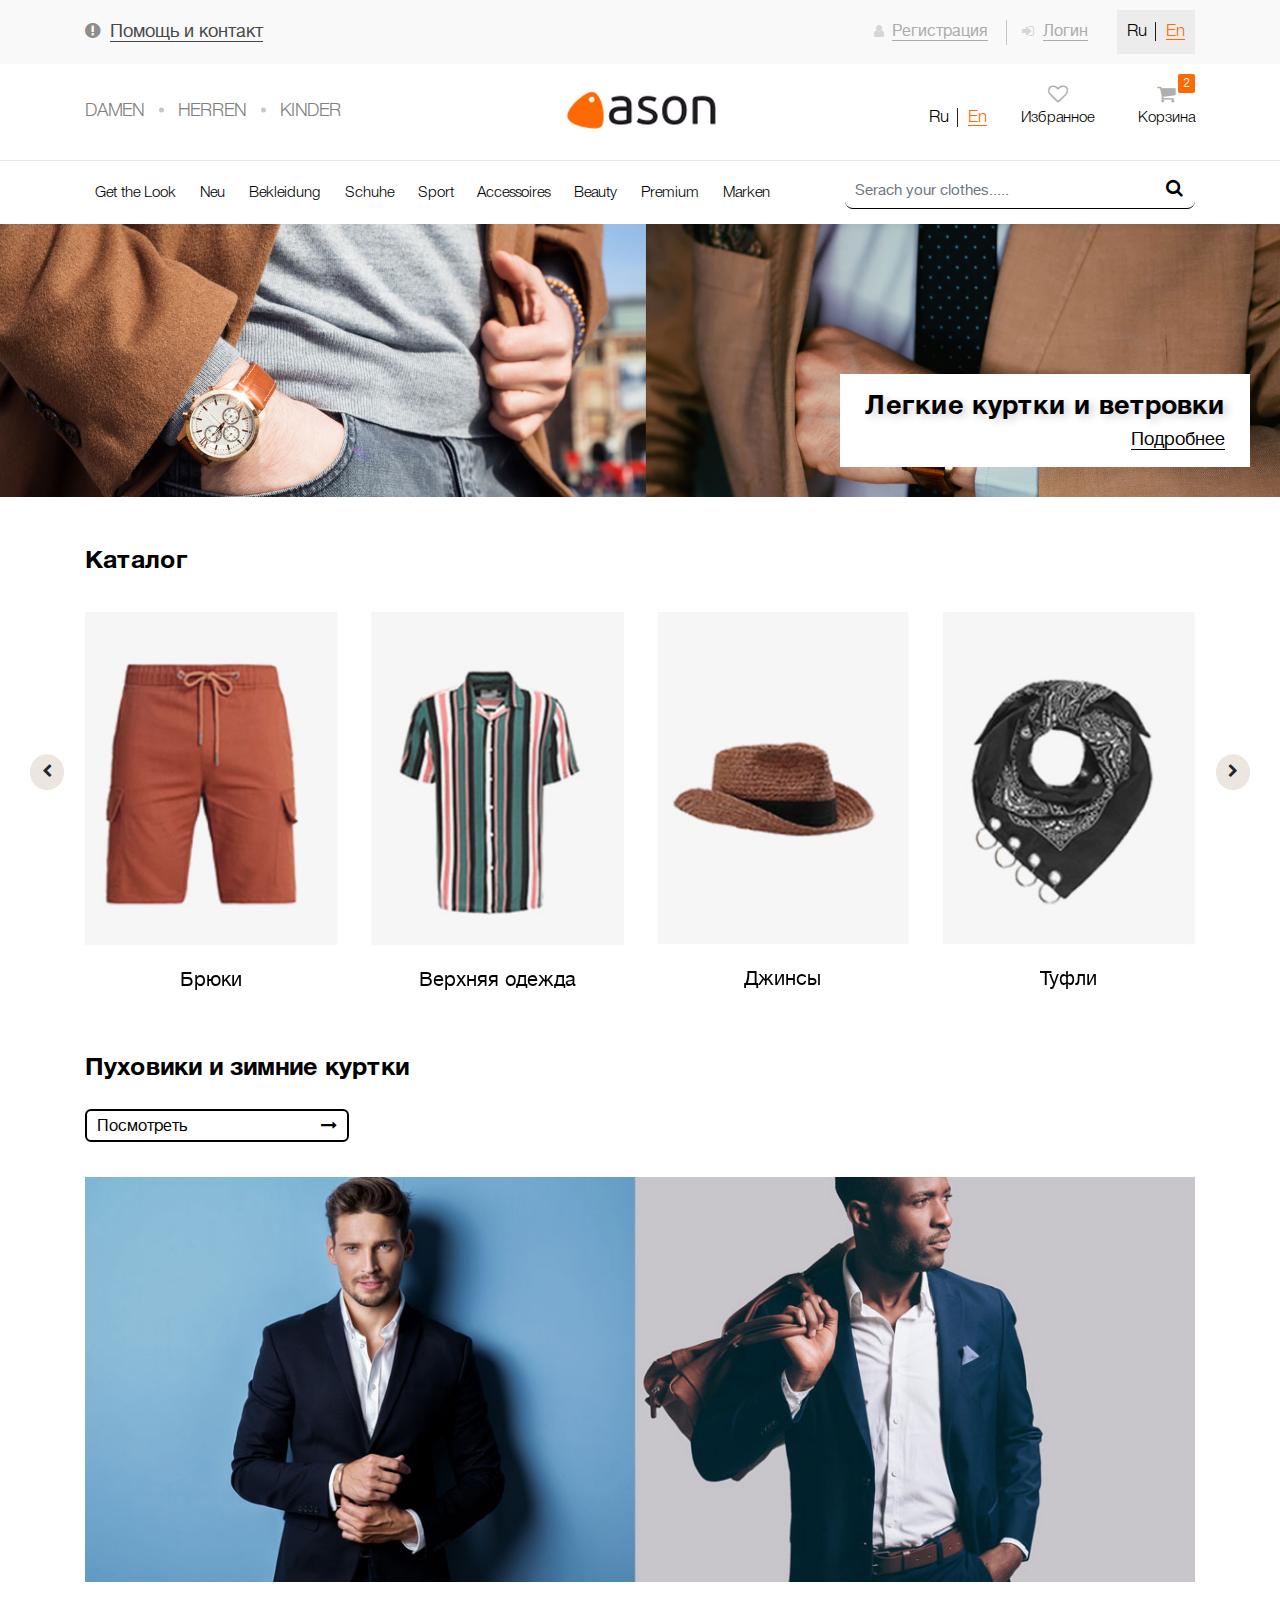
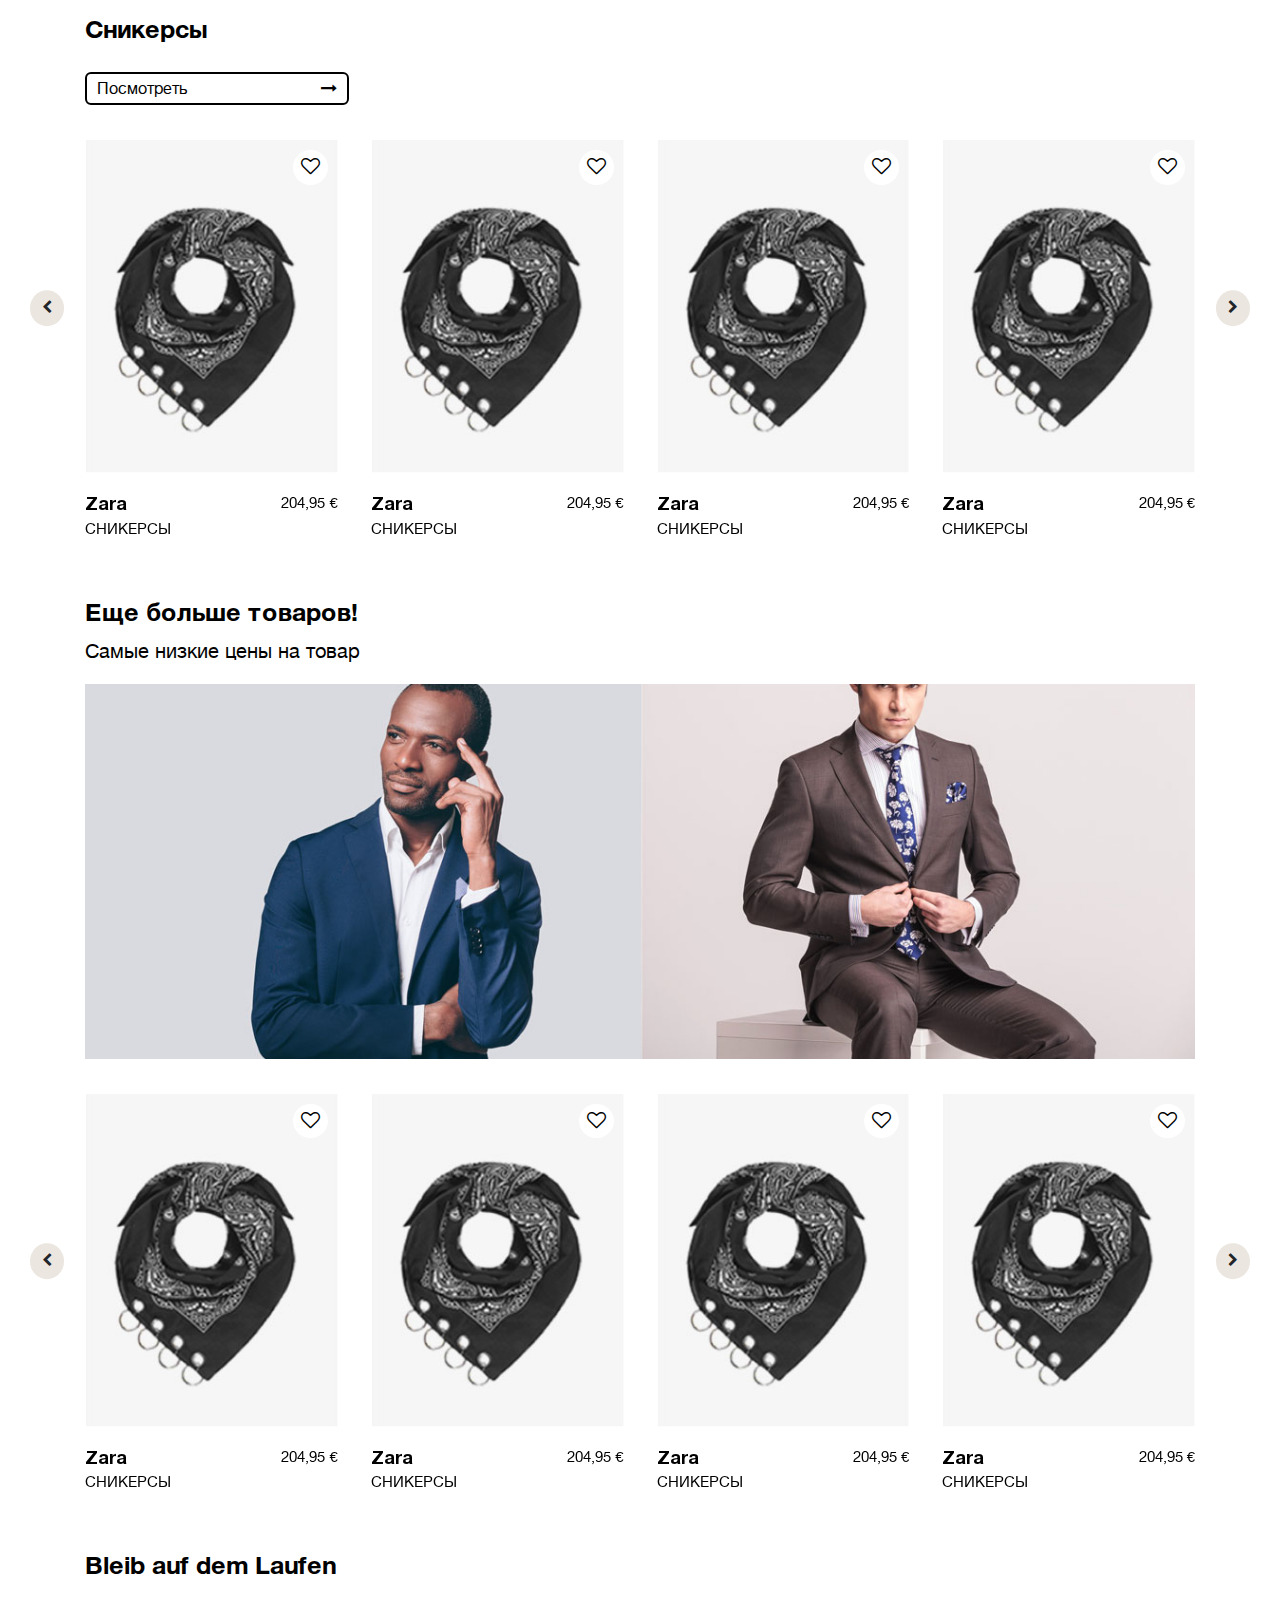
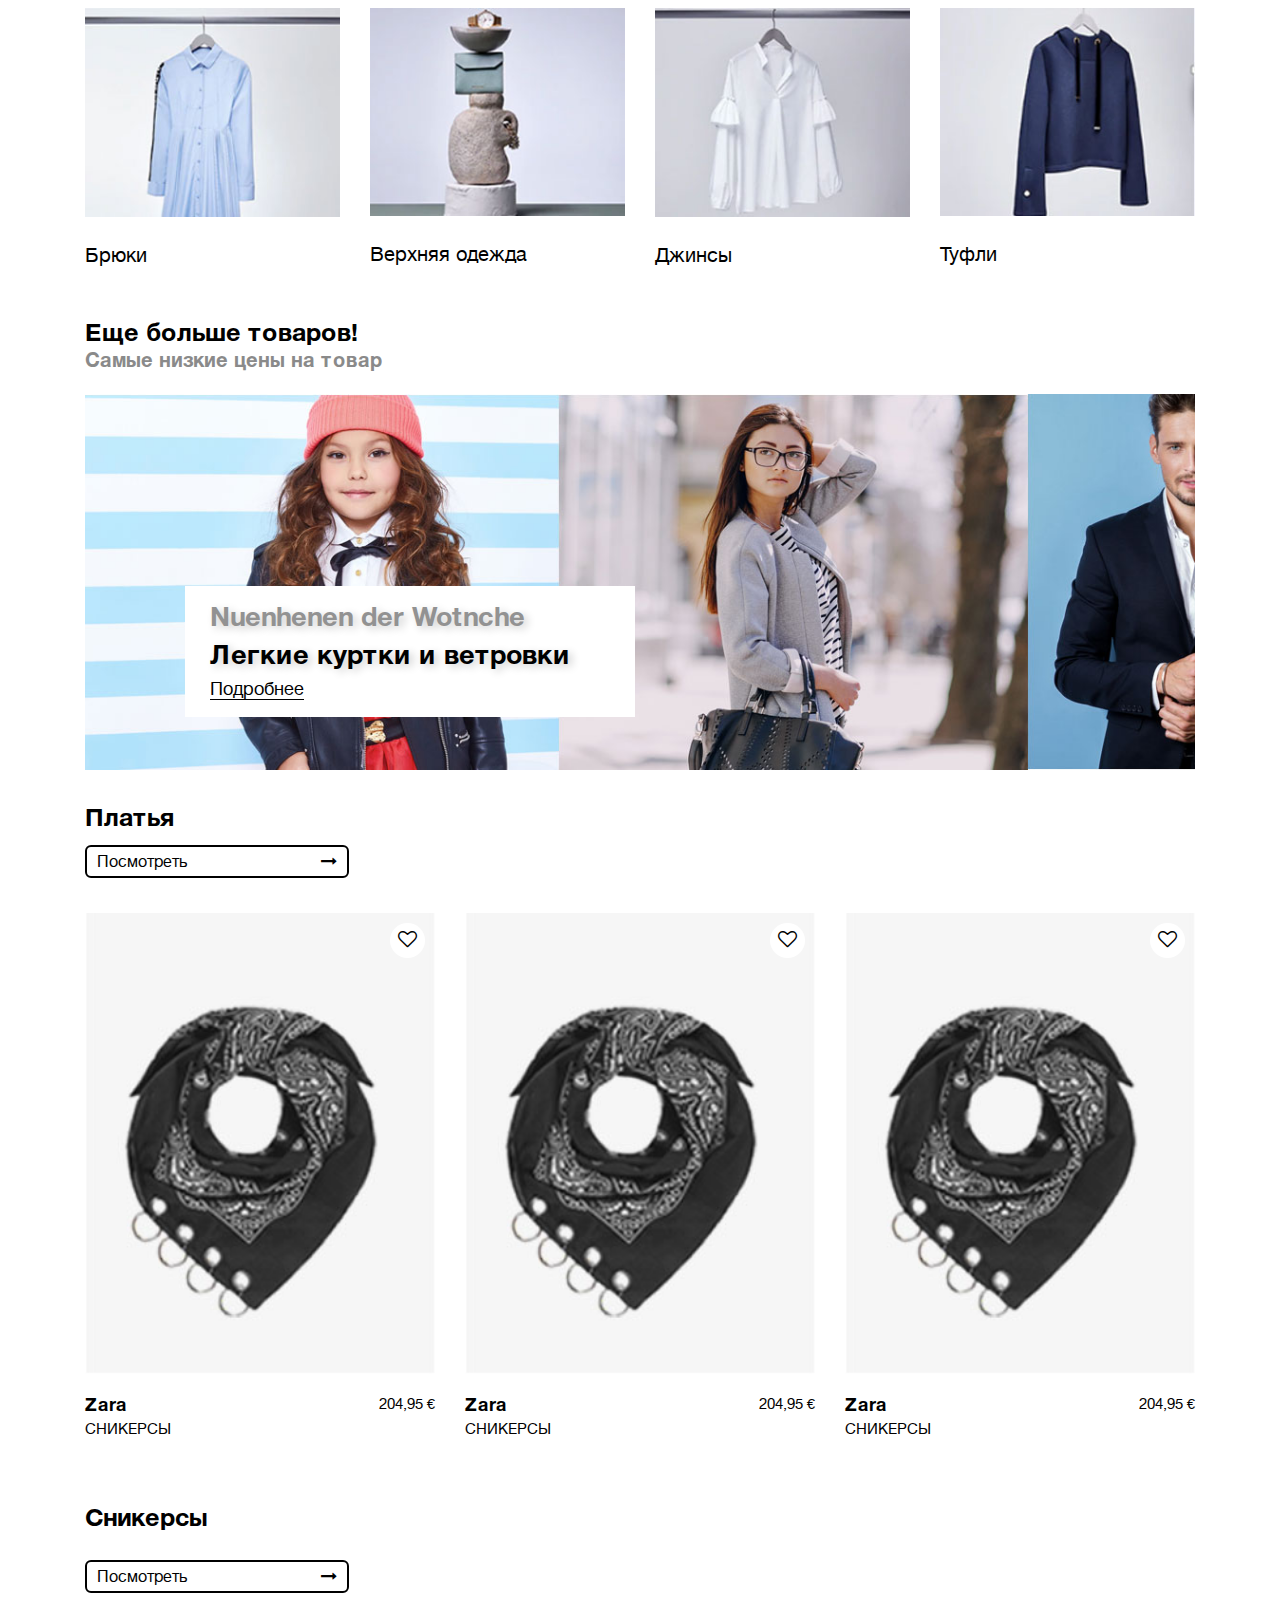
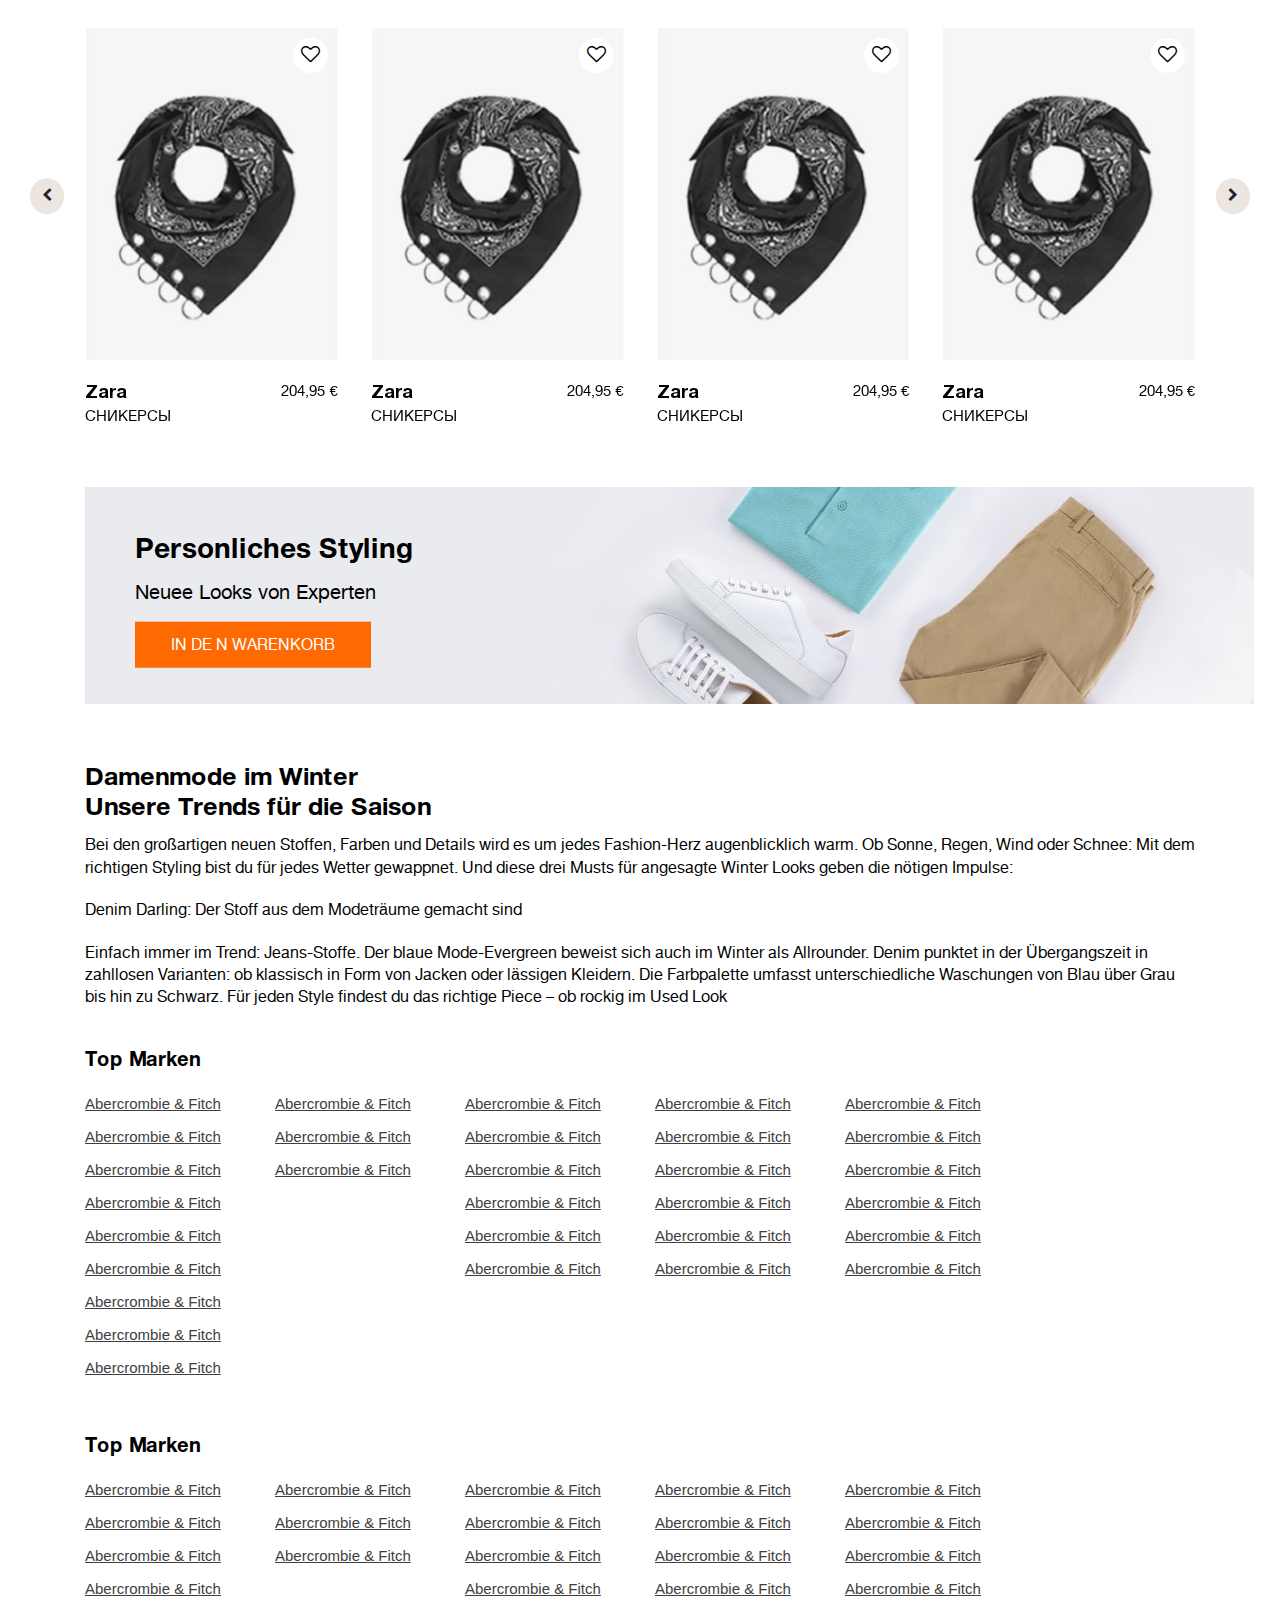
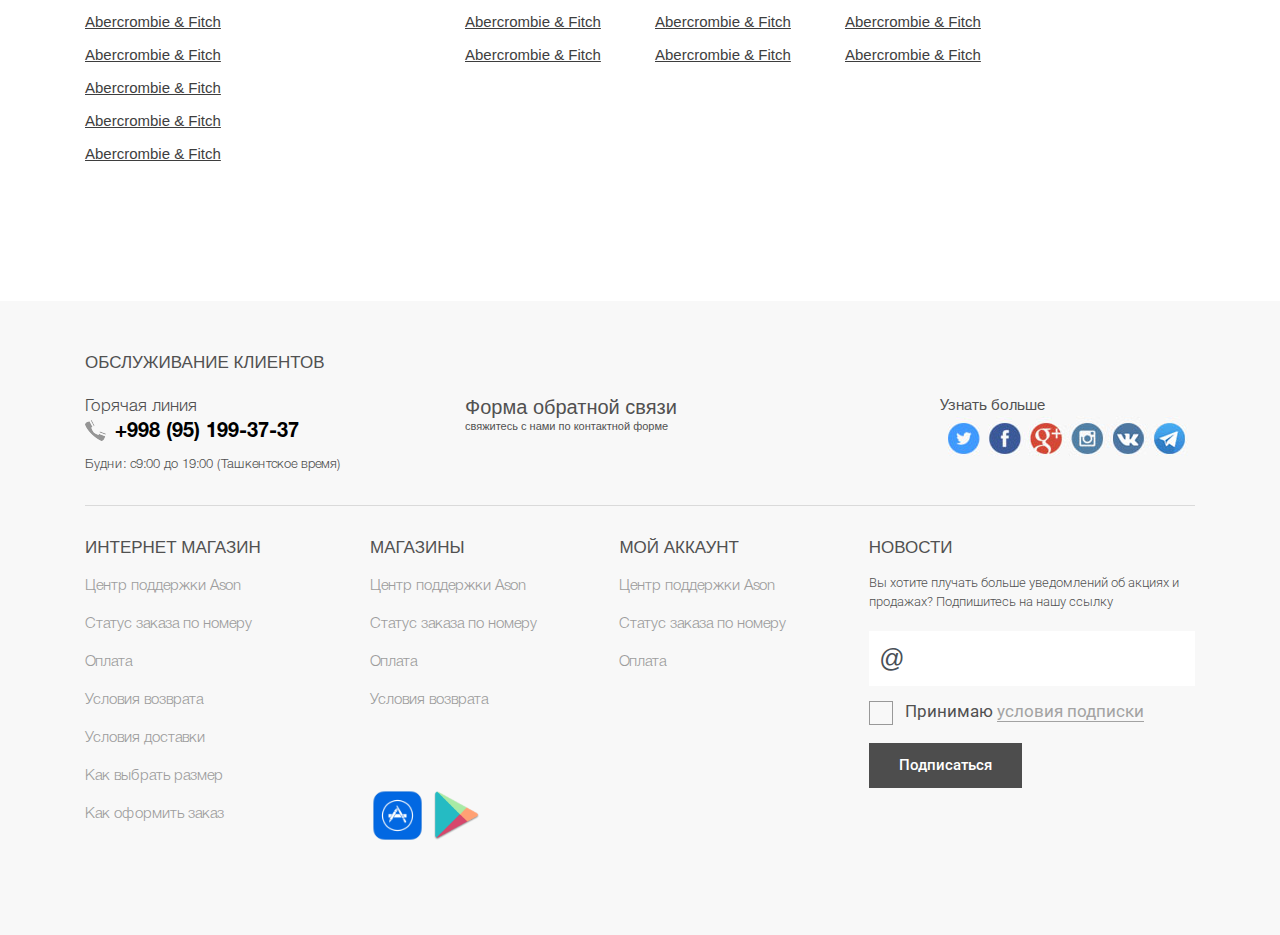
==== index.html @ 75b343d4 "First commit" ====
<!DOCTYPE html>
<html lang="en">
  <head>
    <meta charset="utf-8">
    <meta http-equiv="X-UA-Compatible" content="IE=edge">
    <meta name="viewport" content="width=device-width, initial-scale=1">
    <title>--TITLE--</title>

    <link href="css/bootstrap.min.css" rel="stylesheet">
    <link href="css/owl.carousel.min.css" rel="stylesheet">
    <link href="css/font-awesome.min.css" rel="stylesheet">
    <link href="css/style.min.css" rel="stylesheet">
    <link href="css/responsive.css" rel="stylesheet">
    <!-- jQuery (necessary for Bootstrap's JavaScript plugins) -->
    <script src="js/jquery.min.js"></script>
    <!-- Include all compiled plugins (below), or include individual files as needed -->
    <script src="js/bootstrap.min.js"></script>
    <script src="js/owl.carousel.min.js"></script>
    <script src="js/select2.min.js"></script>
    <script src="js/scripts.js"></script>


    <!-- HTML5 Shim and Respond.js IE8 support of HTML5 elements and media queries -->
    <!-- WARNING: Respond.js doesn't work if you view the page via file:// -->
    <!--[if lt IE 9]>
      <script src="https://oss.maxcdn.com/libs/html5shiv/3.7.0/html5shiv.js"></script>
      <script src="https://oss.maxcdn.com/libs/respond.js/1.4.2/respond.min.js"></script>
    <![endif]-->
  </head>
  <body>
  <header id="header" >
    <div class="header-top">
      <div class="container">
        <div class="row align-items-center">
          <div class="col-sm-4">
            <div class="header-help"><i class="fa fa-exclamation-circle" aria-hidden="true"></i> <a href="#">Помощь и контакт</a></div>
          </div><!--col-sm-4-->
          <div class="offset-sm-3 col-sm-5">
            <div class="header-right">
              <div class="registration-container">
                <div class="register-b"><i class="fa fa-user" aria-hidden="true"></i> <a href="#">Регистрация</a></div>
                <div ><i class="fa fa-sign-in" aria-hidden="true"></i>  <a href="#">Логин</a></div>
              </div><!--registration-container-->
              <div class="language-container">
                <ul class="list-unstyled">
                  <li><span>Ru</span></li>
                  <li><a href="#">En</a></li>
                </ul>
              </div><!--language-container-->
            </div><!--header-right-->
          </div><!--col-sm-5-->
        </div><!--row-->
      </div><!--container-->
    </div><!--header-top-->
    <div class="header-middle">
      <div class="container">
        <div class="row align-items-center">
          <div class="col-sm-4">
            <div class="middle-list">
              <ul class="list-unstyled">
                <li><a href="#">Damen</a></li>
                <li><a href="#">Herren</a></li>
                <li><a href="#">Kinder</a></li>
              </ul>
            </div><!--middle-list-->
          </div><!--col-sm-4-->
          <div class="col-sm-4">
            <div class="logo">
              <a href="#"><img src="images/logo.jpg" alt="" class="img-fluid" /></a>
            </div>
          </div><!--col-sm-4-->
          <div class="col-sm-4">
            <div class="middle-right">
            <div class="language-container">
              <ul class="list-unstyled">
                <li><span>Ru</span></li>
                <li><a href="#">En</a></li>
              </ul>
            </div>
              <a href="#" class="wish-link">
                <i class="fa fa-heart-o" aria-hidden="true"></i>
                <div class="w-text">Избранное</div>
              </a>
              <a href="#" class="cart-link">
                <i class="fa fa-shopping-cart" aria-hidden="true"></i>
                <div class="w-text">Корзина</div>
                <div class="cart-count">2</div>
              </a>
            </div>
          </div><!--col-sm-4-->
        </div><!--row-->
      </div><!--container-->
    </div><!--header-middle-->
    <div class="header-bottom">
        <div class="container">
          <div class="row align-items-center">
            <div class="col-sm-8">
              <div class="header-nav">
                <ul class="list-unstyled">
                  <li><a href="#">Get the Look</a></li>
                  <li><a href="#">Neu</a></li>
                  <li><a href="#">Bekleidung</a></li>
                  <li><a href="#">Schuhe</a></li>
                  <li><a href="#">Sport</a></li>
                  <li><a href="#">Accessoires </a></li>
                  <li><a href="#">Beauty</a></li>
                  <li><a href="#">Premium</a></li>
                  <li><a href="#">Marken</a></li>
                </ul>
              </div><!--header-nav-->
            </div><!--col-sm-8-->
            <div class="col-sm-4">
              <div class="header-search clearfix">
                <input placeholder="Serach your clothes....." type="text" class="form-control">
                <button class="btn-search"><i class="fa fa-search" aria-hidden="true"></i></button>
              </div><!--header-search-->
            </div>
          </div><!--row-->
        </div><!--container-->
    </div><!--header-bottom-->
  </header><!--header-->
  <section id="content">
    <div class="top-block mb-50px">
      <div class="top-carousel owl-carousel">
        <div class="item">
          <div class="tc-block">
            <a href="#" class="tc-img"><img src="images/tmp/t1.jpg" alt="" /></a>
            <div class="tc-white">
              <div class="tc-title">Легкие куртки и ветровки</div>
              <a href="#" class="more">Подробнее</a>
            </div>
          </div><!--tc-block-->
        </div><!--item-->
      </div>
    </div><!--top-block-->
    <div class="container">
      <div class="catalog-container">
        <h3 class="mb-35px">Каталог</h3>
        <div class="catalog-carousel owl-carousel">
          <div class="item">
            <div class="cc-block">
              <a href="#" class="cc-image">
                <img src="images/tmp/c1.jpg" alt="">
              </a>
              <a href="#" class="cc-title">Брюки</a>
            </div><!--cc-block-->
          </div><!--item-->
          <div class="item">
            <div class="cc-block">
              <a href="#" class="cc-image">
                <img src="images/tmp/c2.jpg" alt="">
              </a>
              <a href="#" class="cc-title">Верхняя одежда</a>
            </div><!--cc-block-->
          </div><!--item-->
          <div class="item">
            <div class="cc-block">
              <a href="#" class="cc-image">
                <img src="images/tmp/c3.jpg" alt="">
              </a>
              <a href="#" class="cc-title">Джинсы</a>
            </div><!--cc-block-->
          </div><!--item-->
          <div class="item">
            <div class="cc-block">
              <a href="#" class="cc-image">
                <img src="images/tmp/c4.jpg" alt="">
              </a>
              <a href="#" class="cc-title">Туфли</a>
            </div><!--cc-block-->
          </div><!--item-->
          <div class="item">
            <div class="cc-block">
              <a href="#" class="cc-image">
                <img src="images/tmp/c4.jpg" alt="">
              </a>
              <a href="#" class="cc-title">Туфли</a>
            </div><!--cc-block-->
          </div><!--item-->
        </div><!--owl-carousel-->
      </div><!--catalog-container-->
      <div class="block-container mb-35px">
        <h3 class="mb-25px">Пуховики и зимние куртки</h3>
        <a href="#" class="btn btn-white mb-35px">Посмотреть <i class="fa fa-long-arrow-right" aria-hidden="true"></i></a>
        <a href="#" class="big-image"><img src="images/tmp/p1.jpg" alt="" class="img-fluid"></a>
      </div><!--catalog-container-->
      <div class="block-container">
        <h3 class="mb-25px">Сникерсы</h3>
        <a href="#" class="btn btn-white mb-35px">Посмотреть <i class="fa fa-long-arrow-right" aria-hidden="true"></i></a>
        <div class="catalog-carousel owl-carousel">
          <div class="item">
            <div class="cc-block">
              <a href="#1" class="wish-icon"><i class="fa fa-heart-o" aria-hidden="true"></i></a>
              <a href="#" class="cc-image">
                <img src="images/tmp/c4.jpg" alt="">
              </a>
              <div class="cc-content">
                <div class="row">
                  <div class="col-sm-7">
                    <a href="#" class="cc-title">Zara</a>
                    <div class="cc-category"><a href="#">Сникерсы</a></div>
                  </div>
                  <div class="col-sm-5">
                    <div class="cc-price">204,95 €</div>
                  </div>
                </div><!--row-->
              </div><!--cc-content-->

            </div><!--cc-block-->
          </div><!--item-->
          <div class="item">
            <div class="cc-block">
              <a href="#" class="wish-icon"><i class="fa fa-heart-o" aria-hidden="true"></i></a>
              <a href="#" class="cc-image">
                <img src="images/tmp/c4.jpg" alt="">
              </a>
              <div class="cc-content">
                <div class="row">
                  <div class="col-sm-7">
                    <a href="#" class="cc-title">Zara</a>
                    <div class="cc-category"><a href="#">Сникерсы</a></div>
                  </div>
                  <div class="col-sm-5">
                    <div class="cc-price">204,95 €</div>
                  </div>
                </div><!--row-->
              </div><!--cc-content-->

            </div><!--cc-block-->
          </div><!--item-->
          <div class="item">
            <div class="cc-block">
              <a href="#" class="wish-icon"><i class="fa fa-heart-o" aria-hidden="true"></i></a>
              <a href="#" class="cc-image">
                <img src="images/tmp/c4.jpg" alt="">
              </a>
              <div class="cc-content">
                <div class="row">
                  <div class="col-sm-7">
                    <a href="#" class="cc-title">Zara</a>
                    <div class="cc-category"><a href="#">Сникерсы</a></div>
                  </div>
                  <div class="col-sm-5">
                    <div class="cc-price">204,95 €</div>
                  </div>
                </div><!--row-->
              </div><!--cc-content-->

            </div><!--cc-block-->
          </div><!--item-->
          <div class="item">
            <div class="cc-block">
              <a href="#" class="wish-icon"><i class="fa fa-heart-o" aria-hidden="true"></i></a>
              <a href="#" class="cc-image">
                <img src="images/tmp/c4.jpg" alt="">
              </a>
              <div class="cc-content">
                <div class="row">
                  <div class="col-sm-7">
                    <a href="#" class="cc-title">Zara</a>
                    <div class="cc-category"><a href="#">Сникерсы</a></div>
                  </div>
                  <div class="col-sm-5">
                    <div class="cc-price">204,95 €</div>
                  </div>
                </div><!--row-->
              </div><!--cc-content-->

            </div><!--cc-block-->
          </div><!--item-->
          <div class="item">
            <div class="cc-block">
              <a href="#" class="wish-icon"><i class="fa fa-heart-o" aria-hidden="true"></i></a>
              <a href="#" class="cc-image">
                <img src="images/tmp/c4.jpg" alt="">
              </a>
              <div class="cc-content">
                <div class="row">
                  <div class="col-sm-7">
                    <a href="#" class="cc-title">Zara</a>
                    <div class="cc-category"><a href="#">Сникерсы</a></div>
                  </div>
                  <div class="col-sm-5">
                    <div class="cc-price">204,95 €</div>
                  </div>
                </div><!--row-->
              </div><!--cc-content-->

            </div><!--cc-block-->
          </div><!--item-->
        </div><!--owl-carousel-->
      </div><!--catalog-container-->
      <div class="block-container mb-35px">
        <h3 >Еще больше товаров!</h3>
        <h5>Самые низкие цены на товар</h5>
        <a href="#" class="big-image"><img src="images/tmp/e1.jpg" alt="" class="img-fluid"></a>
      </div><!--catalog-container-->
      <div class="block-container">
        <div class="catalog-carousel owl-carousel">
          <div class="item">
            <div class="cc-block">
              <a href="#1" class="wish-icon"><i class="fa fa-heart-o" aria-hidden="true"></i></a>
              <a href="#" class="cc-image">
                <img src="images/tmp/c4.jpg" alt="">
              </a>
              <div class="cc-content">
                <div class="row">
                  <div class="col-sm-7">
                    <a href="#" class="cc-title">Zara</a>
                    <div class="cc-category"><a href="#">Сникерсы</a></div>
                  </div>
                  <div class="col-sm-5">
                    <div class="cc-price">204,95 €</div>
                  </div>
                </div><!--row-->
              </div><!--cc-content-->

            </div><!--cc-block-->
          </div><!--item-->
          <div class="item">
            <div class="cc-block">
              <a href="#" class="wish-icon"><i class="fa fa-heart-o" aria-hidden="true"></i></a>
              <a href="#" class="cc-image">
                <img src="images/tmp/c4.jpg" alt="">
              </a>
              <div class="cc-content">
                <div class="row">
                  <div class="col-sm-7">
                    <a href="#" class="cc-title">Zara</a>
                    <div class="cc-category"><a href="#">Сникерсы</a></div>
                  </div>
                  <div class="col-sm-5">
                    <div class="cc-price">204,95 €</div>
                  </div>
                </div><!--row-->
              </div><!--cc-content-->

            </div><!--cc-block-->
          </div><!--item-->
          <div class="item">
            <div class="cc-block">
              <a href="#" class="wish-icon"><i class="fa fa-heart-o" aria-hidden="true"></i></a>
              <a href="#" class="cc-image">
                <img src="images/tmp/c4.jpg" alt="">
              </a>
              <div class="cc-content">
                <div class="row">
                  <div class="col-sm-7">
                    <a href="#" class="cc-title">Zara</a>
                    <div class="cc-category"><a href="#">Сникерсы</a></div>
                  </div>
                  <div class="col-sm-5">
                    <div class="cc-price">204,95 €</div>
                  </div>
                </div><!--row-->
              </div><!--cc-content-->

            </div><!--cc-block-->
          </div><!--item-->
          <div class="item">
            <div class="cc-block">
              <a href="#" class="wish-icon"><i class="fa fa-heart-o" aria-hidden="true"></i></a>
              <a href="#" class="cc-image">
                <img src="images/tmp/c4.jpg" alt="">
              </a>
              <div class="cc-content">
                <div class="row">
                  <div class="col-sm-7">
                    <a href="#" class="cc-title">Zara</a>
                    <div class="cc-category"><a href="#">Сникерсы</a></div>
                  </div>
                  <div class="col-sm-5">
                    <div class="cc-price">204,95 €</div>
                  </div>
                </div><!--row-->
              </div><!--cc-content-->

            </div><!--cc-block-->
          </div><!--item-->
          <div class="item">
            <div class="cc-block">
              <a href="#" class="wish-icon"><i class="fa fa-heart-o" aria-hidden="true"></i></a>
              <a href="#" class="cc-image">
                <img src="images/tmp/c4.jpg" alt="">
              </a>
              <div class="cc-content">
                <div class="row">
                  <div class="col-sm-7">
                    <a href="#" class="cc-title">Zara</a>
                    <div class="cc-category"><a href="#">Сникерсы</a></div>
                  </div>
                  <div class="col-sm-5">
                    <div class="cc-price">204,95 €</div>
                  </div>
                </div><!--row-->
              </div><!--cc-content-->

            </div><!--cc-block-->
          </div><!--item-->
        </div><!--owl-carousel-->
      </div><!--catalog-container-->
      <div class="block-container mb-50px">
        <h3 class="mb-25px">Bleib auf dem Laufen</h3>
        <div class="row">
          <div class="col-sm-3">
            <div class="bc-block">
              <a href="#" class="bc-img"><img src="images/tmp/bc1.jpg" alt=""></a>
              <a href="#" class="bc-title">Брюки</a>
            </div><!--bc-block-->
          </div><!--col-sm-3-->
          <div class="col-sm-3">
            <div class="bc-block">
              <a href="#" class="bc-img"><img src="images/tmp/bc2.jpg" alt=""></a>
              <a href="#" class="bc-title">Верхняя одежда</a>
            </div><!--bc-block-->
          </div><!--col-sm-3-->
          <div class="col-sm-3">
            <div class="bc-block">
              <a href="#" class="bc-img"><img src="images/tmp/bc3.jpg" alt=""></a>
              <a href="#" class="bc-title">Джинсы</a>
            </div><!--bc-block-->
          </div><!--col-sm-3-->
          <div class="col-sm-3">
            <div class="bc-block">
              <a href="#" class="bc-img"><img src="images/tmp/bc4.jpg" alt=""></a>
              <a href="#" class="bc-title">Туфли</a>
            </div><!--bc-block-->
          </div><!--col-sm-3-->
        </div><!--row-->
      </div><!--block-container-->
      <div class="block-container more-block mb-35px">
        <h3 >Еще больше товаров!</h3>
        <h5>Самые низкие цены на товар</h5>
        <div class="relative-container">
          <a href="#" class="big-image"><img src="images/tmp/m1.jpg" alt="" class="img-fluid"></a>
          <div class="tc-white">
            <div class="tc-silver-title">Nuenhenen  der Wotnche</div>
            <div class="tc-title">Легкие куртки и ветровки</div>
            <a href="#" class="more">Подробнее</a>
          </div>
        </div>
      </div><!--catalog-container-->
      <div class="block-container mb-65px">
        <h3>Платья</h3>
        <a href="#" class="btn btn-white mb-35px">Посмотреть <i class="fa fa-long-arrow-right" aria-hidden="true"></i></a>
        <div class="row">
          <div class="col-sm-4">
            <div class="cc-block">
              <a href="#1" class="wish-icon"><i class="fa fa-heart-o" aria-hidden="true"></i></a>
              <a href="#" class="cc-image">
                <img src="images/tmp/c4.jpg" alt="">
              </a>
              <div class="cc-content">
                <div class="row">
                  <div class="col-sm-7">
                    <a href="#" class="cc-title">Zara</a>
                    <div class="cc-category"><a href="#">Сникерсы</a></div>
                  </div>
                  <div class="col-sm-5">
                    <div class="cc-price">204,95 €</div>
                  </div>
                </div><!--row-->
              </div><!--cc-content-->

            </div><!--cc-block-->
          </div>
          <div class="col-sm-4">
            <div class="cc-block">
              <a href="#1" class="wish-icon"><i class="fa fa-heart-o" aria-hidden="true"></i></a>
              <a href="#" class="cc-image">
                <img src="images/tmp/c4.jpg" alt="">
              </a>
              <div class="cc-content">
                <div class="row">
                  <div class="col-sm-7">
                    <a href="#" class="cc-title">Zara</a>
                    <div class="cc-category"><a href="#">Сникерсы</a></div>
                  </div>
                  <div class="col-sm-5">
                    <div class="cc-price">204,95 €</div>
                  </div>
                </div><!--row-->
              </div><!--cc-content-->

            </div><!--cc-block-->
          </div>
          <div class="col-sm-4">
            <div class="cc-block">
              <a href="#1" class="wish-icon"><i class="fa fa-heart-o" aria-hidden="true"></i></a>
              <a href="#" class="cc-image">
                <img src="images/tmp/c4.jpg" alt="">
              </a>
              <div class="cc-content">
                <div class="row">
                  <div class="col-sm-7">
                    <a href="#" class="cc-title">Zara</a>
                    <div class="cc-category"><a href="#">Сникерсы</a></div>
                  </div>
                  <div class="col-sm-5">
                    <div class="cc-price">204,95 €</div>
                  </div>
                </div><!--row-->
              </div><!--cc-content-->

            </div><!--cc-block-->
          </div>
        </div><!--row-->
      </div><!--block-container-->
      <div class="block-container">
        <h3 class="mb-25px">Сникерсы</h3>
        <a href="#" class="btn btn-white mb-35px">Посмотреть <i class="fa fa-long-arrow-right" aria-hidden="true"></i></a>
        <div class="catalog-carousel owl-carousel">
          <div class="item">
            <div class="cc-block">
              <a href="#1" class="wish-icon"><i class="fa fa-heart-o" aria-hidden="true"></i></a>
              <a href="#" class="cc-image">
                <img src="images/tmp/c4.jpg" alt="">
              </a>
              <div class="cc-content">
                <div class="row">
                  <div class="col-sm-7">
                    <a href="#" class="cc-title">Zara</a>
                    <div class="cc-category"><a href="#">Сникерсы</a></div>
                  </div>
                  <div class="col-sm-5">
                    <div class="cc-price">204,95 €</div>
                  </div>
                </div><!--row-->
              </div><!--cc-content-->

            </div><!--cc-block-->
          </div><!--item-->
          <div class="item">
            <div class="cc-block">
              <a href="#" class="wish-icon"><i class="fa fa-heart-o" aria-hidden="true"></i></a>
              <a href="#" class="cc-image">
                <img src="images/tmp/c4.jpg" alt="">
              </a>
              <div class="cc-content">
                <div class="row">
                  <div class="col-sm-7">
                    <a href="#" class="cc-title">Zara</a>
                    <div class="cc-category"><a href="#">Сникерсы</a></div>
                  </div>
                  <div class="col-sm-5">
                    <div class="cc-price">204,95 €</div>
                  </div>
                </div><!--row-->
              </div><!--cc-content-->

            </div><!--cc-block-->
          </div><!--item-->
          <div class="item">
            <div class="cc-block">
              <a href="#" class="wish-icon"><i class="fa fa-heart-o" aria-hidden="true"></i></a>
              <a href="#" class="cc-image">
                <img src="images/tmp/c4.jpg" alt="">
              </a>
              <div class="cc-content">
                <div class="row">
                  <div class="col-sm-7">
                    <a href="#" class="cc-title">Zara</a>
                    <div class="cc-category"><a href="#">Сникерсы</a></div>
                  </div>
                  <div class="col-sm-5">
                    <div class="cc-price">204,95 €</div>
                  </div>
                </div><!--row-->
              </div><!--cc-content-->

            </div><!--cc-block-->
          </div><!--item-->
          <div class="item">
            <div class="cc-block">
              <a href="#" class="wish-icon"><i class="fa fa-heart-o" aria-hidden="true"></i></a>
              <a href="#" class="cc-image">
                <img src="images/tmp/c4.jpg" alt="">
              </a>
              <div class="cc-content">
                <div class="row">
                  <div class="col-sm-7">
                    <a href="#" class="cc-title">Zara</a>
                    <div class="cc-category"><a href="#">Сникерсы</a></div>
                  </div>
                  <div class="col-sm-5">
                    <div class="cc-price">204,95 €</div>
                  </div>
                </div><!--row-->
              </div><!--cc-content-->

            </div><!--cc-block-->
          </div><!--item-->
          <div class="item">
            <div class="cc-block">
              <a href="#" class="wish-icon"><i class="fa fa-heart-o" aria-hidden="true"></i></a>
              <a href="#" class="cc-image">
                <img src="images/tmp/c4.jpg" alt="">
              </a>
              <div class="cc-content">
                <div class="row">
                  <div class="col-sm-7">
                    <a href="#" class="cc-title">Zara</a>
                    <div class="cc-category"><a href="#">Сникерсы</a></div>
                  </div>
                  <div class="col-sm-5">
                    <div class="cc-price">204,95 €</div>
                  </div>
                </div><!--row-->
              </div><!--cc-content-->

            </div><!--cc-block-->
          </div><!--item-->
        </div><!--owl-carousel-->
      </div><!--catalog-container-->
      <div class="bottom-block">
        <img src="images/tmp/bottom1.jpg" alt="" />
        <div class="bb-abs">
          <div class="row">
            <div class="col-sm-6">
              <h2>Personliches Styling</h2>
              <div class="bb-subtitle">Neuee Looks von Experten</div>
              <a href="#" class="btn btn-orange">In de n Warenkorb</a>
            </div><!--col-sm-6-->
          </div><!--row-->
        </div><!--bb-abs-->
      </div><!--bottom-block-->
      <div class="bottom-content">
        <div class="bc-cont mb-40px">
          <h3>Damenmode im Winter<br/>
            Unsere Trends für die Saison</h3>
          <p>Bei den großartigen neuen Stoffen, Farben und Details wird es um jedes Fashion-Herz augenblicklich warm. Ob Sonne, Regen, Wind oder Schnee: Mit dem richtigen Styling bist du für jedes Wetter gewappnet. Und diese drei Musts für angesagte Winter Looks geben die nötigen Impulse:</p>
          <p>Denim Darling: Der Stoff aus dem Modeträume gemacht sind</p>
          <p>Einfach immer im Trend: Jeans-Stoffe. Der blaue Mode-Evergreen beweist sich auch im Winter als Allrounder. Denim punktet in der Übergangszeit in zahllosen Varianten: ob klassisch in Form von Jacken oder lässigen Kleidern. Die Farbpalette umfasst unterschiedliche Waschungen von Blau über Grau bis hin zu Schwarz. Für jeden Style findest du das richtige Piece – ob rockig im Used Look</p>
        </div>
        <div class="fpt-list mb-45px">
          <h5>Top Marken</h5>
          <div class="row">
            <div class="col-sm-2">
              <ul class="list-unstyled">
                <li><a href="#">Abercrombie & Fitch</a></li>
                <li><a href="#">Abercrombie & Fitch</a></li>
                <li><a href="#">Abercrombie & Fitch</a></li>
                <li><a href="#">Abercrombie & Fitch</a></li>
                <li><a href="#">Abercrombie & Fitch</a></li>
                <li><a href="#">Abercrombie & Fitch</a></li>
                <li><a href="#">Abercrombie & Fitch</a></li>
                <li><a href="#">Abercrombie & Fitch</a></li>
                <li><a href="#">Abercrombie & Fitch</a></li>
              </ul>
            </div>
            <div class="col-sm-2">
              <ul class="list-unstyled">
                <li><a href="#">Abercrombie & Fitch</a></li>
                <li><a href="#">Abercrombie & Fitch</a></li>
                <li><a href="#">Abercrombie & Fitch</a></li>
              </ul>
            </div>
            <div class="col-sm-2">
              <ul class="list-unstyled">
                <li><a href="#">Abercrombie & Fitch</a></li>
                <li><a href="#">Abercrombie & Fitch</a></li>
                <li><a href="#">Abercrombie & Fitch</a></li>
                <li><a href="#">Abercrombie & Fitch</a></li>
                <li><a href="#">Abercrombie & Fitch</a></li>
                <li><a href="#">Abercrombie & Fitch</a></li>
              </ul>
            </div>
            <div class="col-sm-2">
              <ul class="list-unstyled">
                <li><a href="#">Abercrombie & Fitch</a></li>
                <li><a href="#">Abercrombie & Fitch</a></li>
                <li><a href="#">Abercrombie & Fitch</a></li>
                <li><a href="#">Abercrombie & Fitch</a></li>
                <li><a href="#">Abercrombie & Fitch</a></li>
                <li><a href="#">Abercrombie & Fitch</a></li>
              </ul>
            </div>
            <div class="col-sm-2">
              <ul class="list-unstyled">
                <li><a href="#">Abercrombie & Fitch</a></li>
                <li><a href="#">Abercrombie & Fitch</a></li>
                <li><a href="#">Abercrombie & Fitch</a></li>
                <li><a href="#">Abercrombie & Fitch</a></li>
                <li><a href="#">Abercrombie & Fitch</a></li>
                <li><a href="#">Abercrombie & Fitch</a></li>
              </ul>
            </div>
          </div>
        </div>
        <div class="fpt-list mb-45px">
          <h5>Top Marken</h5>
          <div class="row">
            <div class="col-sm-2">
              <ul class="list-unstyled">
                <li><a href="#">Abercrombie & Fitch</a></li>
                <li><a href="#">Abercrombie & Fitch</a></li>
                <li><a href="#">Abercrombie & Fitch</a></li>
                <li><a href="#">Abercrombie & Fitch</a></li>
                <li><a href="#">Abercrombie & Fitch</a></li>
                <li><a href="#">Abercrombie & Fitch</a></li>
                <li><a href="#">Abercrombie & Fitch</a></li>
                <li><a href="#">Abercrombie & Fitch</a></li>
                <li><a href="#">Abercrombie & Fitch</a></li>
              </ul>
            </div>
            <div class="col-sm-2">
              <ul class="list-unstyled">
                <li><a href="#">Abercrombie & Fitch</a></li>
                <li><a href="#">Abercrombie & Fitch</a></li>
                <li><a href="#">Abercrombie & Fitch</a></li>
              </ul>
            </div>
            <div class="col-sm-2">
              <ul class="list-unstyled">
                <li><a href="#">Abercrombie & Fitch</a></li>
                <li><a href="#">Abercrombie & Fitch</a></li>
                <li><a href="#">Abercrombie & Fitch</a></li>
                <li><a href="#">Abercrombie & Fitch</a></li>
                <li><a href="#">Abercrombie & Fitch</a></li>
                <li><a href="#">Abercrombie & Fitch</a></li>
              </ul>
            </div>
            <div class="col-sm-2">
              <ul class="list-unstyled">
                <li><a href="#">Abercrombie & Fitch</a></li>
                <li><a href="#">Abercrombie & Fitch</a></li>
                <li><a href="#">Abercrombie & Fitch</a></li>
                <li><a href="#">Abercrombie & Fitch</a></li>
                <li><a href="#">Abercrombie & Fitch</a></li>
                <li><a href="#">Abercrombie & Fitch</a></li>
              </ul>
            </div>
            <div class="col-sm-2">
              <ul class="list-unstyled">
                <li><a href="#">Abercrombie & Fitch</a></li>
                <li><a href="#">Abercrombie & Fitch</a></li>
                <li><a href="#">Abercrombie & Fitch</a></li>
                <li><a href="#">Abercrombie & Fitch</a></li>
                <li><a href="#">Abercrombie & Fitch</a></li>
                <li><a href="#">Abercrombie & Fitch</a></li>
              </ul>
            </div>
          </div>
        </div>
      </div>

    </div><!--container-->
  </section><!--content-->
  <footer id="footer">
    <div class="container">
      <div class="footer-title">ОБСЛУЖИВАНИЕ КЛИЕНТОВ</div>
      <div class="top-footer-block">
        <div class="row">
          <div class="col-sm-4">
            <div class="hot-line">
              <div class="hl-text">Горячая линия</div>
              <div class="hl-phone"><a href="tel:+998951993737 ">+998 (95) 199-37-37</a></div>
              <div class="work-time">Будни: с9:00 до 19:00 (Ташкентское время)</div>
            </div><!--hot-line-->
          </div><!--col-sm-4-->
          <div class="col-sm-5">
            <div class="footer-form">
              <a href="#">Форма обратной связи</a>
              <div class="ff-info">свяжитесь с нами по контактной форме</div>
            </div><!--footer-form-->
          </div><!--col-sm-4-->
          <div class="col-sm-3">
            <div class="all-footer">
              <div class="silver-text">Узнать больше</div>
              <img src="images/soc-right.jpg" alt="">
            </div><!--all-footer-->
          </div><!--col-sm-4-->
        </div><!--row-->
        <hr>
      </div><!--top-footer-block-->
      <div class="bottom-footer">
        <div class="row">
          <div class="col-sm-3">
            <div class="footer-nav">
              <div class="fn-title">Интернет магазин</div>
              <ul class="list-unstyled">
                <li><a href="#">Центр поддержки Ason</a></li>
                <li><a href="#">Статус заказа по номеру</a></li>
                <li><a href="#">Оплата</a></li>
                <li><a href="#">Условия возврата</a></li>
                <li><a href="#">Условия доставки</a></li>
                <li><a href="#">Как выбрать размер</a></li>
                <li><a href="#">Как оформить заказ</a></li>
              </ul>
            </div><!--footer-nav-->
          </div><!--col-sm-3-->
          <div class="col-sm-9">
            <div class="row">
              <div class="col-sm-7">
                <div class="row">
                  <div class="col-sm-6">
                    <div class="footer-nav">
                      <div class="fn-title">Магазины</div>
                      <ul class="list-unstyled">
                        <li><a href="#">Центр поддержки Ason</a></li>
                        <li><a href="#">Статус заказа по номеру</a></li>
                        <li><a href="#">Оплата</a></li>
                        <li><a href="#">Условия возврата</a></li>
                      </ul>
                    </div><!--footer-nav-->
                  </div>
                  <div class="col-sm-6">
                    <div class="footer-nav">
                      <div class="fn-title">Мой аккаунт</div>
                      <ul class="list-unstyled">
                        <li><a href="#">Центр поддержки Ason</a></li>
                        <li><a href="#">Статус заказа по номеру</a></li>
                        <li><a href="#">Оплата</a></li>
                      </ul>
                    </div><!--footer-nav-->
                  </div>
                </div>
              </div>
              <div class="col-sm-5">
                <div class="footer-rss">
                  <div class="fn-title">Новости</div>
                  <p>Вы хотите плучать больше уведомлений об
                    акциях и продажах? Подпишитесь на нашу ссылку</p>
                  <div class="input-group mb-15px">
                    <div class="input-group-prepend ">
                      <span class="input-group-text" id="validationTooltipUsernamePrepend">@</span>
                    </div>
                    <input type="text" class="form-control" id="validationTooltipUsername"  aria-describedby="validationTooltipUsernamePrepend" required>
                  </div>
                  <div class="fr-check"><label class="check checked"><span class="checkbox"><input type="checkbox" name="12"></span> Принимаю
                    <a href="#">условия подписки</a></label>
                  </div>
                  <a href="#" class="btn btn-primary">Подписаться</a>
                </div><!--footer-rss-->
              </div><!--col-sm-4-->
            </div><!--row-->
            <div class="mobile-links">
              <a href="#"><img src="images/app-store.png" alt="" /></a>
              <a href="#"><img src="images/gp.png" alt="" /></a>
            </div>
          </div><!--col-sm-9-->
        </div><!--row-->
      </div><!--bottom-footer-->
    </div><!--container-->
  </footer><!--footer-->
  </body>
</html>
---- css/style.min.css ----
@import url(https://fonts.googleapis.com/css?family=Roboto:100,100i,300,300i,400,400i,500,500i,700,700i,900,900i&subset=cyrillic);@font-face{font-family:HelveticaCyr;src:url(../fonts/helveticaneuecyr-roman.eot);src:url(../fonts/helveticaneuecyr-roman.eot?#iefix) format("embedded-opentype"),url(../fonts/helveticaneuecyr-roman.ttf) format("truetype");font-weight:400;font-style:normal}@font-face{font-family:HelveticaCyr;src:url(../fonts/HelveticaNeueCyr-Thin.eot);src:url(../fonts/HelveticaNeueCyr-Thin.eot?#iefix) format("embedded-opentype"),url(../fonts/HelveticaNeueCyr-Thin.ttf) format("truetype");font-weight:100;font-style:normal}@font-face{font-family:HelveticaCyr;src:url(../fonts/HelveticaNeueCyr-Light.eot);src:url(../fonts/HelveticaNeueCyr-Light.eot?#iefix) format("embedded-opentype"),url(../fonts/HelveticaNeueCyr-Light.ttf) format("truetype");font-weight:300;font-style:normal}@font-face{font-family:HelveticaCyr;src:url(../fonts/HelveticaNeueCyr-Bold.eot);src:url(../fonts/HelveticaNeueCyr-Bold.eot?#iefix) format("embedded-opentype"),url(../fonts/HelveticaNeueCyr-Bold.ttf) format("truetype");font-weight:700;font-style:normal}.mb-5px{margin-bottom:5px!important}.mb-10px{margin-bottom:10px!important}.mb-15px{margin-bottom:15px!important}.mb-20px{margin-bottom:20px!important}.mb-25px{margin-bottom:25px!important}.mb-30px{margin-bottom:30px!important}.mb-35px{margin-bottom:35px!important}.mb-40px{margin-bottom:40px!important}.mb-45px{margin-bottom:45px!important}.mb-50px{margin-bottom:50px!important}.mb-60px{margin-bottom:60px!important}.mb-65px{margin-bottom:65px!important}.mb-70px{margin-bottom:70px!important}.mb-75px{margin-bottom:75px!important}.mb-80px{margin-bottom:80px!important}.mb-85px{margin-bottom:85px!important}.mb-90px{margin-bottom:90px!important}.mb-95px{margin-bottom:95px!important}.mb-100px{margin-bottom:100px!important}.bb-abs,.cabinet-left-block .nav-link.active:before,.catalog-carousel .owl-next,.catalog-carousel .owl-prev,.fpt-center,.middle-list ul li:before,.why-img:before{-webkit-transform:translateY(-50%);-ms-transform:translateY(-50%);transform:translateY(-50%)}.page-title .h1:before,.page-title h1:before{-webkit-transform:translateX(-50%);-ms-transform:translateX(-50%);transform:translateX(-50%)}html{overflow-x:hidden;font-size:14px;min-height:100%}body{overflow-x:hidden;font:14px 'Helvetica Neue',sans-serif;line-height:1.4;width:100%;font-weight:300;background:#fff}.btn:focus,.btn:hover,a:focus,a:hover{outline:0!important}a{color:#3f9dff;text-decoration:none}a.silver{color:#5c6c79}a.brown{color:#866256}a.white{color:#fff}a:focus,a:hover{opacity:.8;text-decoration:none}.h1,h1{margin:0 0 25px;font-family:HelveticaCyr,sans-serif;font-weight:700;font-size:32px;color:#000}.h2,h2{margin:10px 0 25px;font-family:HelveticaCyr,sans-serif;font-weight:700;font-size:28px;color:#000}.h3,h3{margin:0 0 10px;font-family:HelveticaCyr,sans-serif;font-weight:700;font-size:25px;color:#000}.h4,h4{margin:0 0 20px;font-family:HelveticaCyr,sans-serif;font-weight:700;font-size:22px;color:#000}.h5,h5{margin:0 0 20px;font-family:HelveticaCyr,sans-serif;font-weight:700;font-size:20px;color:#000}.h6,h6{margin:0 0 10px;font-family:HelveticaCyr,sans-serif;font-weight:700;font-size:17px;color:#000}p{font-family:HelveticaCyr,sans-serif;font-weight:400;font-size:16px;margin-bottom:20px;line-height:1.4;color:#000}p.white{color:#fff}.fs-16px{font-size:16px}.fs-18px{font-size:18px}.fs-20px{font-size:20px}.fs-24px{font-size:24px}ul{list-style:none!important;margin-bottom:40px;padding-left:0}ul li{font-family:Arial,sans-serif;font-weight:400;font-size:15px;margin-bottom:5px;line-height:1.4;color:#000}ul li.white{color:#fff}ul.hyphen{list-style:none!important;margin-bottom:20px}ul.hyphen li{font-family:Arial,sans-serif;font-weight:400;font-size:15px;margin-bottom:20px;line-height:1.4;color:#000}ul.hyphen li.white{color:#fff}ul.arrow{list-style:none!important;margin-bottom:20px}ul.arrow li{line-height:1.2;position:relative;padding-left:15px;font-family:Arial,sans-serif;font-weight:400;font-size:12px;margin-bottom:10px;color:#50667b}ul.arrow li:before{content:"\f061";font:normal normal normal 9px/1 FontAwesome;position:absolute;top:2px;left:0}ul.check{list-style:none!important;margin-bottom:20px}ul.check li{line-height:1.4;background-image:url(../images/check-list.png);background-position:0 0;background-repeat:no-repeat;padding-left:25px;font-family:HelveticaCyr,sans-serif;font-weight:400;font-size:16px;margin-bottom:10px;color:#5c6c79}ol{counter-reset:myCounter;padding-left:0;margin-bottom:30px}ol ul{padding-left:15px;margin-top:15px;margin-bottom:15px}ol>li{list-style:none;font-family:HelveticaCyr,sans-serif;font-weight:400;font-size:18px;color:#000;margin-bottom:7px}ol>li strong{font-weight:500;color:#4a4848}ol>li:before{counter-increment:myCounter;content:counter(myCounter) ".";color:#f36;margin-right:5px;display:inline-block;text-align:center}ul.list-unstyled{list-style:none!important}ul.list-unstyled li{padding-left:0!important;background:0 0!important}.btn-green{background:#49b7ac;padding:10px 25px;font-family:HelveticaCyr,sans-serif;font-weight:400;font-size:12px;color:#fff;text-decoration:none;text-transform:uppercase}.btn-green:focus,.btn-green:hover{opacity:.8}.btn-default{font-family:HelveticaCyr,sans-serif;font-weight:500;font-size:16px;text-decoration:none;display:inline-block;padding:12px 30px 12px;color:#fff;border-radius:0;text-transform:uppercase;border:0;background:#282828;-webkit-box-shadow:none;box-shadow:none;outline:0;line-height:1.5;position:relative}.btn-default:focus,.btn-default:hover{text-decoration:none;color:#fff;background:#282828}.btn-primary{font-family:Roboto,sans-serif;font-weight:500;font-size:15px;border-radius:0;line-height:1.4;text-decoration:none;border:0;display:inline-block;color:#fff;padding:12px 30px 12px;background:#4d4d4d;white-space:normal}.btn-primary:disabled{color:#8f98a6;background:#eaeef4}.btn-primary:focus,.btn-primary:hover{color:#fff;text-decoration:none;background:#4d4d4d}.btn-orange{font-family:HelveticaCyr,sans-serif;font-weight:500;font-size:16px;background:#fe6902;color:#fff;border-radius:0;padding:10px 35px 10px;text-transform:uppercase}.btn-orange:focus,.btn-orange:hover{color:#fff;background:#ef7600}.btn-yellow{font-family:HelveticaCyr,sans-serif;font-weight:500;font-size:15px;text-transform:uppercase;background:0 0;line-height:18px;border-radius:6px;padding:10px 20px 5px}.btn-yellow:focus,.btn-yellow:hover{color:#fff}.btn-blue{background:#84c0ff;padding:10px 25px;font-family:HelveticaCyr,sans-serif;font-weight:400;font-size:12px;color:#fff;text-decoration:none;text-transform:uppercase;border-radius:30px}.btn-blue:focus,.btn-blue:hover{opacity:.8}.btn-violet{font-family:HelveticaCyr,sans-serif;font-weight:500;font-size:15px;text-transform:uppercase;background:0 0;line-height:18px;border-radius:6px;padding:10px 20px 5px}.btn-violet:focus,.btn-violet:hover{color:#fff}.btn-white{border-radius:6px;font-family:HelveticaCyr,sans-serif;font-weight:500;font-size:16px;color:#000;background:0 0;border:2px solid #000;line-height:18px;padding:6px 10px 5px;min-width:264px;text-align:left}.btn-white i{float:right}.btn-white:focus,.btn-white:hover{background:#000;border-color:#000;color:#fff}.btn-transparent{border-radius:0;font-family:HelveticaCyr,sans-serif;font-weight:500;font-size:18px;color:#000;text-transform:uppercase;background:0 0;border:1px solid #000;line-height:18px;padding:12px 35px 12px}.btn-transparent:focus,.btn-transparent:hover{background:#fe6902;border-color:#fff;color:#fff}.btn-lg{font-size:22px!important;line-height:25px!important;padding:14px 25px 10px}.btn-md{font-size:17px!important;line-height:20px!important;padding:12px 20px 8px}.btn-sm{font-size:12px!important;line-height:15px!important;padding:8px 20px 4px}.small-title{font-family:HelveticaCyr,sans-serif;font-weight:400;font-size:14px;color:#a05f26;text-transform:uppercase}#footer{background:#f8f8f8;padding:50px 0 70px}#footer hr{border-color:#dadada;margin:30px 0}.footer-title{font-family:Arial,sans-serif;font-weight:500;font-size:17px;color:#515151;margin-bottom:20px}.hl-text{font-family:HelveticaCyr,sans-serif;font-weight:300;font-size:17px;color:#515151}.hl-phone{padding-left:30px;margin-bottom:10px;background-image:url(../images/footer-phone.png);background-position:0 2px;background-repeat:no-repeat}.hl-phone a{font-family:HelveticaCyr,sans-serif;font-weight:700;font-size:20px;color:#000;text-decoration:none}.work-time{font-family:HelveticaCyr,sans-serif;font-weight:300;font-size:13px;color:#515151}.footer-form a{font-family:Arial,sans-serif;font-weight:400;font-size:20px;color:#515151;line-height:1.2}.ff-info{font-family:Arial,sans-serif;font-weight:400;font-size:11px;color:#515151}.silver-text{font-family:HelveticaCyr,sans-serif;font-weight:400;font-size:15px;color:#515151}.fn-title{font-family:Arial,sans-serif;font-weight:400;font-size:17px;color:#515151;text-transform:uppercase;margin-bottom:15px}.footer-nav ul li{margin-bottom:15px}.footer-nav ul li a{font-family:HelveticaCyr,sans-serif;font-weight:300;font-size:15px;color:#9d9d9d;text-decoration:none;border-bottom:1px solid transparent}.footer-nav ul li a:focus,.footer-nav ul li a:hover{border-bottom:1px solid #363636;text-decoration:none;color:#363636}.footer-rss .input-group-text{background:#fff;border:0;border-radius:0;font-size:25px}.footer-rss .form-control{border:0;border-radius:0;height:55px}.footer-rss p{font-family:Roboto,sans-serif;font-weight:300;font-size:13px;color:#515151}.check{position:relative;padding-left:36px;line-height:26px;margin-right:20px;font-family:HelveticaCyr,sans-serif;font-weight:300;font-size:15px;color:#000}.checkbox{margin:0;position:absolute;top:0;left:0;width:24px;height:24px;border:1px solid #999}.radio{margin:0;position:absolute;top:0;left:0;width:18px;height:18px;border:1px solid #515151;border-radius:50%}.check input{opacity:0}.checked .radio:before{content:'';position:absolute;left:2px;top:2px;width:10px;height:10px;background:#0cd091;border-radius:50%}.checked .checkbox:before{content:'';position:absolute;left:6.4px;top:2.3px;width:9px;height:12px;border:solid #000;border-width:0 2px 2px 0;-webkit-transform:rotate(45deg);-ms-transform:rotate(45deg);transform:rotate(45deg)}.fr-check{margin-bottom:15px}.fr-check a{color:#a3a3a3;border-bottom:1px solid #a3a3a3}.fr-check a:focus,.fr-check a:hover{border-color:transparent}.fr-check label{font-family:Roboto,sans-serif;font-weight:400;font-size:17px;color:#515151;line-height:20px}.mobile-links a{display:inline-block}.mobile-links a img{max-width:55px}.page-title{padding:45px 0}.page-title .h1,.page-title h1{text-transform:uppercase;position:relative;display:inline-block;padding-bottom:20px}.page-title .h1:before,.page-title h1:before{content:'';position:absolute;bottom:0;left:50%;width:50%;border-bottom:2px solid #000;-webkit-box-shadow:0 5px 8px 0 rgba(0,0,0,.42);box-shadow:0 5px 8px 0 rgba(0,0,0,.42)}.vacancy-single{-webkit-box-shadow:0 27px 27px 0 rgba(0,0,0,.07);box-shadow:0 27px 27px 0 rgba(0,0,0,.07);margin-bottom:30px;border-radius:8px;overflow:hidden}.left-vacancy{padding:50px 35px}.left-vacancy p{font-family:HelveticaCyr,sans-serif;font-weight:300;font-size:16px;color:#000;margin-bottom:0}.vacancy-title{padding-bottom:25px;border-bottom:1px solid #000;margin-bottom:30px;position:relative}.vacancy-title:before{content:'';position:absolute;top:4px;left:-35px;height:24px;border-left:3px solid #000}.vacancy-title a{font-family:HelveticaCyr,sans-serif;font-weight:700;font-size:26px;color:#000;text-transform:uppercase}.all-but{text-align:center;margin-bottom:50px}.page-subtitle{font-family:HelveticaCyr,sans-serif;font-weight:400;font-size:22px;color:#000;margin-bottom:35px}.why-single{margin-bottom:45px}.why-img{margin-bottom:30px;position:relative}.why-img:before{content:"\f061";display:inline-block;font:normal normal normal 25px/1 FontAwesome;text-rendering:auto;-webkit-font-smoothing:antialiased;-moz-osx-font-smoothing:grayscale;color:#000;font-size:20px;position:absolute;top:50%;left:-21px}.why-img img{border-radius:50%;-webkit-box-shadow:0 9px 27px 0 rgba(0,0,0,.05);box-shadow:0 9px 27px 0 rgba(0,0,0,.05)}.why-list .col-sm-3:first-child .why-img:before{display:none!important}.why-title{font-family:HelveticaCyr,sans-serif;font-weight:700;font-size:14px;color:#000;text-transform:uppercase}.why-block{-webkit-box-shadow:0 0 27px 0 rgba(0,0,0,.07);box-shadow:0 0 27px 0 rgba(0,0,0,.07)}.why-block .left-vacancy strong{font-weight:700}.why-block .left-vacancy p{margin-bottom:20px;font-size:18px}.why-block .left-vacancy p:last-child{margin-bottom:0}.wb-title{padding-bottom:25px;border-bottom:1px solid #000;margin-bottom:30px;position:relative;font-family:HelveticaCyr,sans-serif;font-weight:700;font-size:20px;color:#000;text-transform:uppercase}.wb-image img{border-radius:50%;-webkit-box-shadow:0 14px 46px 0 rgba(0,0,0,.24);box-shadow:0 14px 46px 0 rgba(0,0,0,.24)}#content{padding-bottom:80px}.brands-container nav .nav-tabs{border-color:#dbdbdb;margin-bottom:25px}.brands-container nav .nav-item{color:#000;margin-right:25px;font-family:HelveticaCyr,sans-serif;font-weight:300;font-size:24px;border:0}.brands-container nav .nav-item.active{border-bottom:1px solid #000}.brands-top-title{margin-bottom:0;line-height:1.3;margin-right:25px}.symbol-list a{font-family:Arial,sans-serif;font-weight:400;font-size:18px;color:#000;text-transform:uppercase;margin-right:16px}.symbol-list a.active{font-weight:700}.bsl-title{font-family:HelveticaCyr,sans-serif;font-weight:300;font-size:32px;color:#000;text-transform:uppercase;text-align:center}.bsl-list ul{margin-bottom:0}.bsl-list ul li a{font-family:HelveticaCyr,sans-serif;font-weight:100;font-size:16px;color:#333}.brand-single-list{padding-bottom:30px;margin-bottom:30px;border-bottom:1px solid #d9d9d9}.first-page-top{position:relative}.first-page-top img{width:100%}.fpt-top{position:absolute;top:0;left:0;background:rgba(255,255,255,.73);width:100%;padding:35px 0;text-align:center}.fpt-top a{margin:0 15px}.fpt-center{position:absolute;width:100%;text-align:center;left:0;top:50%}.fpt-center p{color:#fff;font-size:18px}.fpt-title{color:#fff;font-size:35px}.fpt-list ul{margin-bottom:0}.fpt-list ul li{margin-bottom:12px}.fpt-list ul li a{font-family:Arial,sans-serif;font-weight:400;font-size:15px;color:#3e3e3e;text-decoration:underline}.fpt-list ul li a:focus,.fpt-list ul li a:hover{text-decoration:none}.cc-block{text-align:center;position:relative}.cc-image{display:block;margin-bottom:20px}.cc-image img{width:100%}.cc-title{font-family:HelveticaCyr,sans-serif;font-weight:500;font-size:20px;color:#000}.catalog-carousel{margin-bottom:60px;position:relative}.catalog-carousel .owl-next,.catalog-carousel .owl-prev{display:inline-block;background:#ebe6df;padding:8px 12px;border-radius:50%;position:absolute;top:42%}.catalog-carousel .owl-next{right:-55px}.catalog-carousel .owl-prev{left:-55px}.cc-content{text-align:left}.cc-content .cc-title{font-size:18px;font-weight:700}.cc-category{font-family:HelveticaCyr,sans-serif;font-weight:400;font-size:15px}.cc-category a{color:#000;text-transform:uppercase}.cc-price{text-align:right;font-family:HelveticaCyr,sans-serif;font-weight:400;font-size:15px;color:#000}.wish-icon{position:absolute;top:10px;right:10px;background:#fff;color:#000;font-size:19px;padding:4px 8px;border-radius:50%;z-index:3}.animated{-webkit-animation-duration:1000 ms;animation-duration:1000 ms;-webkit-animation-fill-mode:both;animation-fill-mode:both}.owl-animated-out{z-index:1}.owl-animated-in{z-index:0}.fadeOut{-webkit-animation-name:fadeOut;animation-name:fadeOut}@-webkit-keyframes fadeOut{0%{opacity:1}100%{opacity:0}}@keyframes fadeOut{0%{opacity:1}100%{opacity:0}}@-webkit-keyframes fadeI{0%{opacity:0}100%{opacity:1}}@keyframes fadeI{0%{opacity:0}100%{opacity:1}}.tc-block{position:relative}.tc-white{background:#fff;padding:15px 25px;position:absolute;bottom:30px;right:30px;text-align:right}.tc-title{font-family:HelveticaCyr,sans-serif;font-weight:700;font-size:27px;color:#000;text-shadow:4px 3px 9px rgba(0,0,0,.2)}.more{font-family:HelveticaCyr,sans-serif;font-weight:500;font-size:18px;color:#000;text-decoration:none;border-bottom:1px solid #000}.block-container .h5,.block-container h5{font-weight:400}.bc-title{font-family:HelveticaCyr,sans-serif;font-weight:400;font-size:20px;color:#000}.bc-img{display:block;margin-bottom:25px}.bc-img img{width:100%}.relative-container{position:relative}.relative-container .tc-white{right:initial;left:100px;bottom:53px}.more-block .tc-white{text-align:left;min-width:450px}.more-block .h3,.more-block h3{margin-bottom:0}.more-block .h5,.more-block h5{font-weight:700;color:#8a8a8a}.tc-silver-title{font-family:HelveticaCyr,sans-serif;font-weight:700;font-size:27px;color:#929292;text-shadow:4px 3px 9px rgba(0,0,0,.2)}.bottom-block{position:relative;margin-bottom:60px}.bb-abs{padding-left:50px;padding-right:50px;position:absolute;top:50%;left:0;width:100%}.bb-abs .h2,.bb-abs h2{margin-bottom:10px}.bb-subtitle{font-family:HelveticaCyr,sans-serif;font-weight:400;font-size:20px;color:#000;margin-bottom:15px}.cfb-title{font-family:HelveticaCyr,sans-serif;font-weight:500;font-size:30px;color:#000;padding-bottom:25px;border-bottom:1px solid #aeb7bd;margin-bottom:25px}.contact-form-block .btn-default{padding-right:40px;padding-left:40px}.contact-form-block .btn-orange{border-radius:5px;font-size:16px;text-transform:none;font-weight:400;margin-right:15px}.form-file{margin-bottom:35px}.form-file span{font-family:HelveticaCyr,sans-serif;font-weight:400;font-size:16px;color:#282828}.form-group label{font-family:HelveticaCyr,sans-serif;font-weight:400;font-size:16px;color:#282828}.form-group input{height:45px}.form-group .form-control{margin-bottom:35px}.form-group textarea{height:154px;resize:none}.bordered{border-radius:5px}.top-contact-form-block .h4,.top-contact-form-block h4{color:#344c59;margin-bottom:30px}.cc-phone{margin-bottom:30px;position:relative;padding-left:40px}.cc-phone:before{content:"\f095";display:inline-block;font:normal normal normal 14px/1 FontAwesome;font-size:14px;text-rendering:auto;color:#fff;background:#282828;border-radius:50%;padding:6px 7px 5px;position:absolute;top:0;left:0}.cc-phone div{margin-bottom:5px}.cc-phone a{font-family:HelveticaCyr,sans-serif;font-weight:400;font-size:16px;color:#536670}.cc-email{margin-bottom:30px;position:relative;padding-left:40px}.cc-email:before{content:"\f0e0";display:inline-block;font:normal normal normal 14px/1 FontAwesome;font-size:13px;text-rendering:auto;color:#fff;background:#282828;border-radius:50%;padding:6px 6px 6px;position:absolute;top:0;left:0}.cc-email div{margin-bottom:5px}.cc-email a{font-family:HelveticaCyr,sans-serif;font-weight:400;font-size:16px;color:#fe6902;border-bottom:1px solid #fe6902}.cc-email a:focus,.cc-email a:hover{border-color:transparent}.cc-address{margin-bottom:30px;position:relative;padding-left:40px;font-family:HelveticaCyr,sans-serif;font-weight:400;font-size:16px;color:#536670}.cc-address:before{content:"\f041";display:inline-block;font:normal normal normal 14px/1 FontAwesome;font-size:13px;text-rendering:auto;color:#fff;background:#282828;border-radius:50%;padding:6px 9px 6px;position:absolute;top:0;left:0}.cc-grafik{margin-bottom:25px;font-family:HelveticaCyr,sans-serif;font-weight:400;font-size:16px;color:#536670}.cc-grafik span{color:#fe6902}.cat-links ul li{margin-bottom:10px;font-family:HelveticaCyr,sans-serif;font-weight:300;font-size:14px}.cat-links ul li span{color:#cbcbcb}.cat-links ul li a{font-family:HelveticaCyr,sans-serif;font-weight:300;font-size:14px;color:#1e1e1e}.top-category-container{position:relative;margin-bottom:20px}.top-category-container img{width:100%}.tcc-abs{position:absolute;left:80px;top:60px}.tcc-title{font-family:Arial,sans-serif;font-weight:700;font-size:70px;color:#fff}.category-list .cc-block{margin-bottom:45px}.category-list .cc-category,.category-list .cc-price,.category-list .cc-title{font-size:13px}.btn-filter{background:#f3f3f3;color:#000;font-family:HelveticaCyr,sans-serif;font-weight:300;font-size:15px;border-radius:30px;padding:6px 13px}.btn-filter:focus,.btn-filter:hover{background:#ddd}.btn-filter:after{content:'\f107';display:inline-block;font:normal normal normal 14px/1 FontAwesome;text-rendering:auto;-webkit-font-smoothing:antialiased;-moz-osx-font-smoothing:grayscale;border:0!important;font-size:18px;vertical-align:middle;top:2px}.top-filtr-list .dropdown{display:inline-block;margin-right:10px;margin-bottom:15px}.dropdown.show .btn-filter{color:#fff;background:#000}.dropdown.show .btn-filter:after{content:'\f106'}.btn-sb{font-weight:700}.btn-sb.active{display:none}.btn-sb:after{display:none}.btn-sb:focus{background:#000;color:#fff}.invisible-filter{display:none}.invisible-filter.active{display:inline}.count-item{display:inline-block;position:relative;font-family:HelveticaCyr,sans-serif;font-weight:300;font-size:15px;color:#777;margin-right:20px;vertical-align:top;margin-top:1px}.count-item:before{content:'';position:absolute;height:100%;top:0;right:-13px;border-right:1px solid #616161}.sort{vertical-align:top;font-family:HelveticaCyr,sans-serif;font-weight:300;font-size:15px;color:#777;display:inline-block}.sort .select2-container{text-align:left;min-width:154px;width:auto!important;border:0}.sort .select2-container .select2-arrow{display:inline-block;font:normal normal normal 14px/1 FontAwesome;font-size:inherit;text-rendering:auto;-webkit-font-smoothing:antialiased;-moz-osx-font-smoothing:grayscale}.sort .select2-container .select2-arrow b{height:100%;position:absolute;right:0;top:2px}.sort .select2-container .select2-arrow b:before{content:"\f107";font-size:20px;margin-top:2px}.sort .select2-container .select2-choice{height:25px;border:0;font-family:HelveticaCyr,sans-serif;font-weight:700;font-size:15px;color:#000!important}.right-filter{text-align:right}.cabinet-left-block .nav-link{border-radius:0;background:#282828;max-width:132px;font-family:HelveticaCyr,sans-serif;font-weight:700;font-size:16px;color:#fff;text-align:center;padding:10px 30px;text-transform:uppercase}.cabinet-left-block .nav-link.active{background:#ff6900;position:relative}.cabinet-left-block .nav-link.active:before{content:'';position:absolute;top:50%;right:-20px;border-top:10px solid transparent;border-left:10px solid #ff6900;border-right:10px solid transparent;border-bottom:10px solid transparent}.cabinet-top{padding-bottom:15px;margin-bottom:25px;border-bottom:1px solid #c1c1c1}.cb-input{margin-bottom:25px}.cb-input label{font-family:HelveticaCyr,sans-serif;font-weight:400;font-size:16px;color:#000}.cb-input .edit-link{float:right}.edit-link{font-family:HelveticaCyr,sans-serif;font-weight:400;font-size:13px;color:#fe6902;border-bottom:1px solid #fe6902}.edit-link:focus,.edit-link:hover{border-color:transparent}.border-block{height:calc(2.25rem + 2px);padding:.375rem .75rem;border:1px solid #ced4da;border-radius:.25rem}.cab-socials a{display:inline-block;margin-right:5px;color:#000}.cab-male a{display:inline-block;margin-right:10px;font-family:HelveticaCyr,sans-serif;font-weight:500;font-size:15px;color:#fe6902;border-bottom:1px solid #fe6902}.cab-male a:focus,.cab-male a:hover{border-color:transparent}.cab-male a.active{border-color:transparent;color:#000}.silver-links{display:inline-block;margin:0 7px;font-family:HelveticaCyr,sans-serif;font-weight:400;font-size:13px;color:#5e5e5e;border-bottom:1px solid #5e5e5e}.silver-links:focus,.silver-links:hover{border-color:transparent}.shadow-container{padding:25px;-webkit-box-shadow:0 0 10px 5px rgba(0,0,0,.04);box-shadow:0 0 10px 5px rgba(0,0,0,.04);margin-bottom:10px;border-radius:3px}.cart-single-block{width:80px}.cart-single-block img{width:100%;border-radius:6px}.cart-table tr:first-child td{padding-top:0}.cart-table tr:last-child td{border-bottom:0}.cart-table tr td{padding-left:0;padding-right:20px;border-top:0;border-bottom:1px solid #e1e1e1;padding-bottom:35px;padding-top:35px}.cart-table tr td:first-child{width:80px}.cart-table tr td:last-child{text-align:right;padding-right:0}.csb-link{font-family:HelveticaCyr,sans-serif;font-weight:400;font-size:15px;color:#292929}.csb-subtitle{font-family:HelveticaCyr,sans-serif;font-weight:300;font-size:13px;color:#292929;margin-bottom:5px}.csb-text{font-family:HelveticaCyr,sans-serif;font-weight:100;font-size:13px;color:#4d4d4d}.csb-info-list{margin-bottom:10px}.csb-bottom a{font-family:HelveticaCyr,sans-serif;font-weight:400;font-size:12px;color:#9d9d9d;margin-right:15px;display:inline-block}.csb-bottom a:last-child{position:relative}.csb-bottom a:last-child:before{content:'';position:absolute;height:70%;top:3px;left:-10px;border-left:1px solid #9d9d9d}.cart-counts .select2-container{color:#000;width:97px!important;font-size:17px;text-align:left;margin-bottom:35px}.cart-counts .select2-container .select2-choice{height:auto;color:#000;border-color:#000;border-radius:4px;padding:2px 10px}.cart-counts .select2-container .select2-arrow{display:inline-block;font:normal normal normal 14px/1 FontAwesome;font-size:inherit;text-rendering:auto;-webkit-font-smoothing:antialiased;-moz-osx-font-smoothing:grayscale}.cart-counts .select2-container .select2-arrow b{height:100%;position:absolute;right:0;top:5px;color:#000}.cart-counts .select2-container .select2-arrow b:before{content:"\f107";font-size:20px;margin-top:2px}.csb-price{font-family:HelveticaCyr,sans-serif;font-weight:700;font-size:14px;color:#292929}.cart-question{font-family:HelveticaCyr,sans-serif;font-weight:300;font-size:13px}.cart-question i{color:#c6cbd0}.cart-question a{color:#4b90d7}.cpc-text{font-family:Arial,sans-serif;font-weight:400;font-size:14px;color:#292929}.cpc-price{font-family:HelveticaCyr,sans-serif;font-weight:300;font-size:13px;color:#292929;text-align:right}.cpc-block{margin-bottom:20px}.cart-price-container{border-bottom:1px solid #e3e3e3;margin-bottom:20px}b,strong{font-weight:700}.text-block{font-family:HelveticaCyr,sans-serif;font-weight:400;font-size:14px;color:#1a1a1a}.fs-13px{font-size:13px}.header-top{background:#f9f9f9;padding:10px 0}.header-help{font-family:HelveticaCyr,sans-serif;font-weight:400;font-size:18px}.header-help i{color:#8e8e8e;margin-right:5px}.header-help a{color:#474747;border-bottom:1px solid #474747}.header-help a:focus,.header-help a:hover{border-color:transparent}.registration-container{margin-right:10px;display:inline-block;color:#ababab}.registration-container i{color:#d5d5d5;margin-right:5px}.registration-container div{display:inline-block;margin:0 15px;position:relative}.registration-container div.register-b:before{content:'';position:absolute;top:0;height:110%;right:-16%;border-left:1px solid #ababab;opacity:.67}.registration-container a{font-family:HelveticaCyr,sans-serif;font-weight:400;font-size:16px;color:#ababab;border-bottom:1px solid #ababab}.registration-container a:focus,.registration-container a:hover{border-color:transparent}.language-container{display:inline-block}.language-container ul{margin-bottom:0;padding:10px}.language-container ul li{display:inline-block;margin-right:15px;margin-bottom:0;font-family:HelveticaCyr,sans-serif;font-weight:300;font-size:17px;position:relative}.language-container ul li:before{content:'';position:absolute;top:2px;right:-9px;height:80%;border-right:1px solid #1f1f1f}.language-container ul li:last-child{margin-right:0}.language-container ul li:last-child:before{display:none}.language-container ul li a{color:#fe6902;border-bottom:1px solid #fe6902}.header-right{text-align:right}.header-right .language-container{background:#ececec}.middle-list ul{margin-bottom:0}.middle-list ul li{display:inline-block;margin-right:30px;position:relative;margin-bottom:0}.middle-list ul li:before{content:'';position:absolute;top:45%;right:-20px;width:5px;height:5px;border-radius:50%;background:#c7c7c7}.middle-list ul li:last-child{margin-right:0}.middle-list ul li:last-child:before{display:none}.middle-list ul a{font-family:HelveticaCyr,sans-serif;font-weight:300;font-size:18px;color:#7f7f7f;text-transform:uppercase;border-bottom:1px solid transparent}.middle-list ul a:focus,.middle-list ul a:hover{border-color:#000;color:#000}.logo{text-align:center}.wish-link{margin:0 20px;display:inline-block;text-align:center;font-family:HelveticaCyr,sans-serif;font-weight:300;font-size:15px}.wish-link:focus .w-text,.wish-link:hover .w-text{border-color:#000}.wish-link i{color:#afafaf;font-size:20px}.cart-link{position:relative;margin:0 0 0 20px;display:inline-block;text-align:center;font-family:HelveticaCyr,sans-serif;font-weight:300;font-size:15px}.cart-link:focus .w-text,.cart-link:hover .w-text{border-color:#000}.cart-link i{color:#afafaf;font-size:20px}.w-text{color:#000;border-bottom:1px solid transparent}.middle-right{text-align:right}.header-middle{padding:20px 0}.cart-count{position:absolute;top:-10px;right:0;font-family:Arial,sans-serif;font-weight:400;font-size:12px;color:#fff;background:#fe6902;padding:1px 5px;border-radius:2px}.header-bottom{border-top:1px solid #e5e5e5;-webkit-box-shadow:0 8px 10px 0 rgba(0,0,0,.05);box-shadow:0 8px 10px 0 rgba(0,0,0,.05)}.header-nav ul{margin-bottom:0}.header-nav ul li{display:inline-block;margin-bottom:0}.header-nav ul li a{display:inline-block;padding:20px 10px;font-family:HelveticaCyr,sans-serif;font-weight:300;font-size:15px;color:#000;border-top:2px solid transparent}.header-nav ul li a:focus,.header-nav ul li a:hover{border-color:#bdbdbd}.header-search{border-radius:8px;border-bottom:1px solid #000}.header-search .form-control{width:90%;float:left;border:0;height:auto;padding:5px 10px;background:0 0;font-family:HelveticaCyr,sans-serif;font-weight:400;font-size:15px}.header-search .form-control:focus,.header-search .form-control:hover{outline:0;-webkit-box-shadow:none;box-shadow:none}.btn-search{background:0 0;border:0;font-size:18px}.btn-search:focus,.btn-search:hover{outline:0;-webkit-box-shadow:none;box-shadow:none}.single-tabs{background:#fff;padding:35px 60px;border-radius:4px;-webkit-box-shadow:0 5px 18px 10px rgba(0,0,0,.04);box-shadow:0 5px 18px 10px rgba(0,0,0,.04)}.single-tabs .nav-tabs{border-color:#d6d6d6;margin-bottom:30px}.single-tabs .nav-item{margin-bottom:0}.single-tabs .nav-link{border-radius:0;border:0;padding:5px 0;font-family:HelveticaCyr,sans-serif;font-weight:400;font-size:16px;color:#6a6a6a;text-transform:uppercase;margin-right:20px;border-bottom:2px solid transparent}.single-tabs .nav-link.active{font-weight:700;border-color:#fe6902}.small-block{margin-right:10px;height:100%}.small-block ul{margin-bottom:0}.black-link{font-family:HelveticaCyr,sans-serif;font-weight:700;font-size:16px;color:#000;text-transform:uppercase;display:inline-block;margin-right:15px}.b-50{border-radius:50px}.single-bottom-btns{margin-top:50px}.large-block ul li.active{visibility:visible;opacity:1;display:block!important;-webkit-transition:all .4s;-o-transition:all .4s;transition:all .4s;-webkit-animation-name:fadeI;animation-name:fadeI;-webkit-animation-duration:1s;animation-duration:1s}.large-block{width:88%}.large-block ul{margin-bottom:0}.large-block ul li{opacity:0;visibility:hidden;display:none!important;width:100%;height:100%;-webkit-transition:all .4s;-o-transition:all .4s;transition:all .4s}.large-block ul li img{max-width:100%}.flex-block{display:-webkit-box;display:-ms-flexbox;display:flex;-ms-flex-wrap:wrap;flex-wrap:wrap}
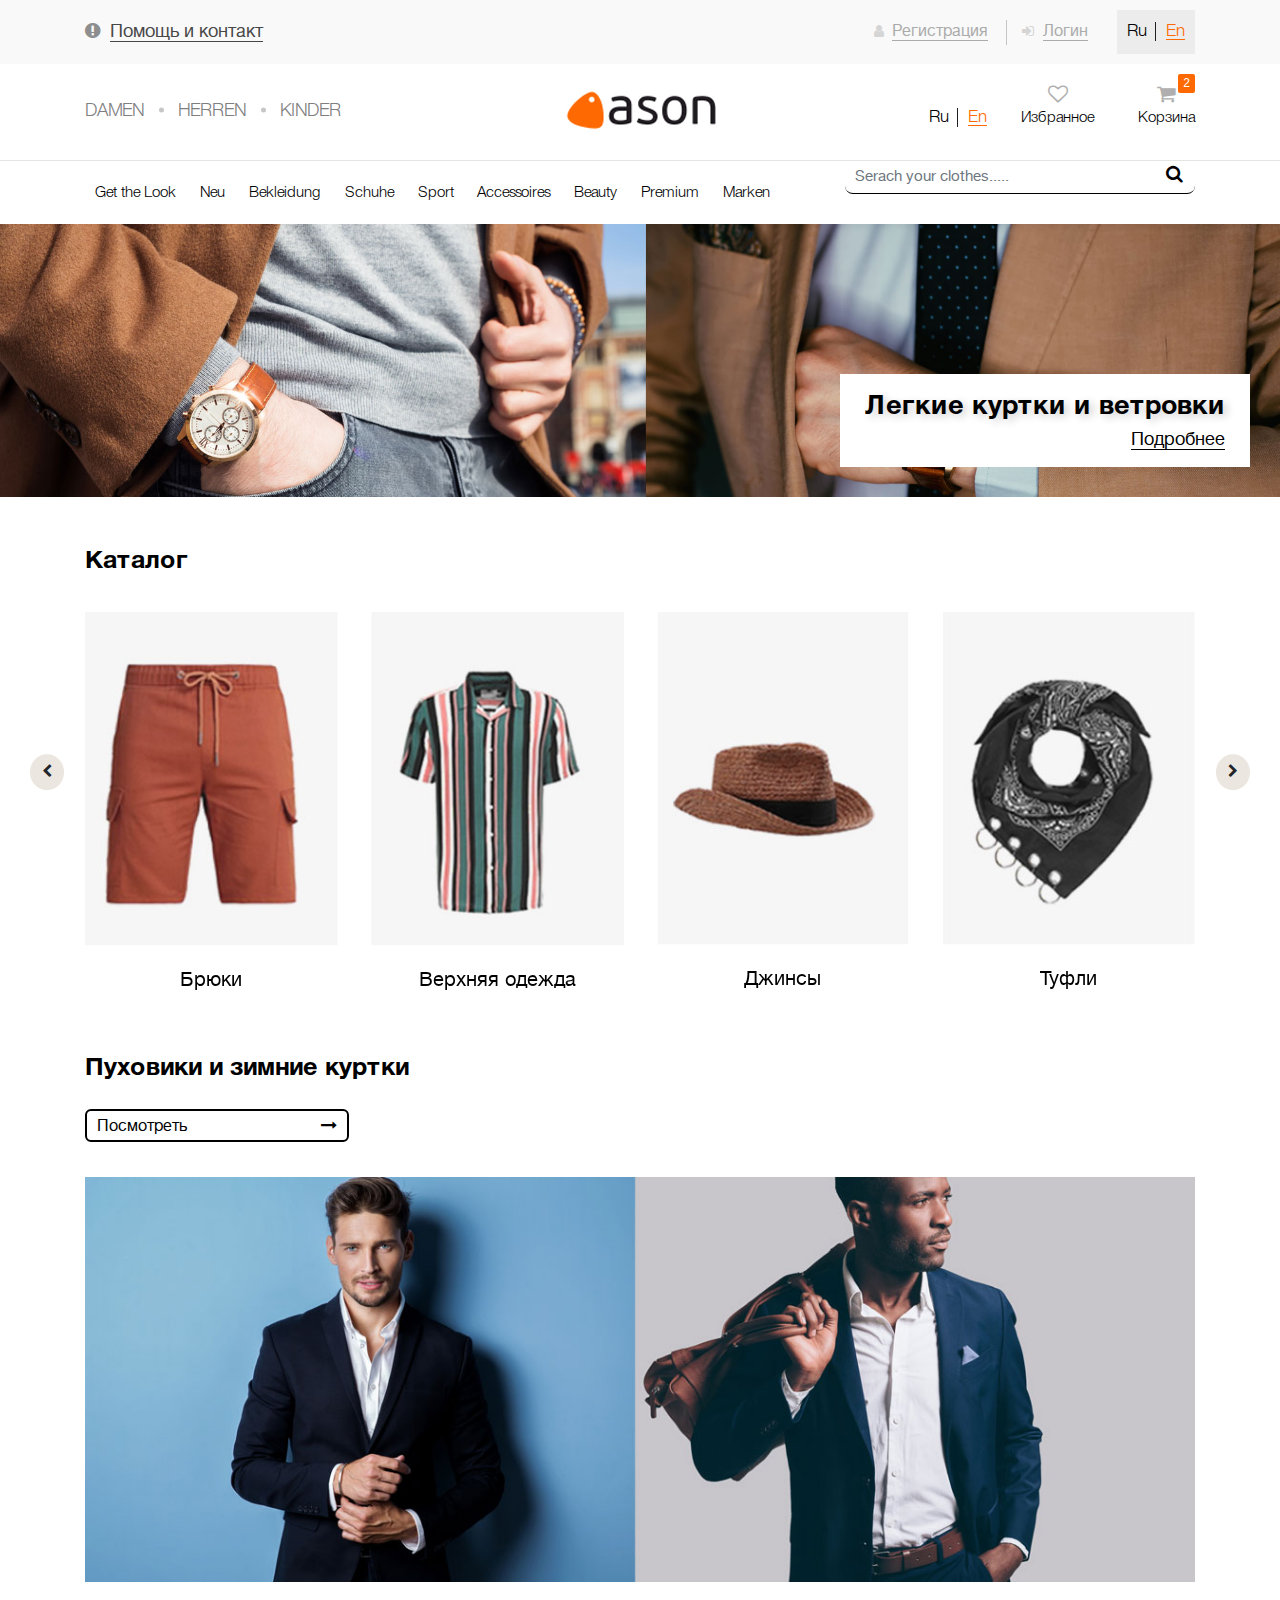
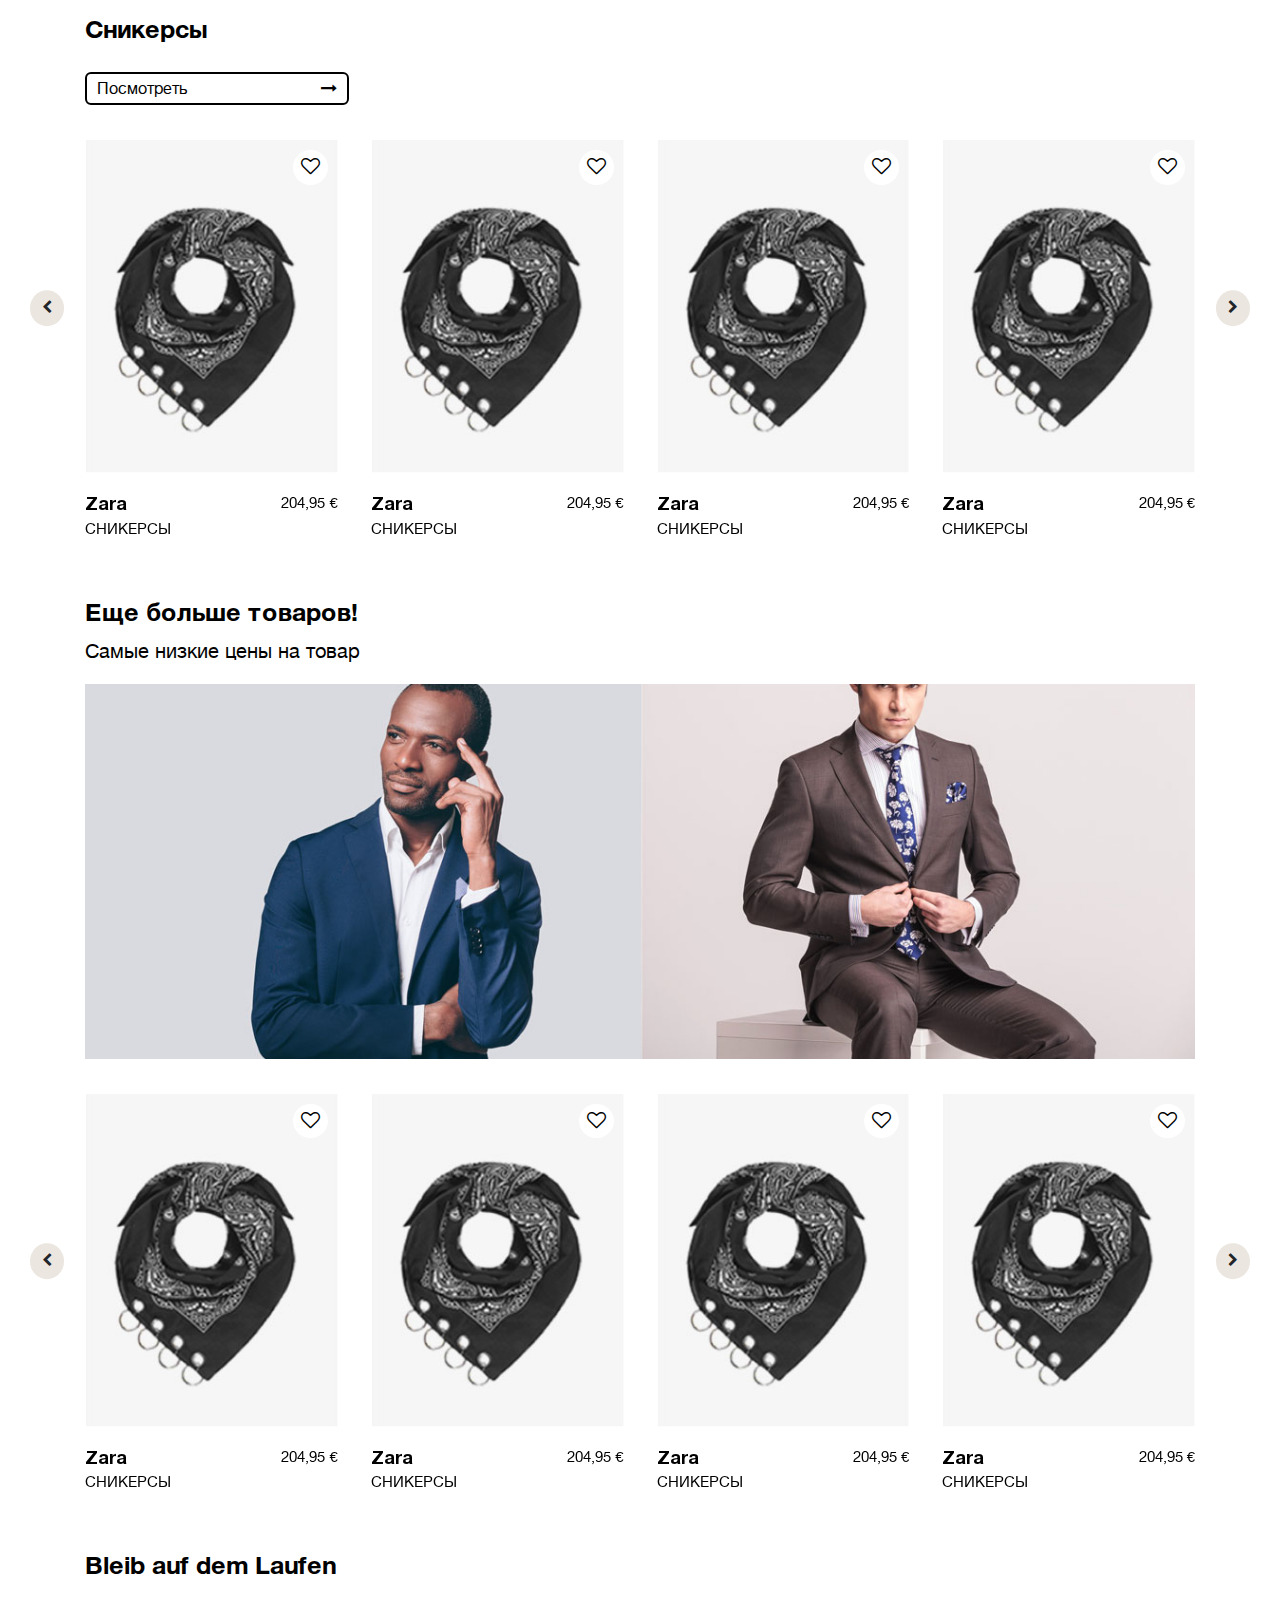
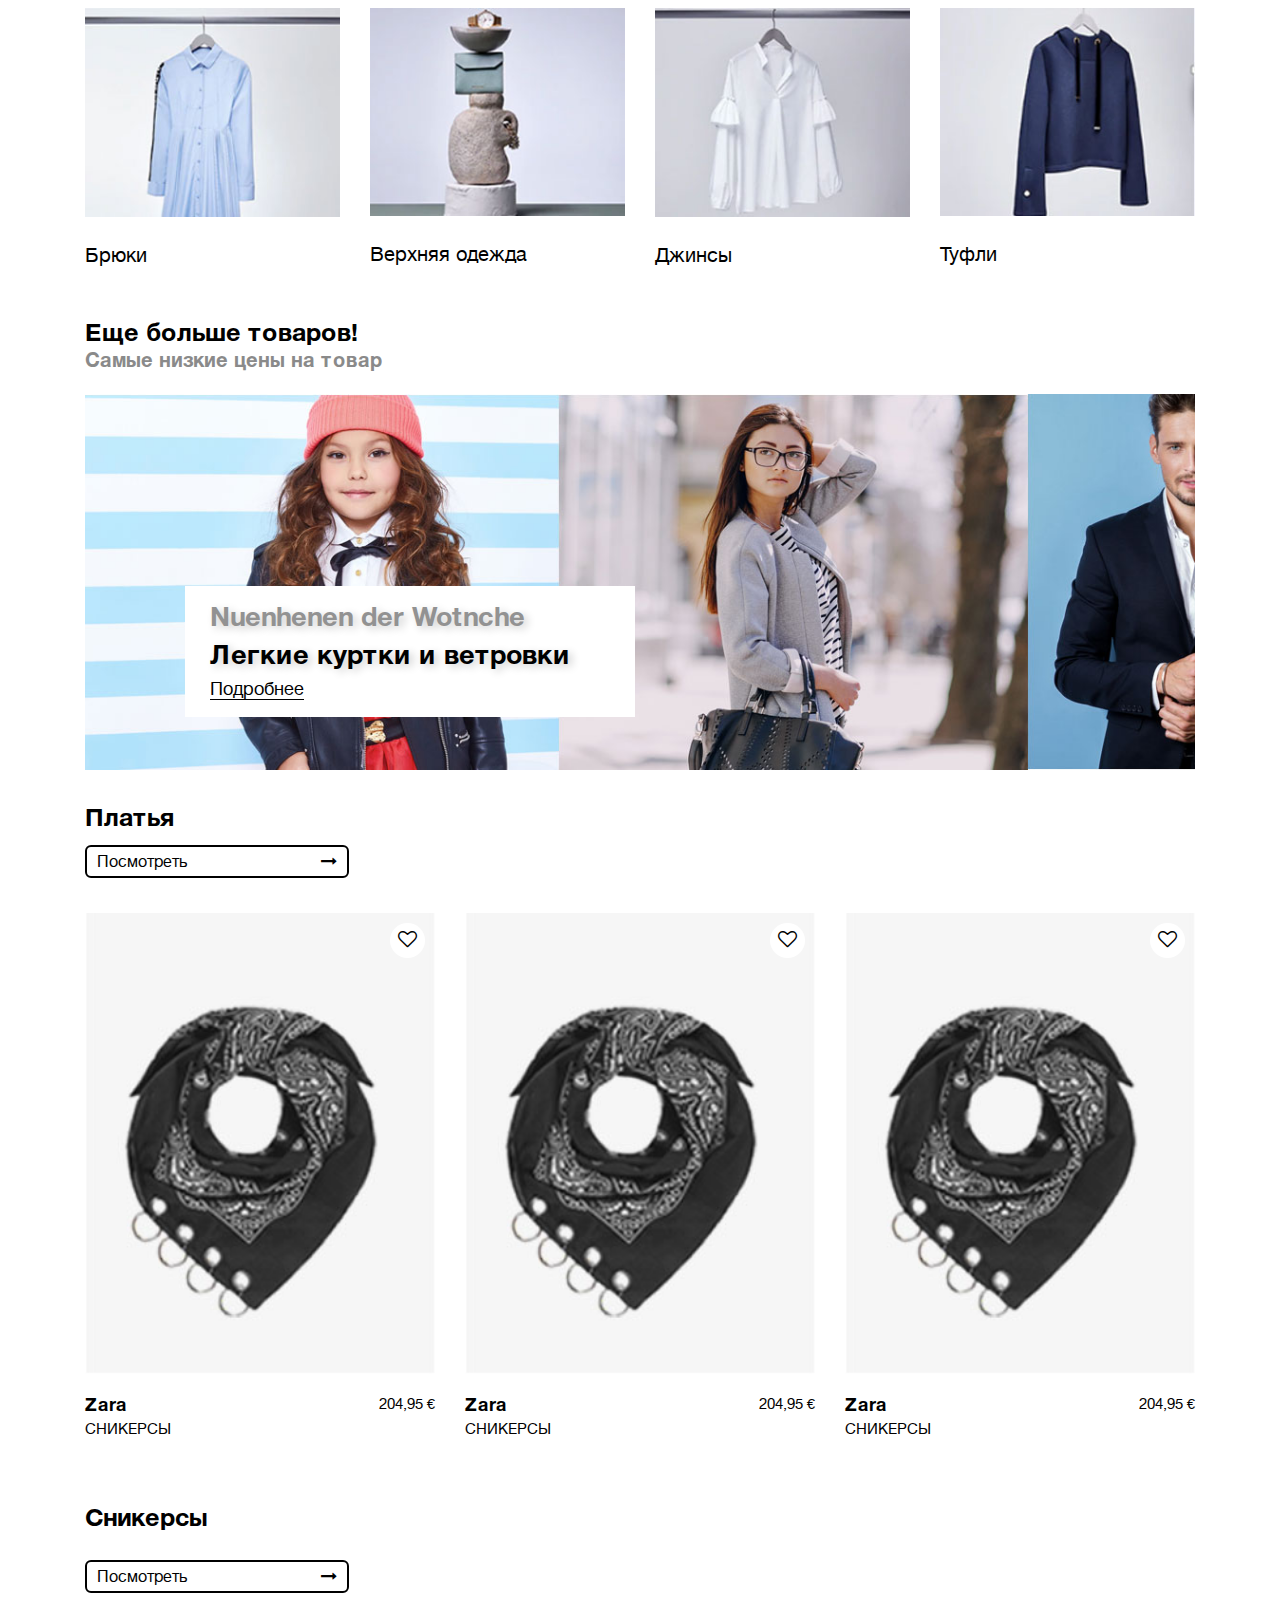
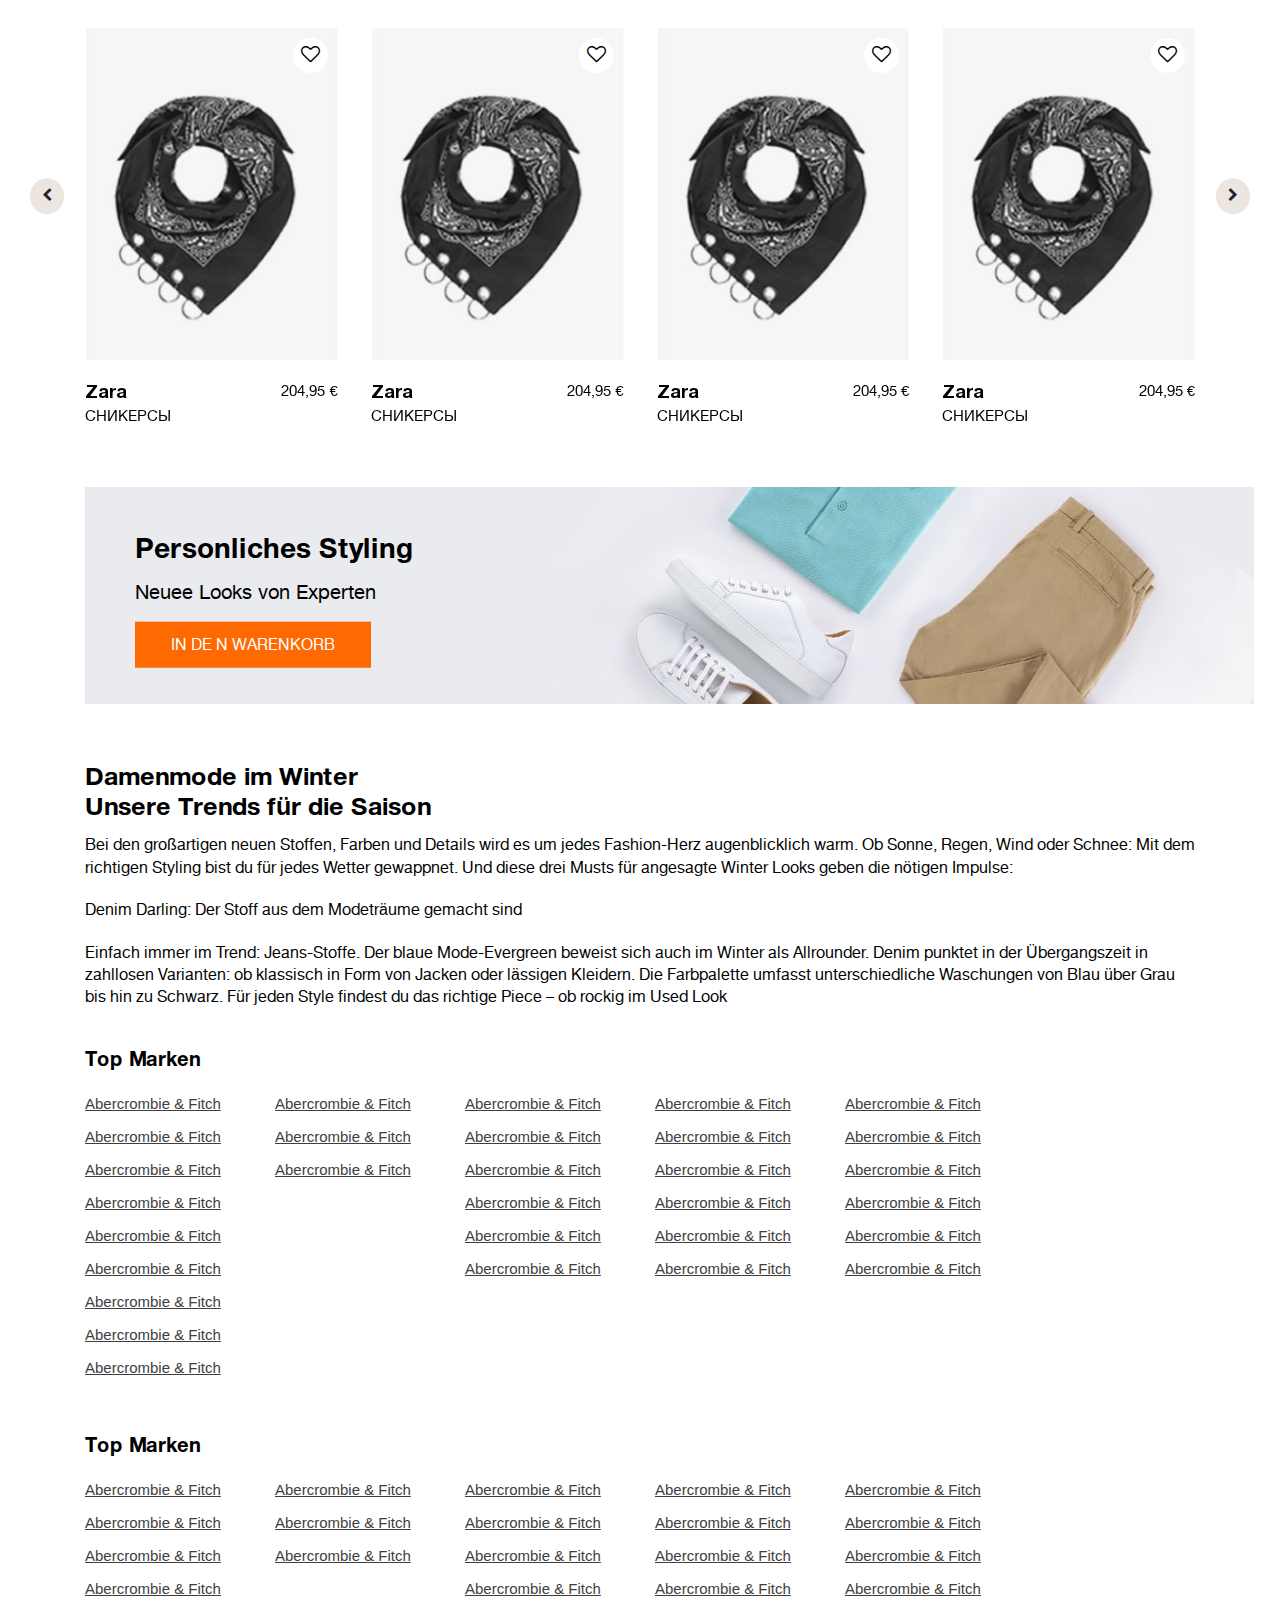
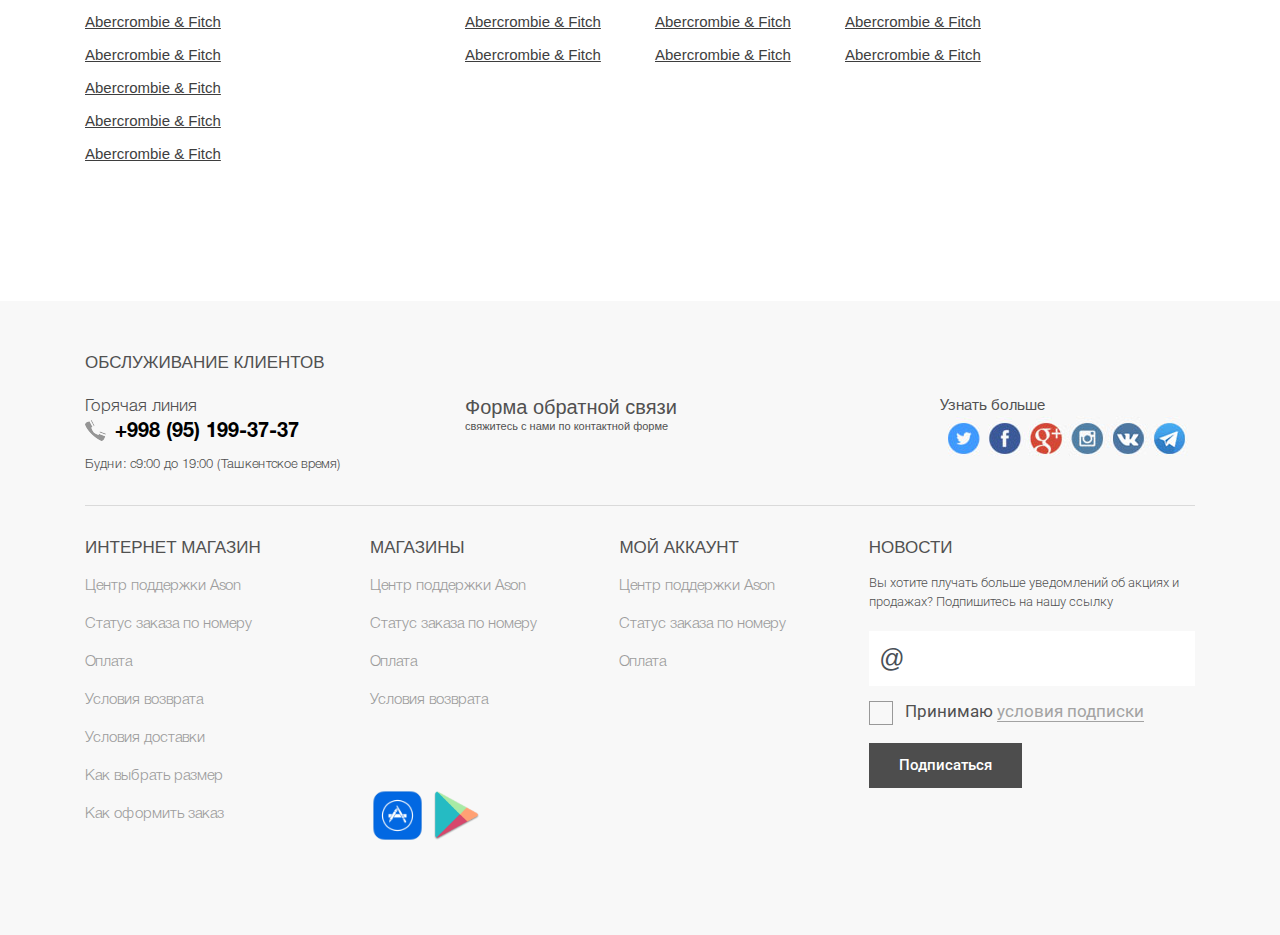
==== commit afd5f1a0: "Home menu" ====
--- a/index.html
+++ b/index.html
@@ -9,6 +9,7 @@
     <link href="css/bootstrap.min.css" rel="stylesheet">
     <link href="css/owl.carousel.min.css" rel="stylesheet">
     <link href="css/font-awesome.min.css" rel="stylesheet">
+    <link href="css/jquery.fancybox.css" rel="stylesheet">
     <link href="css/style.min.css" rel="stylesheet">
     <link href="css/responsive.css" rel="stylesheet">
     <!-- jQuery (necessary for Bootstrap's JavaScript plugins) -->
@@ -17,6 +18,8 @@
     <script src="js/bootstrap.min.js"></script>
     <script src="js/owl.carousel.min.js"></script>
     <script src="js/select2.min.js"></script>
+    <script src="js/jquery.fancybox.js"></script>
+    <script src="js/jquery.zoom.min.js"></script>
     <script src="js/scripts.js"></script>
 
 
@@ -38,8 +41,8 @@
           <div class="offset-sm-3 col-sm-5">
             <div class="header-right">
               <div class="registration-container">
-                <div class="register-b"><i class="fa fa-user" aria-hidden="true"></i> <a href="#">Регистрация</a></div>
-                <div ><i class="fa fa-sign-in" aria-hidden="true"></i>  <a href="#">Логин</a></div>
+                <div class="register-b"><i class="fa fa-user" aria-hidden="true"></i> <a href="#popup-register" class="fancy">Регистрация</a></div>
+                <div ><i class="fa fa-sign-in" aria-hidden="true"></i>  <a href="#popoup" class="fancy">Логин</a></div>
               </div><!--registration-container-->
               <div class="language-container">
                 <ul class="list-unstyled">
@@ -93,12 +96,152 @@
     </div><!--header-middle-->
     <div class="header-bottom">
         <div class="container">
-          <div class="row align-items-center">
+          <div class="row align-items-start">
             <div class="col-sm-8">
               <div class="header-nav">
                 <ul class="list-unstyled">
-                  <li><a href="#">Get the Look</a></li>
-                  <li><a href="#">Neu</a></li>
+                  <li>
+                    <a href="#">Get the Look</a>
+                    <div class="second-menu">
+                      <div class="row">
+                        <div class="col-sm-6">
+                          <h6>Категории </h6>
+                          <div class="row">
+                            <div class="col-sm-4">
+                              <ul class="list-unstyled">
+                                <li><a href="#">Adidas</a></li>
+                                <li><a href="#">Banana Republic</a></li>
+                                <li><a href="#">Baon</a></li>
+                                <li><a href="#">Befree</a></li>
+                                <li><a href="#">Betsy</a></li>
+                                <li><a href="#">Calvin Klein Jeans</a></li>
+                                <li><a href="#">Dorothy Perkins</a></li>
+                                <li><a href="#">GAP</a></li>
+                              </ul>
+                            </div><!--col-sm-4-->
+                            <div class="col-sm-4">
+                              <ul class="list-unstyled">
+                                <li><a href="#">Adidas</a></li>
+                                <li><a href="#">Banana Republic</a></li>
+                                <li><a href="#">Baon</a></li>
+                                <li><a href="#">Befree</a></li>
+                                <li><a href="#">Betsy</a></li>
+                                <li><a href="#">Calvin Klein Jeans</a></li>
+                                <li><a href="#">Dorothy Perkins</a></li>
+                                <li><a href="#">GAP</a></li>
+                              </ul>
+                            </div><!--col-sm-4-->
+                            <div class="col-sm-4">
+                              <ul class="list-unstyled">
+                                <li><a href="#">Adidas</a></li>
+                                <li><a href="#">Banana Republic</a></li>
+                                <li><a href="#">Baon</a></li>
+                                <li><a href="#">Befree</a></li>
+                                <li><a href="#">Betsy</a></li>
+                                <li><a href="#">Calvin Klein Jeans</a></li>
+                                <li><a href="#">Dorothy Perkins</a></li>
+                                <li><a href="#">GAP</a></li>
+                              </ul>
+                              <a href="#" class="orange-link">все категории ...</a>
+                            </div><!--col-sm-4-->
+                          </div><!--row-->
+                        </div>
+                        <div class="col-sm-3">
+                          <h6>Бренды</h6>
+                          <ul class="list-unstyled">
+                            <li><a href="#">Adidas</a></li>
+                            <li><a href="#">Banana Republic</a></li>
+                            <li><a href="#">Baon</a></li>
+                            <li><a href="#">Befree</a></li>
+                            <li><a href="#">Betsy</a></li>
+                            <li><a href="#">Calvin Klein Jeans</a></li>
+                            <li><a href="#">Dorothy Perkins</a></li>
+                            <li><a href="#">GAP</a></li>
+                          </ul>
+                        </div>
+                        <div class="col-sm-3">
+                          <a href="#" class="right-menu-banner">
+                            <img src="images/menu1.jpg" alt="" class="img-fluid mb-20px" />
+                            <div class="rmb-text text-center">
+                              <div class="rmb-title">Скидки до 50%</div>
+                              <p>по промокоду на обувь</p>
+                            </div>
+                          </a>
+                        </div><!--col-sm-3-->
+                      </div><!--row-->
+                    </div><!--second-menu-->
+                  </li>
+                  <li>
+                    <a href="#">Neu</a>
+                    <div class="second-menu">
+                      <div class="row">
+                        <div class="col-sm-6">
+                          <h6>Категории </h6>
+                          <div class="row">
+                            <div class="col-sm-4">
+                              <ul class="list-unstyled">
+                                <li><a href="#">Adidas</a></li>
+                                <li><a href="#">Banana Republic</a></li>
+                                <li><a href="#">Baon</a></li>
+                                <li><a href="#">Befree</a></li>
+                                <li><a href="#">Betsy</a></li>
+                                <li><a href="#">Calvin Klein Jeans</a></li>
+                                <li><a href="#">Dorothy Perkins</a></li>
+                                <li><a href="#">GAP</a></li>
+                              </ul>
+                            </div><!--col-sm-4-->
+                            <div class="col-sm-4">
+                              <ul class="list-unstyled">
+                                <li><a href="#">Adidas</a></li>
+                                <li><a href="#">Banana Republic</a></li>
+                                <li><a href="#">Baon</a></li>
+                                <li><a href="#">Befree</a></li>
+                                <li><a href="#">Betsy</a></li>
+                                <li><a href="#">Calvin Klein Jeans</a></li>
+                                <li><a href="#">Dorothy Perkins</a></li>
+                                <li><a href="#">GAP</a></li>
+                              </ul>
+                            </div><!--col-sm-4-->
+                            <div class="col-sm-4">
+                              <ul class="list-unstyled">
+                                <li><a href="#">Adidas</a></li>
+                                <li><a href="#">Banana Republic</a></li>
+                                <li><a href="#">Baon</a></li>
+                                <li><a href="#">Befree</a></li>
+                                <li><a href="#">Betsy</a></li>
+                                <li><a href="#">Calvin Klein Jeans</a></li>
+                                <li><a href="#">Dorothy Perkins</a></li>
+                                <li><a href="#">GAP</a></li>
+                              </ul>
+                              <a href="#" class="orange-link">все категории ...</a>
+                            </div><!--col-sm-4-->
+                          </div><!--row-->
+                        </div>
+                        <div class="col-sm-3">
+                          <h6>Бренды</h6>
+                          <ul class="list-unstyled">
+                            <li><a href="#">Adidas</a></li>
+                            <li><a href="#">Banana Republic</a></li>
+                            <li><a href="#">Baon</a></li>
+                            <li><a href="#">Befree</a></li>
+                            <li><a href="#">Betsy</a></li>
+                            <li><a href="#">Calvin Klein Jeans</a></li>
+                            <li><a href="#">Dorothy Perkins</a></li>
+                            <li><a href="#">GAP</a></li>
+                          </ul>
+                        </div>
+                        <div class="col-sm-3">
+                          <a href="#" class="right-menu-banner">
+                            <img src="images/menu1.jpg" alt="" class="img-fluid mb-20px" />
+                            <div class="rmb-text text-center">
+                              <div class="rmb-title">Скидки до 50%</div>
+                              <p>по промокоду на обувь</p>
+                            </div>
+                          </a>
+                        </div><!--col-sm-3-->
+                      </div><!--row-->
+                    </div><!--second-menu-->
+                  </li>
                   <li><a href="#">Bekleidung</a></li>
                   <li><a href="#">Schuhe</a></li>
                   <li><a href="#">Sport</a></li>
@@ -843,5 +986,98 @@
       </div><!--bottom-footer-->
     </div><!--container-->
   </footer><!--footer-->
+  <div id="popoup" class="popup-container">
+      <div class="pop-header">
+        <div class="poph-title"><i class="fa fa-user-circle-o" aria-hidden="true"></i> Anmelden</div>
+      </div><!--pop-header-->
+    <div class="pop-middle">
+      <div class="pop-input-text-top">
+        <div class="row align-items-center justify-content-center mb-10px">
+          <div class="col-sm-7">
+            <div class="pitt-text">Войти с помощью аккаунта Ason</div>
+          </div>
+          <div class="col-sm-5">
+            <div class="ca-block text-right">
+              <a href="#" class="create-account">Создать аккаунт</a>
+            </div>
+          </div>
+        </div><!--row-->
+      </div><!--pop-input-text-top-->
+      <input type="text" placeholder="E-mail" class="form-control">
+      <input type="text" placeholder="Password" class="form-control">
+      <div class="popup-buttons">
+        <button class="btn btn-orange">Войти</button>
+        <a href="#" class="pass-link">Passwort vergessen?</a>
+      </div><!--popup-buttons-->
+      <hr/>
+      <div class="pop-socials">
+        <div class="pops-text">Через соцсети (для новых пользователей)</div>
+        <div class="pop-soc-list">
+          <div class="row">
+            <div class="col-sm-6">
+              <a href="#"><img src="images/vk-big.png" alt="" /></a>
+              <a href="#"><img src="images/google-big.png" alt="" /></a>
+            </div>
+            <div class="col-sm-6">
+              <a href="#"><img src="images/fb-big.png" alt="" /></a>
+              <a href="#"><img src="images/mail-big.png" alt="" /></a>
+            </div><!--col-sm-6-->
+          </div><!--row-->
+
+
+        </div><!--pop-soc-list-->
+        <div class="pops-text">Я согласен(на) на обработку моих
+          персональных данных. Подробнее</div>
+      </div><!--pop-socials-->
+    </div><!--pop-middle-->
+  </div><!--popup-container-->
+  <div id="popup-register" class="popup-container">
+    <div class="pop-header">
+      <div class="poph-title"><i class="fa fa-user-circle-o" aria-hidden="true"></i> Регистрация</div>
+    </div><!--pop-header-->
+    <div class="pop-middle">
+      <div class="pop-input-text-top">
+        <div class="row align-items-center justify-content-center mb-10px">
+          <div class="col-sm-7">
+            <div class="pitt-text">Войти с помощью аккаунта Ason</div>
+          </div>
+          <div class="col-sm-5">
+            <div class="ca-block text-right">
+              <a href="#" class="create-account">Создать аккаунт</a>
+            </div>
+          </div>
+        </div><!--row-->
+      </div><!--pop-input-text-top-->
+      <input type="text" placeholder="Имя" class="form-control">
+      <input type="text" placeholder="Фамилия" class="form-control">
+      <input type="text" placeholder="E-mail" class="form-control">
+      <input type="text" placeholder="Password" class="form-control">
+      <div class="text-center">
+        <div class="popup-checks mb-10px">
+          <div class="pop-check">
+            <label class="check checked">
+              <span class="radio" >
+                <input type="radio" name="val" checked>
+              </span>
+              <span>Женщина</span>
+            </label>
+          </div>
+          <div class="pop-check">
+            <label class="check ">
+              <span class="radio">
+                <input type="radio" name="val">
+              </span>
+              <span>Мужчина</span>
+            </label>
+          </div>
+        </div>
+        <button class="btn btn-orange mb-20px mr-none">Зарегестрироваться</button>
+        <div class="pop-oferta">
+          Нажимая на кнопку «Зарегистрироваться», вы подтверждаете свое согласие с условиями <a href="#">Публичной офферты</a> и
+          <a href="#">Политикой конфиденциальности</a>
+        </div>
+      </div>
+    </div><!--pop-middle-->
+  </div><!--popup-container-->
   </body>
 </html>
--- a/css/style.min.css
+++ b/css/style.min.css
@@ -1 +1 @@
-@import url(https://fonts.googleapis.com/css?family=Roboto:100,100i,300,300i,400,400i,500,500i,700,700i,900,900i&subset=cyrillic);@font-face{font-family:HelveticaCyr;src:url(../fonts/helveticaneuecyr-roman.eot);src:url(../fonts/helveticaneuecyr-roman.eot?#iefix) format("embedded-opentype"),url(../fonts/helveticaneuecyr-roman.ttf) format("truetype");font-weight:400;font-style:normal}@font-face{font-family:HelveticaCyr;src:url(../fonts/HelveticaNeueCyr-Thin.eot);src:url(../fonts/HelveticaNeueCyr-Thin.eot?#iefix) format("embedded-opentype"),url(../fonts/HelveticaNeueCyr-Thin.ttf) format("truetype");font-weight:100;font-style:normal}@font-face{font-family:HelveticaCyr;src:url(../fonts/HelveticaNeueCyr-Light.eot);src:url(../fonts/HelveticaNeueCyr-Light.eot?#iefix) format("embedded-opentype"),url(../fonts/HelveticaNeueCyr-Light.ttf) format("truetype");font-weight:300;font-style:normal}@font-face{font-family:HelveticaCyr;src:url(../fonts/HelveticaNeueCyr-Bold.eot);src:url(../fonts/HelveticaNeueCyr-Bold.eot?#iefix) format("embedded-opentype"),url(../fonts/HelveticaNeueCyr-Bold.ttf) format("truetype");font-weight:700;font-style:normal}.mb-5px{margin-bottom:5px!important}.mb-10px{margin-bottom:10px!important}.mb-15px{margin-bottom:15px!important}.mb-20px{margin-bottom:20px!important}.mb-25px{margin-bottom:25px!important}.mb-30px{margin-bottom:30px!important}.mb-35px{margin-bottom:35px!important}.mb-40px{margin-bottom:40px!important}.mb-45px{margin-bottom:45px!important}.mb-50px{margin-bottom:50px!important}.mb-60px{margin-bottom:60px!important}.mb-65px{margin-bottom:65px!important}.mb-70px{margin-bottom:70px!important}.mb-75px{margin-bottom:75px!important}.mb-80px{margin-bottom:80px!important}.mb-85px{margin-bottom:85px!important}.mb-90px{margin-bottom:90px!important}.mb-95px{margin-bottom:95px!important}.mb-100px{margin-bottom:100px!important}.bb-abs,.cabinet-left-block .nav-link.active:before,.catalog-carousel .owl-next,.catalog-carousel .owl-prev,.fpt-center,.middle-list ul li:before,.why-img:before{-webkit-transform:translateY(-50%);-ms-transform:translateY(-50%);transform:translateY(-50%)}.page-title .h1:before,.page-title h1:before{-webkit-transform:translateX(-50%);-ms-transform:translateX(-50%);transform:translateX(-50%)}html{overflow-x:hidden;font-size:14px;min-height:100%}body{overflow-x:hidden;font:14px 'Helvetica Neue',sans-serif;line-height:1.4;width:100%;font-weight:300;background:#fff}.btn:focus,.btn:hover,a:focus,a:hover{outline:0!important}a{color:#3f9dff;text-decoration:none}a.silver{color:#5c6c79}a.brown{color:#866256}a.white{color:#fff}a:focus,a:hover{opacity:.8;text-decoration:none}.h1,h1{margin:0 0 25px;font-family:HelveticaCyr,sans-serif;font-weight:700;font-size:32px;color:#000}.h2,h2{margin:10px 0 25px;font-family:HelveticaCyr,sans-serif;font-weight:700;font-size:28px;color:#000}.h3,h3{margin:0 0 10px;font-family:HelveticaCyr,sans-serif;font-weight:700;font-size:25px;color:#000}.h4,h4{margin:0 0 20px;font-family:HelveticaCyr,sans-serif;font-weight:700;font-size:22px;color:#000}.h5,h5{margin:0 0 20px;font-family:HelveticaCyr,sans-serif;font-weight:700;font-size:20px;color:#000}.h6,h6{margin:0 0 10px;font-family:HelveticaCyr,sans-serif;font-weight:700;font-size:17px;color:#000}p{font-family:HelveticaCyr,sans-serif;font-weight:400;font-size:16px;margin-bottom:20px;line-height:1.4;color:#000}p.white{color:#fff}.fs-16px{font-size:16px}.fs-18px{font-size:18px}.fs-20px{font-size:20px}.fs-24px{font-size:24px}ul{list-style:none!important;margin-bottom:40px;padding-left:0}ul li{font-family:Arial,sans-serif;font-weight:400;font-size:15px;margin-bottom:5px;line-height:1.4;color:#000}ul li.white{color:#fff}ul.hyphen{list-style:none!important;margin-bottom:20px}ul.hyphen li{font-family:Arial,sans-serif;font-weight:400;font-size:15px;margin-bottom:20px;line-height:1.4;color:#000}ul.hyphen li.white{color:#fff}ul.arrow{list-style:none!important;margin-bottom:20px}ul.arrow li{line-height:1.2;position:relative;padding-left:15px;font-family:Arial,sans-serif;font-weight:400;font-size:12px;margin-bottom:10px;color:#50667b}ul.arrow li:before{content:"\f061";font:normal normal normal 9px/1 FontAwesome;position:absolute;top:2px;left:0}ul.check{list-style:none!important;margin-bottom:20px}ul.check li{line-height:1.4;background-image:url(../images/check-list.png);background-position:0 0;background-repeat:no-repeat;padding-left:25px;font-family:HelveticaCyr,sans-serif;font-weight:400;font-size:16px;margin-bottom:10px;color:#5c6c79}ol{counter-reset:myCounter;padding-left:0;margin-bottom:30px}ol ul{padding-left:15px;margin-top:15px;margin-bottom:15px}ol>li{list-style:none;font-family:HelveticaCyr,sans-serif;font-weight:400;font-size:18px;color:#000;margin-bottom:7px}ol>li strong{font-weight:500;color:#4a4848}ol>li:before{counter-increment:myCounter;content:counter(myCounter) ".";color:#f36;margin-right:5px;display:inline-block;text-align:center}ul.list-unstyled{list-style:none!important}ul.list-unstyled li{padding-left:0!important;background:0 0!important}.btn-green{background:#49b7ac;padding:10px 25px;font-family:HelveticaCyr,sans-serif;font-weight:400;font-size:12px;color:#fff;text-decoration:none;text-transform:uppercase}.btn-green:focus,.btn-green:hover{opacity:.8}.btn-default{font-family:HelveticaCyr,sans-serif;font-weight:500;font-size:16px;text-decoration:none;display:inline-block;padding:12px 30px 12px;color:#fff;border-radius:0;text-transform:uppercase;border:0;background:#282828;-webkit-box-shadow:none;box-shadow:none;outline:0;line-height:1.5;position:relative}.btn-default:focus,.btn-default:hover{text-decoration:none;color:#fff;background:#282828}.btn-primary{font-family:Roboto,sans-serif;font-weight:500;font-size:15px;border-radius:0;line-height:1.4;text-decoration:none;border:0;display:inline-block;color:#fff;padding:12px 30px 12px;background:#4d4d4d;white-space:normal}.btn-primary:disabled{color:#8f98a6;background:#eaeef4}.btn-primary:focus,.btn-primary:hover{color:#fff;text-decoration:none;background:#4d4d4d}.btn-orange{font-family:HelveticaCyr,sans-serif;font-weight:500;font-size:16px;background:#fe6902;color:#fff;border-radius:0;padding:10px 35px 10px;text-transform:uppercase}.btn-orange:focus,.btn-orange:hover{color:#fff;background:#ef7600}.btn-yellow{font-family:HelveticaCyr,sans-serif;font-weight:500;font-size:15px;text-transform:uppercase;background:0 0;line-height:18px;border-radius:6px;padding:10px 20px 5px}.btn-yellow:focus,.btn-yellow:hover{color:#fff}.btn-blue{background:#84c0ff;padding:10px 25px;font-family:HelveticaCyr,sans-serif;font-weight:400;font-size:12px;color:#fff;text-decoration:none;text-transform:uppercase;border-radius:30px}.btn-blue:focus,.btn-blue:hover{opacity:.8}.btn-violet{font-family:HelveticaCyr,sans-serif;font-weight:500;font-size:15px;text-transform:uppercase;background:0 0;line-height:18px;border-radius:6px;padding:10px 20px 5px}.btn-violet:focus,.btn-violet:hover{color:#fff}.btn-white{border-radius:6px;font-family:HelveticaCyr,sans-serif;font-weight:500;font-size:16px;color:#000;background:0 0;border:2px solid #000;line-height:18px;padding:6px 10px 5px;min-width:264px;text-align:left}.btn-white i{float:right}.btn-white:focus,.btn-white:hover{background:#000;border-color:#000;color:#fff}.btn-transparent{border-radius:0;font-family:HelveticaCyr,sans-serif;font-weight:500;font-size:18px;color:#000;text-transform:uppercase;background:0 0;border:1px solid #000;line-height:18px;padding:12px 35px 12px}.btn-transparent:focus,.btn-transparent:hover{background:#fe6902;border-color:#fff;color:#fff}.btn-lg{font-size:22px!important;line-height:25px!important;padding:14px 25px 10px}.btn-md{font-size:17px!important;line-height:20px!important;padding:12px 20px 8px}.btn-sm{font-size:12px!important;line-height:15px!important;padding:8px 20px 4px}.small-title{font-family:HelveticaCyr,sans-serif;font-weight:400;font-size:14px;color:#a05f26;text-transform:uppercase}#footer{background:#f8f8f8;padding:50px 0 70px}#footer hr{border-color:#dadada;margin:30px 0}.footer-title{font-family:Arial,sans-serif;font-weight:500;font-size:17px;color:#515151;margin-bottom:20px}.hl-text{font-family:HelveticaCyr,sans-serif;font-weight:300;font-size:17px;color:#515151}.hl-phone{padding-left:30px;margin-bottom:10px;background-image:url(../images/footer-phone.png);background-position:0 2px;background-repeat:no-repeat}.hl-phone a{font-family:HelveticaCyr,sans-serif;font-weight:700;font-size:20px;color:#000;text-decoration:none}.work-time{font-family:HelveticaCyr,sans-serif;font-weight:300;font-size:13px;color:#515151}.footer-form a{font-family:Arial,sans-serif;font-weight:400;font-size:20px;color:#515151;line-height:1.2}.ff-info{font-family:Arial,sans-serif;font-weight:400;font-size:11px;color:#515151}.silver-text{font-family:HelveticaCyr,sans-serif;font-weight:400;font-size:15px;color:#515151}.fn-title{font-family:Arial,sans-serif;font-weight:400;font-size:17px;color:#515151;text-transform:uppercase;margin-bottom:15px}.footer-nav ul li{margin-bottom:15px}.footer-nav ul li a{font-family:HelveticaCyr,sans-serif;font-weight:300;font-size:15px;color:#9d9d9d;text-decoration:none;border-bottom:1px solid transparent}.footer-nav ul li a:focus,.footer-nav ul li a:hover{border-bottom:1px solid #363636;text-decoration:none;color:#363636}.footer-rss .input-group-text{background:#fff;border:0;border-radius:0;font-size:25px}.footer-rss .form-control{border:0;border-radius:0;height:55px}.footer-rss p{font-family:Roboto,sans-serif;font-weight:300;font-size:13px;color:#515151}.check{position:relative;padding-left:36px;line-height:26px;margin-right:20px;font-family:HelveticaCyr,sans-serif;font-weight:300;font-size:15px;color:#000}.checkbox{margin:0;position:absolute;top:0;left:0;width:24px;height:24px;border:1px solid #999}.radio{margin:0;position:absolute;top:0;left:0;width:18px;height:18px;border:1px solid #515151;border-radius:50%}.check input{opacity:0}.checked .radio:before{content:'';position:absolute;left:2px;top:2px;width:10px;height:10px;background:#0cd091;border-radius:50%}.checked .checkbox:before{content:'';position:absolute;left:6.4px;top:2.3px;width:9px;height:12px;border:solid #000;border-width:0 2px 2px 0;-webkit-transform:rotate(45deg);-ms-transform:rotate(45deg);transform:rotate(45deg)}.fr-check{margin-bottom:15px}.fr-check a{color:#a3a3a3;border-bottom:1px solid #a3a3a3}.fr-check a:focus,.fr-check a:hover{border-color:transparent}.fr-check label{font-family:Roboto,sans-serif;font-weight:400;font-size:17px;color:#515151;line-height:20px}.mobile-links a{display:inline-block}.mobile-links a img{max-width:55px}.page-title{padding:45px 0}.page-title .h1,.page-title h1{text-transform:uppercase;position:relative;display:inline-block;padding-bottom:20px}.page-title .h1:before,.page-title h1:before{content:'';position:absolute;bottom:0;left:50%;width:50%;border-bottom:2px solid #000;-webkit-box-shadow:0 5px 8px 0 rgba(0,0,0,.42);box-shadow:0 5px 8px 0 rgba(0,0,0,.42)}.vacancy-single{-webkit-box-shadow:0 27px 27px 0 rgba(0,0,0,.07);box-shadow:0 27px 27px 0 rgba(0,0,0,.07);margin-bottom:30px;border-radius:8px;overflow:hidden}.left-vacancy{padding:50px 35px}.left-vacancy p{font-family:HelveticaCyr,sans-serif;font-weight:300;font-size:16px;color:#000;margin-bottom:0}.vacancy-title{padding-bottom:25px;border-bottom:1px solid #000;margin-bottom:30px;position:relative}.vacancy-title:before{content:'';position:absolute;top:4px;left:-35px;height:24px;border-left:3px solid #000}.vacancy-title a{font-family:HelveticaCyr,sans-serif;font-weight:700;font-size:26px;color:#000;text-transform:uppercase}.all-but{text-align:center;margin-bottom:50px}.page-subtitle{font-family:HelveticaCyr,sans-serif;font-weight:400;font-size:22px;color:#000;margin-bottom:35px}.why-single{margin-bottom:45px}.why-img{margin-bottom:30px;position:relative}.why-img:before{content:"\f061";display:inline-block;font:normal normal normal 25px/1 FontAwesome;text-rendering:auto;-webkit-font-smoothing:antialiased;-moz-osx-font-smoothing:grayscale;color:#000;font-size:20px;position:absolute;top:50%;left:-21px}.why-img img{border-radius:50%;-webkit-box-shadow:0 9px 27px 0 rgba(0,0,0,.05);box-shadow:0 9px 27px 0 rgba(0,0,0,.05)}.why-list .col-sm-3:first-child .why-img:before{display:none!important}.why-title{font-family:HelveticaCyr,sans-serif;font-weight:700;font-size:14px;color:#000;text-transform:uppercase}.why-block{-webkit-box-shadow:0 0 27px 0 rgba(0,0,0,.07);box-shadow:0 0 27px 0 rgba(0,0,0,.07)}.why-block .left-vacancy strong{font-weight:700}.why-block .left-vacancy p{margin-bottom:20px;font-size:18px}.why-block .left-vacancy p:last-child{margin-bottom:0}.wb-title{padding-bottom:25px;border-bottom:1px solid #000;margin-bottom:30px;position:relative;font-family:HelveticaCyr,sans-serif;font-weight:700;font-size:20px;color:#000;text-transform:uppercase}.wb-image img{border-radius:50%;-webkit-box-shadow:0 14px 46px 0 rgba(0,0,0,.24);box-shadow:0 14px 46px 0 rgba(0,0,0,.24)}#content{padding-bottom:80px}.brands-container nav .nav-tabs{border-color:#dbdbdb;margin-bottom:25px}.brands-container nav .nav-item{color:#000;margin-right:25px;font-family:HelveticaCyr,sans-serif;font-weight:300;font-size:24px;border:0}.brands-container nav .nav-item.active{border-bottom:1px solid #000}.brands-top-title{margin-bottom:0;line-height:1.3;margin-right:25px}.symbol-list a{font-family:Arial,sans-serif;font-weight:400;font-size:18px;color:#000;text-transform:uppercase;margin-right:16px}.symbol-list a.active{font-weight:700}.bsl-title{font-family:HelveticaCyr,sans-serif;font-weight:300;font-size:32px;color:#000;text-transform:uppercase;text-align:center}.bsl-list ul{margin-bottom:0}.bsl-list ul li a{font-family:HelveticaCyr,sans-serif;font-weight:100;font-size:16px;color:#333}.brand-single-list{padding-bottom:30px;margin-bottom:30px;border-bottom:1px solid #d9d9d9}.first-page-top{position:relative}.first-page-top img{width:100%}.fpt-top{position:absolute;top:0;left:0;background:rgba(255,255,255,.73);width:100%;padding:35px 0;text-align:center}.fpt-top a{margin:0 15px}.fpt-center{position:absolute;width:100%;text-align:center;left:0;top:50%}.fpt-center p{color:#fff;font-size:18px}.fpt-title{color:#fff;font-size:35px}.fpt-list ul{margin-bottom:0}.fpt-list ul li{margin-bottom:12px}.fpt-list ul li a{font-family:Arial,sans-serif;font-weight:400;font-size:15px;color:#3e3e3e;text-decoration:underline}.fpt-list ul li a:focus,.fpt-list ul li a:hover{text-decoration:none}.cc-block{text-align:center;position:relative}.cc-image{display:block;margin-bottom:20px}.cc-image img{width:100%}.cc-title{font-family:HelveticaCyr,sans-serif;font-weight:500;font-size:20px;color:#000}.catalog-carousel{margin-bottom:60px;position:relative}.catalog-carousel .owl-next,.catalog-carousel .owl-prev{display:inline-block;background:#ebe6df;padding:8px 12px;border-radius:50%;position:absolute;top:42%}.catalog-carousel .owl-next{right:-55px}.catalog-carousel .owl-prev{left:-55px}.cc-content{text-align:left}.cc-content .cc-title{font-size:18px;font-weight:700}.cc-category{font-family:HelveticaCyr,sans-serif;font-weight:400;font-size:15px}.cc-category a{color:#000;text-transform:uppercase}.cc-price{text-align:right;font-family:HelveticaCyr,sans-serif;font-weight:400;font-size:15px;color:#000}.wish-icon{position:absolute;top:10px;right:10px;background:#fff;color:#000;font-size:19px;padding:4px 8px;border-radius:50%;z-index:3}.animated{-webkit-animation-duration:1000 ms;animation-duration:1000 ms;-webkit-animation-fill-mode:both;animation-fill-mode:both}.owl-animated-out{z-index:1}.owl-animated-in{z-index:0}.fadeOut{-webkit-animation-name:fadeOut;animation-name:fadeOut}@-webkit-keyframes fadeOut{0%{opacity:1}100%{opacity:0}}@keyframes fadeOut{0%{opacity:1}100%{opacity:0}}@-webkit-keyframes fadeI{0%{opacity:0}100%{opacity:1}}@keyframes fadeI{0%{opacity:0}100%{opacity:1}}.tc-block{position:relative}.tc-white{background:#fff;padding:15px 25px;position:absolute;bottom:30px;right:30px;text-align:right}.tc-title{font-family:HelveticaCyr,sans-serif;font-weight:700;font-size:27px;color:#000;text-shadow:4px 3px 9px rgba(0,0,0,.2)}.more{font-family:HelveticaCyr,sans-serif;font-weight:500;font-size:18px;color:#000;text-decoration:none;border-bottom:1px solid #000}.block-container .h5,.block-container h5{font-weight:400}.bc-title{font-family:HelveticaCyr,sans-serif;font-weight:400;font-size:20px;color:#000}.bc-img{display:block;margin-bottom:25px}.bc-img img{width:100%}.relative-container{position:relative}.relative-container .tc-white{right:initial;left:100px;bottom:53px}.more-block .tc-white{text-align:left;min-width:450px}.more-block .h3,.more-block h3{margin-bottom:0}.more-block .h5,.more-block h5{font-weight:700;color:#8a8a8a}.tc-silver-title{font-family:HelveticaCyr,sans-serif;font-weight:700;font-size:27px;color:#929292;text-shadow:4px 3px 9px rgba(0,0,0,.2)}.bottom-block{position:relative;margin-bottom:60px}.bb-abs{padding-left:50px;padding-right:50px;position:absolute;top:50%;left:0;width:100%}.bb-abs .h2,.bb-abs h2{margin-bottom:10px}.bb-subtitle{font-family:HelveticaCyr,sans-serif;font-weight:400;font-size:20px;color:#000;margin-bottom:15px}.cfb-title{font-family:HelveticaCyr,sans-serif;font-weight:500;font-size:30px;color:#000;padding-bottom:25px;border-bottom:1px solid #aeb7bd;margin-bottom:25px}.contact-form-block .btn-default{padding-right:40px;padding-left:40px}.contact-form-block .btn-orange{border-radius:5px;font-size:16px;text-transform:none;font-weight:400;margin-right:15px}.form-file{margin-bottom:35px}.form-file span{font-family:HelveticaCyr,sans-serif;font-weight:400;font-size:16px;color:#282828}.form-group label{font-family:HelveticaCyr,sans-serif;font-weight:400;font-size:16px;color:#282828}.form-group input{height:45px}.form-group .form-control{margin-bottom:35px}.form-group textarea{height:154px;resize:none}.bordered{border-radius:5px}.top-contact-form-block .h4,.top-contact-form-block h4{color:#344c59;margin-bottom:30px}.cc-phone{margin-bottom:30px;position:relative;padding-left:40px}.cc-phone:before{content:"\f095";display:inline-block;font:normal normal normal 14px/1 FontAwesome;font-size:14px;text-rendering:auto;color:#fff;background:#282828;border-radius:50%;padding:6px 7px 5px;position:absolute;top:0;left:0}.cc-phone div{margin-bottom:5px}.cc-phone a{font-family:HelveticaCyr,sans-serif;font-weight:400;font-size:16px;color:#536670}.cc-email{margin-bottom:30px;position:relative;padding-left:40px}.cc-email:before{content:"\f0e0";display:inline-block;font:normal normal normal 14px/1 FontAwesome;font-size:13px;text-rendering:auto;color:#fff;background:#282828;border-radius:50%;padding:6px 6px 6px;position:absolute;top:0;left:0}.cc-email div{margin-bottom:5px}.cc-email a{font-family:HelveticaCyr,sans-serif;font-weight:400;font-size:16px;color:#fe6902;border-bottom:1px solid #fe6902}.cc-email a:focus,.cc-email a:hover{border-color:transparent}.cc-address{margin-bottom:30px;position:relative;padding-left:40px;font-family:HelveticaCyr,sans-serif;font-weight:400;font-size:16px;color:#536670}.cc-address:before{content:"\f041";display:inline-block;font:normal normal normal 14px/1 FontAwesome;font-size:13px;text-rendering:auto;color:#fff;background:#282828;border-radius:50%;padding:6px 9px 6px;position:absolute;top:0;left:0}.cc-grafik{margin-bottom:25px;font-family:HelveticaCyr,sans-serif;font-weight:400;font-size:16px;color:#536670}.cc-grafik span{color:#fe6902}.cat-links ul li{margin-bottom:10px;font-family:HelveticaCyr,sans-serif;font-weight:300;font-size:14px}.cat-links ul li span{color:#cbcbcb}.cat-links ul li a{font-family:HelveticaCyr,sans-serif;font-weight:300;font-size:14px;color:#1e1e1e}.top-category-container{position:relative;margin-bottom:20px}.top-category-container img{width:100%}.tcc-abs{position:absolute;left:80px;top:60px}.tcc-title{font-family:Arial,sans-serif;font-weight:700;font-size:70px;color:#fff}.category-list .cc-block{margin-bottom:45px}.category-list .cc-category,.category-list .cc-price,.category-list .cc-title{font-size:13px}.btn-filter{background:#f3f3f3;color:#000;font-family:HelveticaCyr,sans-serif;font-weight:300;font-size:15px;border-radius:30px;padding:6px 13px}.btn-filter:focus,.btn-filter:hover{background:#ddd}.btn-filter:after{content:'\f107';display:inline-block;font:normal normal normal 14px/1 FontAwesome;text-rendering:auto;-webkit-font-smoothing:antialiased;-moz-osx-font-smoothing:grayscale;border:0!important;font-size:18px;vertical-align:middle;top:2px}.top-filtr-list .dropdown{display:inline-block;margin-right:10px;margin-bottom:15px}.dropdown.show .btn-filter{color:#fff;background:#000}.dropdown.show .btn-filter:after{content:'\f106'}.btn-sb{font-weight:700}.btn-sb.active{display:none}.btn-sb:after{display:none}.btn-sb:focus{background:#000;color:#fff}.invisible-filter{display:none}.invisible-filter.active{display:inline}.count-item{display:inline-block;position:relative;font-family:HelveticaCyr,sans-serif;font-weight:300;font-size:15px;color:#777;margin-right:20px;vertical-align:top;margin-top:1px}.count-item:before{content:'';position:absolute;height:100%;top:0;right:-13px;border-right:1px solid #616161}.sort{vertical-align:top;font-family:HelveticaCyr,sans-serif;font-weight:300;font-size:15px;color:#777;display:inline-block}.sort .select2-container{text-align:left;min-width:154px;width:auto!important;border:0}.sort .select2-container .select2-arrow{display:inline-block;font:normal normal normal 14px/1 FontAwesome;font-size:inherit;text-rendering:auto;-webkit-font-smoothing:antialiased;-moz-osx-font-smoothing:grayscale}.sort .select2-container .select2-arrow b{height:100%;position:absolute;right:0;top:2px}.sort .select2-container .select2-arrow b:before{content:"\f107";font-size:20px;margin-top:2px}.sort .select2-container .select2-choice{height:25px;border:0;font-family:HelveticaCyr,sans-serif;font-weight:700;font-size:15px;color:#000!important}.right-filter{text-align:right}.cabinet-left-block .nav-link{border-radius:0;background:#282828;max-width:132px;font-family:HelveticaCyr,sans-serif;font-weight:700;font-size:16px;color:#fff;text-align:center;padding:10px 30px;text-transform:uppercase}.cabinet-left-block .nav-link.active{background:#ff6900;position:relative}.cabinet-left-block .nav-link.active:before{content:'';position:absolute;top:50%;right:-20px;border-top:10px solid transparent;border-left:10px solid #ff6900;border-right:10px solid transparent;border-bottom:10px solid transparent}.cabinet-top{padding-bottom:15px;margin-bottom:25px;border-bottom:1px solid #c1c1c1}.cb-input{margin-bottom:25px}.cb-input label{font-family:HelveticaCyr,sans-serif;font-weight:400;font-size:16px;color:#000}.cb-input .edit-link{float:right}.edit-link{font-family:HelveticaCyr,sans-serif;font-weight:400;font-size:13px;color:#fe6902;border-bottom:1px solid #fe6902}.edit-link:focus,.edit-link:hover{border-color:transparent}.border-block{height:calc(2.25rem + 2px);padding:.375rem .75rem;border:1px solid #ced4da;border-radius:.25rem}.cab-socials a{display:inline-block;margin-right:5px;color:#000}.cab-male a{display:inline-block;margin-right:10px;font-family:HelveticaCyr,sans-serif;font-weight:500;font-size:15px;color:#fe6902;border-bottom:1px solid #fe6902}.cab-male a:focus,.cab-male a:hover{border-color:transparent}.cab-male a.active{border-color:transparent;color:#000}.silver-links{display:inline-block;margin:0 7px;font-family:HelveticaCyr,sans-serif;font-weight:400;font-size:13px;color:#5e5e5e;border-bottom:1px solid #5e5e5e}.silver-links:focus,.silver-links:hover{border-color:transparent}.shadow-container{padding:25px;-webkit-box-shadow:0 0 10px 5px rgba(0,0,0,.04);box-shadow:0 0 10px 5px rgba(0,0,0,.04);margin-bottom:10px;border-radius:3px}.cart-single-block{width:80px}.cart-single-block img{width:100%;border-radius:6px}.cart-table tr:first-child td{padding-top:0}.cart-table tr:last-child td{border-bottom:0}.cart-table tr td{padding-left:0;padding-right:20px;border-top:0;border-bottom:1px solid #e1e1e1;padding-bottom:35px;padding-top:35px}.cart-table tr td:first-child{width:80px}.cart-table tr td:last-child{text-align:right;padding-right:0}.csb-link{font-family:HelveticaCyr,sans-serif;font-weight:400;font-size:15px;color:#292929}.csb-subtitle{font-family:HelveticaCyr,sans-serif;font-weight:300;font-size:13px;color:#292929;margin-bottom:5px}.csb-text{font-family:HelveticaCyr,sans-serif;font-weight:100;font-size:13px;color:#4d4d4d}.csb-info-list{margin-bottom:10px}.csb-bottom a{font-family:HelveticaCyr,sans-serif;font-weight:400;font-size:12px;color:#9d9d9d;margin-right:15px;display:inline-block}.csb-bottom a:last-child{position:relative}.csb-bottom a:last-child:before{content:'';position:absolute;height:70%;top:3px;left:-10px;border-left:1px solid #9d9d9d}.cart-counts .select2-container{color:#000;width:97px!important;font-size:17px;text-align:left;margin-bottom:35px}.cart-counts .select2-container .select2-choice{height:auto;color:#000;border-color:#000;border-radius:4px;padding:2px 10px}.cart-counts .select2-container .select2-arrow{display:inline-block;font:normal normal normal 14px/1 FontAwesome;font-size:inherit;text-rendering:auto;-webkit-font-smoothing:antialiased;-moz-osx-font-smoothing:grayscale}.cart-counts .select2-container .select2-arrow b{height:100%;position:absolute;right:0;top:5px;color:#000}.cart-counts .select2-container .select2-arrow b:before{content:"\f107";font-size:20px;margin-top:2px}.csb-price{font-family:HelveticaCyr,sans-serif;font-weight:700;font-size:14px;color:#292929}.cart-question{font-family:HelveticaCyr,sans-serif;font-weight:300;font-size:13px}.cart-question i{color:#c6cbd0}.cart-question a{color:#4b90d7}.cpc-text{font-family:Arial,sans-serif;font-weight:400;font-size:14px;color:#292929}.cpc-price{font-family:HelveticaCyr,sans-serif;font-weight:300;font-size:13px;color:#292929;text-align:right}.cpc-block{margin-bottom:20px}.cart-price-container{border-bottom:1px solid #e3e3e3;margin-bottom:20px}b,strong{font-weight:700}.text-block{font-family:HelveticaCyr,sans-serif;font-weight:400;font-size:14px;color:#1a1a1a}.fs-13px{font-size:13px}.header-top{background:#f9f9f9;padding:10px 0}.header-help{font-family:HelveticaCyr,sans-serif;font-weight:400;font-size:18px}.header-help i{color:#8e8e8e;margin-right:5px}.header-help a{color:#474747;border-bottom:1px solid #474747}.header-help a:focus,.header-help a:hover{border-color:transparent}.registration-container{margin-right:10px;display:inline-block;color:#ababab}.registration-container i{color:#d5d5d5;margin-right:5px}.registration-container div{display:inline-block;margin:0 15px;position:relative}.registration-container div.register-b:before{content:'';position:absolute;top:0;height:110%;right:-16%;border-left:1px solid #ababab;opacity:.67}.registration-container a{font-family:HelveticaCyr,sans-serif;font-weight:400;font-size:16px;color:#ababab;border-bottom:1px solid #ababab}.registration-container a:focus,.registration-container a:hover{border-color:transparent}.language-container{display:inline-block}.language-container ul{margin-bottom:0;padding:10px}.language-container ul li{display:inline-block;margin-right:15px;margin-bottom:0;font-family:HelveticaCyr,sans-serif;font-weight:300;font-size:17px;position:relative}.language-container ul li:before{content:'';position:absolute;top:2px;right:-9px;height:80%;border-right:1px solid #1f1f1f}.language-container ul li:last-child{margin-right:0}.language-container ul li:last-child:before{display:none}.language-container ul li a{color:#fe6902;border-bottom:1px solid #fe6902}.header-right{text-align:right}.header-right .language-container{background:#ececec}.middle-list ul{margin-bottom:0}.middle-list ul li{display:inline-block;margin-right:30px;position:relative;margin-bottom:0}.middle-list ul li:before{content:'';position:absolute;top:45%;right:-20px;width:5px;height:5px;border-radius:50%;background:#c7c7c7}.middle-list ul li:last-child{margin-right:0}.middle-list ul li:last-child:before{display:none}.middle-list ul a{font-family:HelveticaCyr,sans-serif;font-weight:300;font-size:18px;color:#7f7f7f;text-transform:uppercase;border-bottom:1px solid transparent}.middle-list ul a:focus,.middle-list ul a:hover{border-color:#000;color:#000}.logo{text-align:center}.wish-link{margin:0 20px;display:inline-block;text-align:center;font-family:HelveticaCyr,sans-serif;font-weight:300;font-size:15px}.wish-link:focus .w-text,.wish-link:hover .w-text{border-color:#000}.wish-link i{color:#afafaf;font-size:20px}.cart-link{position:relative;margin:0 0 0 20px;display:inline-block;text-align:center;font-family:HelveticaCyr,sans-serif;font-weight:300;font-size:15px}.cart-link:focus .w-text,.cart-link:hover .w-text{border-color:#000}.cart-link i{color:#afafaf;font-size:20px}.w-text{color:#000;border-bottom:1px solid transparent}.middle-right{text-align:right}.header-middle{padding:20px 0}.cart-count{position:absolute;top:-10px;right:0;font-family:Arial,sans-serif;font-weight:400;font-size:12px;color:#fff;background:#fe6902;padding:1px 5px;border-radius:2px}.header-bottom{border-top:1px solid #e5e5e5;-webkit-box-shadow:0 8px 10px 0 rgba(0,0,0,.05);box-shadow:0 8px 10px 0 rgba(0,0,0,.05)}.header-nav ul{margin-bottom:0}.header-nav ul li{display:inline-block;margin-bottom:0}.header-nav ul li a{display:inline-block;padding:20px 10px;font-family:HelveticaCyr,sans-serif;font-weight:300;font-size:15px;color:#000;border-top:2px solid transparent}.header-nav ul li a:focus,.header-nav ul li a:hover{border-color:#bdbdbd}.header-search{border-radius:8px;border-bottom:1px solid #000}.header-search .form-control{width:90%;float:left;border:0;height:auto;padding:5px 10px;background:0 0;font-family:HelveticaCyr,sans-serif;font-weight:400;font-size:15px}.header-search .form-control:focus,.header-search .form-control:hover{outline:0;-webkit-box-shadow:none;box-shadow:none}.btn-search{background:0 0;border:0;font-size:18px}.btn-search:focus,.btn-search:hover{outline:0;-webkit-box-shadow:none;box-shadow:none}.single-tabs{background:#fff;padding:35px 60px;border-radius:4px;-webkit-box-shadow:0 5px 18px 10px rgba(0,0,0,.04);box-shadow:0 5px 18px 10px rgba(0,0,0,.04)}.single-tabs .nav-tabs{border-color:#d6d6d6;margin-bottom:30px}.single-tabs .nav-item{margin-bottom:0}.single-tabs .nav-link{border-radius:0;border:0;padding:5px 0;font-family:HelveticaCyr,sans-serif;font-weight:400;font-size:16px;color:#6a6a6a;text-transform:uppercase;margin-right:20px;border-bottom:2px solid transparent}.single-tabs .nav-link.active{font-weight:700;border-color:#fe6902}.small-block{margin-right:10px;height:100%}.small-block ul{margin-bottom:0}.black-link{font-family:HelveticaCyr,sans-serif;font-weight:700;font-size:16px;color:#000;text-transform:uppercase;display:inline-block;margin-right:15px}.b-50{border-radius:50px}.single-bottom-btns{margin-top:50px}.large-block ul li.active{visibility:visible;opacity:1;display:block!important;-webkit-transition:all .4s;-o-transition:all .4s;transition:all .4s;-webkit-animation-name:fadeI;animation-name:fadeI;-webkit-animation-duration:1s;animation-duration:1s}.large-block{width:88%}.large-block ul{margin-bottom:0}.large-block ul li{opacity:0;visibility:hidden;display:none!important;width:100%;height:100%;-webkit-transition:all .4s;-o-transition:all .4s;transition:all .4s}.large-block ul li img{max-width:100%}.flex-block{display:-webkit-box;display:-ms-flexbox;display:flex;-ms-flex-wrap:wrap;flex-wrap:wrap}+@import url(https://fonts.googleapis.com/css?family=Roboto:100,100i,300,300i,400,400i,500,500i,700,700i,900,900i&subset=cyrillic);@font-face{font-family:HelveticaCyr;src:url(../fonts/helveticaneuecyr-roman.eot);src:url(../fonts/helveticaneuecyr-roman.eot?#iefix) format("embedded-opentype"),url(../fonts/helveticaneuecyr-roman.ttf) format("truetype");font-weight:400;font-style:normal}@font-face{font-family:HelveticaCyr;src:url(../fonts/HelveticaNeueCyr-Thin.eot);src:url(../fonts/HelveticaNeueCyr-Thin.eot?#iefix) format("embedded-opentype"),url(../fonts/HelveticaNeueCyr-Thin.ttf) format("truetype");font-weight:100;font-style:normal}@font-face{font-family:HelveticaCyr;src:url(../fonts/HelveticaNeueCyr-Light.eot);src:url(../fonts/HelveticaNeueCyr-Light.eot?#iefix) format("embedded-opentype"),url(../fonts/HelveticaNeueCyr-Light.ttf) format("truetype");font-weight:300;font-style:normal}@font-face{font-family:HelveticaCyr;src:url(../fonts/HelveticaNeueCyr-Bold.eot);src:url(../fonts/HelveticaNeueCyr-Bold.eot?#iefix) format("embedded-opentype"),url(../fonts/HelveticaNeueCyr-Bold.ttf) format("truetype");font-weight:700;font-style:normal}.mb-5px{margin-bottom:5px!important}.mb-10px{margin-bottom:10px!important}.mb-15px{margin-bottom:15px!important}.mb-20px{margin-bottom:20px!important}.mb-25px{margin-bottom:25px!important}.mb-30px{margin-bottom:30px!important}.mb-35px{margin-bottom:35px!important}.mb-40px{margin-bottom:40px!important}.mb-45px{margin-bottom:45px!important}.mb-50px{margin-bottom:50px!important}.mb-60px{margin-bottom:60px!important}.mb-65px{margin-bottom:65px!important}.mb-70px{margin-bottom:70px!important}.mb-75px{margin-bottom:75px!important}.mb-80px{margin-bottom:80px!important}.mb-85px{margin-bottom:85px!important}.mb-90px{margin-bottom:90px!important}.mb-95px{margin-bottom:95px!important}.mb-100px{margin-bottom:100px!important}.bb-abs,.cabinet-left-block .nav-link.active:before,.catalog-carousel .owl-next,.catalog-carousel .owl-prev,.fpt-center,.middle-list ul li:before,.tb-btn:after,.why-img:before{-webkit-transform:translateY(-50%);-ms-transform:translateY(-50%);transform:translateY(-50%)}.page-title .h1:before,.page-title h1:before{-webkit-transform:translateX(-50%);-ms-transform:translateX(-50%);transform:translateX(-50%)}html{overflow-x:hidden;font-size:14px;min-height:100%}body{overflow-x:hidden;font:14px 'Helvetica Neue',sans-serif;line-height:1.4;width:100%;font-weight:300;background:#fff}.btn:focus,.btn:hover,a:focus,a:hover{outline:0!important}a{color:#3f9dff;text-decoration:none}a.silver{color:#5c6c79}a.brown{color:#866256}a.white{color:#fff}a:focus,a:hover{opacity:.8;text-decoration:none}.h1,h1{margin:0 0 25px;font-family:HelveticaCyr,sans-serif;font-weight:700;font-size:32px;color:#000}.h2,h2{margin:10px 0 25px;font-family:HelveticaCyr,sans-serif;font-weight:700;font-size:28px;color:#000}.h3,h3{margin:0 0 10px;font-family:HelveticaCyr,sans-serif;font-weight:700;font-size:25px;color:#000}.h4,h4{margin:0 0 20px;font-family:HelveticaCyr,sans-serif;font-weight:700;font-size:22px;color:#000}.h5,h5{margin:0 0 20px;font-family:HelveticaCyr,sans-serif;font-weight:700;font-size:20px;color:#000}.h6,h6{margin:0 0 10px;font-family:HelveticaCyr,sans-serif;font-weight:700;font-size:17px;color:#000}p{font-family:HelveticaCyr,sans-serif;font-weight:400;font-size:16px;margin-bottom:20px;line-height:1.4;color:#000}p.white{color:#fff}.fs-16px{font-size:16px}.fs-18px{font-size:18px}.fs-20px{font-size:20px}.fs-24px{font-size:24px}ul{list-style:none!important;margin-bottom:40px;padding-left:0}ul li{font-family:Arial,sans-serif;font-weight:400;font-size:15px;margin-bottom:5px;line-height:1.4;color:#000}ul li.white{color:#fff}ul.hyphen{list-style:none!important;margin-bottom:20px}ul.hyphen li{font-family:Arial,sans-serif;font-weight:400;font-size:15px;margin-bottom:20px;line-height:1.4;color:#000}ul.hyphen li.white{color:#fff}ul.arrow{list-style:none!important;margin-bottom:20px}ul.arrow li{line-height:1.2;position:relative;padding-left:15px;font-family:Arial,sans-serif;font-weight:400;font-size:12px;margin-bottom:10px;color:#50667b}ul.arrow li:before{content:"\f061";font:normal normal normal 9px/1 FontAwesome;position:absolute;top:2px;left:0}ul.check{list-style:none!important;margin-bottom:20px}ul.check li{line-height:1.4;background-image:url(../images/check-list.png);background-position:0 0;background-repeat:no-repeat;padding-left:25px;font-family:HelveticaCyr,sans-serif;font-weight:400;font-size:16px;margin-bottom:10px;color:#5c6c79}ol{counter-reset:myCounter;padding-left:0;margin-bottom:30px}ol ul{padding-left:15px;margin-top:15px;margin-bottom:15px}ol>li{list-style:none;font-family:HelveticaCyr,sans-serif;font-weight:400;font-size:18px;color:#000;margin-bottom:7px}ol>li strong{font-weight:500;color:#4a4848}ol>li:before{counter-increment:myCounter;content:counter(myCounter) ".";color:#f36;margin-right:5px;display:inline-block;text-align:center}ul.list-unstyled{list-style:none!important}ul.list-unstyled li{padding-left:0!important;background:0 0!important}.btn-green{background:#49b7ac;padding:10px 25px;font-family:HelveticaCyr,sans-serif;font-weight:400;font-size:12px;color:#fff;text-decoration:none;text-transform:uppercase}.btn-green:focus,.btn-green:hover{opacity:.8}.btn-default{font-family:HelveticaCyr,sans-serif;font-weight:500;font-size:16px;text-decoration:none;display:inline-block;padding:12px 30px 12px;color:#fff;border-radius:0;text-transform:uppercase;border:0;background:#282828;-webkit-box-shadow:none;box-shadow:none;outline:0;line-height:1.5;position:relative}.btn-default:focus,.btn-default:hover{text-decoration:none;color:#fff;background:#282828}.btn-primary{font-family:Roboto,sans-serif;font-weight:500;font-size:15px;border-radius:0;line-height:1.4;text-decoration:none;border:0;display:inline-block;color:#fff;padding:12px 30px 12px;background:#4d4d4d;white-space:normal}.btn-primary:disabled{color:#8f98a6;background:#eaeef4}.btn-primary:focus,.btn-primary:hover{color:#fff;text-decoration:none;background:#4d4d4d}.btn-orange{font-family:HelveticaCyr,sans-serif;font-weight:500;font-size:16px;background:#fe6902;color:#fff;border-radius:0;padding:10px 35px 10px;text-transform:uppercase}.btn-orange:focus,.btn-orange:hover{color:#fff;background:#ef7600}.btn-yellow{font-family:HelveticaCyr,sans-serif;font-weight:500;font-size:15px;text-transform:uppercase;background:0 0;line-height:18px;border-radius:6px;padding:10px 20px 5px}.btn-yellow:focus,.btn-yellow:hover{color:#fff}.btn-blue{background:#84c0ff;padding:10px 25px;font-family:HelveticaCyr,sans-serif;font-weight:400;font-size:12px;color:#fff;text-decoration:none;text-transform:uppercase;border-radius:30px}.btn-blue:focus,.btn-blue:hover{opacity:.8}.btn-violet{font-family:HelveticaCyr,sans-serif;font-weight:500;font-size:15px;text-transform:uppercase;background:0 0;line-height:18px;border-radius:6px;padding:10px 20px 5px}.btn-violet:focus,.btn-violet:hover{color:#fff}.btn-white{border-radius:6px;font-family:HelveticaCyr,sans-serif;font-weight:500;font-size:16px;color:#000;background:0 0;border:2px solid #000;line-height:18px;padding:6px 10px 5px;min-width:264px;text-align:left}.btn-white i{float:right}.btn-white:focus,.btn-white:hover{background:#000;border-color:#000;color:#fff}.btn-transparent{border-radius:0;font-family:HelveticaCyr,sans-serif;font-weight:500;font-size:18px;color:#000;text-transform:uppercase;background:0 0;border:1px solid #000;line-height:18px;padding:12px 35px 12px}.btn-transparent:focus,.btn-transparent:hover{background:#fe6902;border-color:#fff;color:#fff}.btn-lg{font-size:22px!important;line-height:25px!important;padding:14px 25px 10px}.btn-md{font-size:17px!important;line-height:20px!important;padding:12px 20px 8px}.btn-sm{font-size:12px!important;line-height:15px!important;padding:8px 20px 4px}.small-title{font-family:HelveticaCyr,sans-serif;font-weight:400;font-size:14px;color:#a05f26;text-transform:uppercase}#footer{background:#f8f8f8;padding:50px 0 70px}#footer hr{border-color:#dadada;margin:30px 0}.footer-title{font-family:Arial,sans-serif;font-weight:500;font-size:17px;color:#515151;margin-bottom:20px}.hl-text{font-family:HelveticaCyr,sans-serif;font-weight:300;font-size:17px;color:#515151}.hl-phone{padding-left:30px;margin-bottom:10px;background-image:url(../images/footer-phone.png);background-position:0 2px;background-repeat:no-repeat}.hl-phone a{font-family:HelveticaCyr,sans-serif;font-weight:700;font-size:20px;color:#000;text-decoration:none}.work-time{font-family:HelveticaCyr,sans-serif;font-weight:300;font-size:13px;color:#515151}.footer-form a{font-family:Arial,sans-serif;font-weight:400;font-size:20px;color:#515151;line-height:1.2}.ff-info{font-family:Arial,sans-serif;font-weight:400;font-size:11px;color:#515151}.silver-text{font-family:HelveticaCyr,sans-serif;font-weight:400;font-size:15px;color:#515151}.fn-title{font-family:Arial,sans-serif;font-weight:400;font-size:17px;color:#515151;text-transform:uppercase;margin-bottom:15px}.footer-nav ul li{margin-bottom:15px}.footer-nav ul li a{font-family:HelveticaCyr,sans-serif;font-weight:300;font-size:15px;color:#9d9d9d;text-decoration:none;border-bottom:1px solid transparent}.footer-nav ul li a:focus,.footer-nav ul li a:hover{border-bottom:1px solid #363636;text-decoration:none;color:#363636}.footer-rss .input-group-text{background:#fff;border:0;border-radius:0;font-size:25px}.footer-rss .form-control{border:0;border-radius:0;height:55px}.footer-rss p{font-family:Roboto,sans-serif;font-weight:300;font-size:13px;color:#515151}.check{position:relative;padding-left:36px;line-height:26px;margin-right:20px;font-family:HelveticaCyr,sans-serif;font-weight:300;font-size:15px;color:#000}.checkbox{margin:0;position:absolute;top:0;left:0;width:24px;height:24px;border:1px solid #999}.radio{margin:0;position:absolute;top:0;left:0;width:18px;height:18px;border:1px solid #515151;border-radius:50%}.check input{opacity:0}.checked .radio:before{content:'';position:absolute;left:2px;top:2px;width:10px;height:10px;background:#0cd091;border-radius:50%}.checked .checkbox:before{content:'';position:absolute;left:6.4px;top:2.3px;width:9px;height:12px;border:solid #000;border-width:0 2px 2px 0;-webkit-transform:rotate(45deg);-ms-transform:rotate(45deg);transform:rotate(45deg)}.fr-check{margin-bottom:15px}.fr-check a{color:#a3a3a3;border-bottom:1px solid #a3a3a3}.fr-check a:focus,.fr-check a:hover{border-color:transparent}.fr-check label{font-family:Roboto,sans-serif;font-weight:400;font-size:17px;color:#515151;line-height:20px}.mobile-links a{display:inline-block}.mobile-links a img{max-width:55px}.page-title{padding:45px 0}.page-title .h1,.page-title h1{text-transform:uppercase;position:relative;display:inline-block;padding-bottom:20px}.page-title .h1:before,.page-title h1:before{content:'';position:absolute;bottom:0;left:50%;width:50%;border-bottom:2px solid #000;-webkit-box-shadow:0 5px 8px 0 rgba(0,0,0,.42);box-shadow:0 5px 8px 0 rgba(0,0,0,.42)}.vacancy-single{-webkit-box-shadow:0 27px 27px 0 rgba(0,0,0,.07);box-shadow:0 27px 27px 0 rgba(0,0,0,.07);margin-bottom:30px;border-radius:8px;overflow:hidden}.left-vacancy{padding:50px 35px;max-height:365px;overflow:hidden}.left-vacancy p{font-family:HelveticaCyr,sans-serif;font-weight:300;font-size:16px;color:#000;margin-bottom:0}.vacancy-title{padding-bottom:25px;border-bottom:1px solid #000;margin-bottom:30px;position:relative}.vacancy-title:before{content:'';position:absolute;top:4px;left:-35px;height:24px;border-left:3px solid #000}.vacancy-title a{font-family:HelveticaCyr,sans-serif;font-weight:700;font-size:26px;color:#000;text-transform:uppercase}.all-but{text-align:center;margin-bottom:50px}.page-subtitle{font-family:HelveticaCyr,sans-serif;font-weight:400;font-size:22px;color:#000;margin-bottom:35px}.why-single{margin-bottom:45px}.why-img{margin-bottom:30px;position:relative}.why-img:before{content:"\f061";display:inline-block;font:normal normal normal 25px/1 FontAwesome;text-rendering:auto;-webkit-font-smoothing:antialiased;-moz-osx-font-smoothing:grayscale;color:#000;font-size:20px;position:absolute;top:50%;left:-21px}.why-img img{border-radius:50%;-webkit-box-shadow:0 9px 27px 0 rgba(0,0,0,.05);box-shadow:0 9px 27px 0 rgba(0,0,0,.05)}.why-list .col-sm-3:first-child .why-img:before{display:none!important}.why-title{font-family:HelveticaCyr,sans-serif;font-weight:700;font-size:14px;color:#000;text-transform:uppercase}.why-block{-webkit-box-shadow:0 0 27px 0 rgba(0,0,0,.07);box-shadow:0 0 27px 0 rgba(0,0,0,.07)}.why-block .left-vacancy strong{font-weight:700}.why-block .left-vacancy p{margin-bottom:20px;font-size:18px}.why-block .left-vacancy p:last-child{margin-bottom:0}.wb-title{padding-bottom:25px;border-bottom:1px solid #000;margin-bottom:30px;position:relative;font-family:HelveticaCyr,sans-serif;font-weight:700;font-size:20px;color:#000;text-transform:uppercase}.wb-image img{border-radius:50%;-webkit-box-shadow:0 14px 46px 0 rgba(0,0,0,.24);box-shadow:0 14px 46px 0 rgba(0,0,0,.24)}#content{padding-bottom:80px}.brands-container nav .nav-tabs{border-color:#dbdbdb;margin-bottom:25px}.brands-container nav .nav-item{color:#000;margin-right:25px;font-family:HelveticaCyr,sans-serif;font-weight:300;font-size:24px;border:0}.brands-container nav .nav-item.active{border-bottom:1px solid #000}.brands-top-title{margin-bottom:0;line-height:1.3;margin-right:25px}.symbol-list a{font-family:Arial,sans-serif;font-weight:400;font-size:18px;color:#000;text-transform:uppercase;margin-right:16px}.symbol-list a.active{font-weight:700}.bsl-title{font-family:HelveticaCyr,sans-serif;font-weight:300;font-size:32px;color:#000;text-transform:uppercase;text-align:center}.bsl-list ul{margin-bottom:0}.bsl-list ul li a{font-family:HelveticaCyr,sans-serif;font-weight:100;font-size:16px;color:#333}.brand-single-list{padding-bottom:30px;margin-bottom:30px;border-bottom:1px solid #d9d9d9}.first-page-top{position:relative}.first-page-top img{width:100%}.fpt-top{position:absolute;top:0;left:0;background:rgba(255,255,255,.73);width:100%;padding:35px 0;text-align:center}.fpt-top a{margin:0 15px}.fpt-center{position:absolute;width:100%;text-align:center;left:0;top:50%}.fpt-center p{color:#fff;font-size:18px}.fpt-title{color:#fff;font-size:35px}.fpt-list ul{margin-bottom:0}.fpt-list ul li{margin-bottom:12px}.fpt-list ul li a{font-family:Arial,sans-serif;font-weight:400;font-size:15px;color:#3e3e3e;text-decoration:underline}.fpt-list ul li a:focus,.fpt-list ul li a:hover{text-decoration:none}.cc-block{text-align:center;position:relative}.cc-image{display:block;margin-bottom:20px}.cc-image img{width:100%}.cc-title{font-family:HelveticaCyr,sans-serif;font-weight:500;font-size:20px;color:#000}.catalog-carousel{margin-bottom:60px;position:relative}.catalog-carousel .owl-next,.catalog-carousel .owl-prev{display:inline-block;background:#ebe6df;padding:8px 12px;border-radius:50%;position:absolute;top:42%}.catalog-carousel .owl-next{right:-55px}.catalog-carousel .owl-prev{left:-55px}.cc-content{text-align:left}.cc-content .cc-title{font-size:18px;font-weight:700}.cc-category{font-family:HelveticaCyr,sans-serif;font-weight:400;font-size:15px}.cc-category a{color:#000;text-transform:uppercase}.cc-price{text-align:right;font-family:HelveticaCyr,sans-serif;font-weight:400;font-size:15px;color:#000}.wish-icon{position:absolute;top:10px;right:10px;background:#fff;color:#000;font-size:19px;padding:4px 8px;border-radius:50%;z-index:3}.animated{-webkit-animation-duration:1000 ms;animation-duration:1000 ms;-webkit-animation-fill-mode:both;animation-fill-mode:both}.owl-animated-out{z-index:1}.owl-animated-in{z-index:0}.fadeOut{-webkit-animation-name:fadeOut;animation-name:fadeOut}@-webkit-keyframes fadeOut{0%{opacity:1}100%{opacity:0}}@keyframes fadeOut{0%{opacity:1}100%{opacity:0}}@-webkit-keyframes fadeI{0%{opacity:0}100%{opacity:1}}@keyframes fadeI{0%{opacity:0}100%{opacity:1}}.tc-block{position:relative}.tc-white{background:#fff;padding:15px 25px;position:absolute;bottom:30px;right:30px;text-align:right}.tc-title{font-family:HelveticaCyr,sans-serif;font-weight:700;font-size:27px;color:#000;text-shadow:4px 3px 9px rgba(0,0,0,.2)}.more{font-family:HelveticaCyr,sans-serif;font-weight:500;font-size:18px;color:#000;text-decoration:none;border-bottom:1px solid #000}.block-container .h5,.block-container h5{font-weight:400}.bc-title{font-family:HelveticaCyr,sans-serif;font-weight:400;font-size:20px;color:#000}.bc-img{display:block;margin-bottom:25px}.bc-img img{width:100%}.relative-container{position:relative}.relative-container .tc-white{right:initial;left:100px;bottom:53px}.more-block .tc-white{text-align:left;min-width:450px}.more-block .h3,.more-block h3{margin-bottom:0}.more-block .h5,.more-block h5{font-weight:700;color:#8a8a8a}.tc-silver-title{font-family:HelveticaCyr,sans-serif;font-weight:700;font-size:27px;color:#929292;text-shadow:4px 3px 9px rgba(0,0,0,.2)}.bottom-block{position:relative;margin-bottom:60px}.bb-abs{padding-left:50px;padding-right:50px;position:absolute;top:50%;left:0;width:100%}.bb-abs .h2,.bb-abs h2{margin-bottom:10px}.bb-subtitle{font-family:HelveticaCyr,sans-serif;font-weight:400;font-size:20px;color:#000;margin-bottom:15px}.cfb-title{font-family:HelveticaCyr,sans-serif;font-weight:500;font-size:30px;color:#000;padding-bottom:25px;border-bottom:1px solid #aeb7bd;margin-bottom:25px}.contact-form-block .btn-default{padding-right:40px;padding-left:40px}.contact-form-block .btn-orange{border-radius:5px;font-size:16px;text-transform:none;font-weight:400;margin-right:15px}.form-file{margin-bottom:35px}.form-file span{font-family:HelveticaCyr,sans-serif;font-weight:400;font-size:16px;color:#282828;display:inline-block;vertical-align:top;margin-top:15px}.form-group label{font-family:HelveticaCyr,sans-serif;font-weight:400;font-size:16px;color:#282828}.form-group input{height:45px}.form-group .form-control{margin-bottom:35px}.form-group textarea{height:154px;resize:none}.bordered{border-radius:5px}.top-contact-form-block .h4,.top-contact-form-block h4{color:#344c59;margin-bottom:30px}.cc-phone{margin-bottom:30px;position:relative;padding-left:40px}.cc-phone:before{content:"\f095";display:inline-block;font:normal normal normal 14px/1 FontAwesome;font-size:14px;text-rendering:auto;color:#fff;background:#282828;border-radius:50%;padding:6px 7px 5px;position:absolute;top:0;left:0}.cc-phone div{margin-bottom:5px}.cc-phone a{font-family:HelveticaCyr,sans-serif;font-weight:400;font-size:16px;color:#536670}.cc-email{margin-bottom:30px;position:relative;padding-left:40px}.cc-email:before{content:"\f0e0";display:inline-block;font:normal normal normal 14px/1 FontAwesome;font-size:13px;text-rendering:auto;color:#fff;background:#282828;border-radius:50%;padding:6px 6px 6px;position:absolute;top:0;left:0}.cc-email div{margin-bottom:5px}.cc-email a{font-family:HelveticaCyr,sans-serif;font-weight:400;font-size:16px;color:#fe6902;border-bottom:1px solid #fe6902}.cc-email a:focus,.cc-email a:hover{border-color:transparent}.cc-address{margin-bottom:30px;position:relative;padding-left:40px;font-family:HelveticaCyr,sans-serif;font-weight:400;font-size:16px;color:#536670}.cc-address:before{content:"\f041";display:inline-block;font:normal normal normal 14px/1 FontAwesome;font-size:13px;text-rendering:auto;color:#fff;background:#282828;border-radius:50%;padding:6px 9px 6px;position:absolute;top:0;left:0}.cc-grafik{margin-bottom:25px;font-family:HelveticaCyr,sans-serif;font-weight:400;font-size:16px;color:#536670}.cc-grafik span{color:#fe6902}.cat-links ul li{margin-bottom:10px;font-family:HelveticaCyr,sans-serif;font-weight:300;font-size:14px}.cat-links ul li span{color:#cbcbcb}.cat-links ul li a{font-family:HelveticaCyr,sans-serif;font-weight:300;font-size:14px;color:#1e1e1e}.top-category-container{position:relative;margin-bottom:20px}.top-category-container img{width:100%}.tcc-abs{position:absolute;left:80px;top:60px}.tcc-title{font-family:Arial,sans-serif;font-weight:700;font-size:70px;color:#fff}.category-list .cc-block{margin-bottom:45px}.category-list .cc-category,.category-list .cc-price,.category-list .cc-title{font-size:13px}.btn-filter{background:#f3f3f3;color:#000;font-family:HelveticaCyr,sans-serif;font-weight:300;font-size:15px;border-radius:30px;padding:6px 13px}.btn-filter:focus,.btn-filter:hover{background:#ddd}.btn-filter:after{content:'\f107';display:inline-block;font:normal normal normal 14px/1 FontAwesome;text-rendering:auto;-webkit-font-smoothing:antialiased;-moz-osx-font-smoothing:grayscale;border:0!important;font-size:18px;vertical-align:middle;top:2px}.top-filtr-list .dropdown{display:inline-block;margin-right:10px;margin-bottom:15px}.cat-drop{padding:5px 15px;max-height:200px;overflow-y:scroll}.dropdown.show .btn-filter{color:#fff;background:#000}.dropdown.show .btn-filter:after{content:'\f106'}.btn-sb{font-weight:700}.btn-sb.active{display:none}.btn-sb:after{display:none}.btn-sb:focus{background:#000;color:#fff}.invisible-filter{display:none}.invisible-filter.active{display:inline}.count-item{display:inline-block;position:relative;font-family:HelveticaCyr,sans-serif;font-weight:300;font-size:15px;color:#777;margin-right:20px;vertical-align:top;margin-top:1px}.count-item:before{content:'';position:absolute;height:100%;top:0;right:-13px;border-right:1px solid #616161}.sort{vertical-align:top;font-family:HelveticaCyr,sans-serif;font-weight:300;font-size:15px;color:#777;display:inline-block}.sort .select2-container{text-align:left;min-width:154px;width:auto!important;border:0}.sort .select2-container .select2-arrow{display:inline-block;font:normal normal normal 14px/1 FontAwesome;font-size:inherit;text-rendering:auto;-webkit-font-smoothing:antialiased;-moz-osx-font-smoothing:grayscale}.sort .select2-container .select2-arrow b{height:100%;position:absolute;right:0;top:2px}.sort .select2-container .select2-arrow b:before{content:"\f107";font-size:20px;margin-top:2px}.sort .select2-container .select2-choice{height:25px;border:0;font-family:HelveticaCyr,sans-serif;font-weight:700;font-size:15px;color:#000!important}.right-filter{text-align:right}.cabinet-left-block .nav-link{border-radius:0;background:#282828;max-width:132px;font-family:HelveticaCyr,sans-serif;font-weight:700;font-size:16px;color:#fff;text-align:center;padding:10px 30px;text-transform:uppercase}.cabinet-left-block .nav-link.active{background:#ff6900;position:relative}.cabinet-left-block .nav-link.active:before{content:'';position:absolute;top:50%;right:-20px;border-top:10px solid transparent;border-left:10px solid #ff6900;border-right:10px solid transparent;border-bottom:10px solid transparent}.cabinet-top{padding-bottom:15px;margin-bottom:25px;border-bottom:1px solid #c1c1c1}.cb-input{margin-bottom:25px}.cb-input label{font-family:HelveticaCyr,sans-serif;font-weight:400;font-size:16px;color:#000}.cb-input .edit-link{float:right}.edit-link{font-family:HelveticaCyr,sans-serif;font-weight:400;font-size:13px;color:#fe6902;border-bottom:1px solid #fe6902}.edit-link:focus,.edit-link:hover{border-color:transparent}.border-block{height:calc(2.25rem + 2px);padding:.375rem .75rem;border:1px solid #ced4da;border-radius:.25rem}.cab-socials a{display:inline-block;margin-right:5px;color:#000}.cab-male a{display:inline-block;margin-right:10px;font-family:HelveticaCyr,sans-serif;font-weight:500;font-size:15px;color:#fe6902;border-bottom:1px solid #fe6902}.cab-male a:focus,.cab-male a:hover{border-color:transparent}.cab-male a.active{border-color:transparent;color:#000}.silver-links{display:inline-block;margin:0 7px;font-family:HelveticaCyr,sans-serif;font-weight:400;font-size:13px;color:#5e5e5e;border-bottom:1px solid #5e5e5e}.silver-links:focus,.silver-links:hover{border-color:transparent}.shadow-container{padding:25px;-webkit-box-shadow:0 0 10px 5px rgba(0,0,0,.04);box-shadow:0 0 10px 5px rgba(0,0,0,.04);margin-bottom:10px;border-radius:3px}.cart-single-block{width:80px}.cart-single-block img{width:100%;border-radius:6px}.cart-table tr:first-child td{padding-top:0}.cart-table tr:last-child td{border-bottom:0}.cart-table tr td{padding-left:0;padding-right:20px;border-top:0;border-bottom:1px solid #e1e1e1;padding-bottom:35px;padding-top:35px}.cart-table tr td:first-child{width:80px}.cart-table tr td:last-child{text-align:right;padding-right:0}.csb-link{font-family:HelveticaCyr,sans-serif;font-weight:400;font-size:15px;color:#292929}.csb-subtitle{font-family:HelveticaCyr,sans-serif;font-weight:300;font-size:13px;color:#292929;margin-bottom:5px}.csb-text{font-family:HelveticaCyr,sans-serif;font-weight:100;font-size:13px;color:#4d4d4d}.csb-info-list{margin-bottom:10px}.csb-bottom a{font-family:HelveticaCyr,sans-serif;font-weight:400;font-size:12px;color:#9d9d9d;margin-right:15px;display:inline-block}.csb-bottom a:last-child{position:relative}.csb-bottom a:last-child:before{content:'';position:absolute;height:70%;top:3px;left:-10px;border-left:1px solid #9d9d9d}.cart-counts .select2-container{color:#000;width:97px!important;font-size:17px;text-align:left;margin-bottom:35px}.cart-counts .select2-container .select2-choice{height:auto;color:#000;border-color:#000;border-radius:4px;padding:2px 10px}.cart-counts .select2-container .select2-arrow{display:inline-block;font:normal normal normal 14px/1 FontAwesome;font-size:inherit;text-rendering:auto;-webkit-font-smoothing:antialiased;-moz-osx-font-smoothing:grayscale}.cart-counts .select2-container .select2-arrow b{height:100%;position:absolute;right:0;top:5px;color:#000}.cart-counts .select2-container .select2-arrow b:before{content:"\f107";font-size:20px;margin-top:2px}.csb-price{font-family:HelveticaCyr,sans-serif;font-weight:700;font-size:14px;color:#292929}.cart-question{font-family:HelveticaCyr,sans-serif;font-weight:300;font-size:13px}.cart-question i{color:#c6cbd0}.cart-question a{color:#4b90d7}.cpc-text{font-family:Arial,sans-serif;font-weight:400;font-size:14px;color:#292929}.cpc-price{font-family:HelveticaCyr,sans-serif;font-weight:300;font-size:13px;color:#292929;text-align:right}.cpc-block{margin-bottom:20px}.cart-price-container{border-bottom:1px solid #e3e3e3;margin-bottom:20px}b,strong{font-weight:700}.text-block{font-family:HelveticaCyr,sans-serif;font-weight:400;font-size:14px;color:#1a1a1a}.fs-13px{font-size:13px}.header-top{background:#f9f9f9;padding:10px 0}.header-help{font-family:HelveticaCyr,sans-serif;font-weight:400;font-size:18px}.header-help i{color:#8e8e8e;margin-right:5px}.header-help a{color:#474747;border-bottom:1px solid #474747}.header-help a:focus,.header-help a:hover{border-color:transparent}.registration-container{margin-right:10px;display:inline-block;color:#ababab}.registration-container i{color:#d5d5d5;margin-right:5px}.registration-container div{display:inline-block;margin:0 15px;position:relative}.registration-container div.register-b:before{content:'';position:absolute;top:0;height:110%;right:-16%;border-left:1px solid #ababab;opacity:.67}.registration-container a{font-family:HelveticaCyr,sans-serif;font-weight:400;font-size:16px;color:#ababab;border-bottom:1px solid #ababab}.registration-container a:focus,.registration-container a:hover{border-color:transparent}.language-container{display:inline-block}.language-container ul{margin-bottom:0;padding:10px}.language-container ul li{display:inline-block;margin-right:15px;margin-bottom:0;font-family:HelveticaCyr,sans-serif;font-weight:300;font-size:17px;position:relative}.language-container ul li:before{content:'';position:absolute;top:2px;right:-9px;height:80%;border-right:1px solid #1f1f1f}.language-container ul li:last-child{margin-right:0}.language-container ul li:last-child:before{display:none}.language-container ul li a{color:#fe6902;border-bottom:1px solid #fe6902}.header-right{text-align:right}.header-right .language-container{background:#ececec}.middle-list ul{margin-bottom:0}.middle-list ul li{display:inline-block;margin-right:30px;position:relative;margin-bottom:0}.middle-list ul li:before{content:'';position:absolute;top:45%;right:-20px;width:5px;height:5px;border-radius:50%;background:#c7c7c7}.middle-list ul li:last-child{margin-right:0}.middle-list ul li:last-child:before{display:none}.middle-list ul a{font-family:HelveticaCyr,sans-serif;font-weight:300;font-size:18px;color:#7f7f7f;text-transform:uppercase;border-bottom:1px solid transparent}.middle-list ul a:focus,.middle-list ul a:hover{border-color:#000;color:#000}.logo{text-align:center}.wish-link{margin:0 20px;display:inline-block;text-align:center;font-family:HelveticaCyr,sans-serif;font-weight:300;font-size:15px}.wish-link:focus .w-text,.wish-link:hover .w-text{border-color:#000}.wish-link i{color:#afafaf;font-size:20px}.cart-link{position:relative;margin:0 0 0 20px;display:inline-block;text-align:center;font-family:HelveticaCyr,sans-serif;font-weight:300;font-size:15px}.cart-link:focus .w-text,.cart-link:hover .w-text{border-color:#000}.cart-link i{color:#afafaf;font-size:20px}.w-text{color:#000;border-bottom:1px solid transparent}.middle-right{text-align:right}.header-middle{padding:20px 0}.cart-count{position:absolute;top:-10px;right:0;font-family:Arial,sans-serif;font-weight:400;font-size:12px;color:#fff;background:#fe6902;padding:1px 5px;border-radius:2px}.header-bottom{border-top:1px solid #e5e5e5;-webkit-box-shadow:0 8px 10px 0 rgba(0,0,0,.05);box-shadow:0 8px 10px 0 rgba(0,0,0,.05)}.header-nav ul{margin-bottom:0}.header-nav ul li{display:inline-block;margin-bottom:0}.header-nav ul li a{display:inline-block;padding:20px 10px;font-family:HelveticaCyr,sans-serif;font-weight:300;font-size:15px;color:#000;border-top:2px solid transparent}.header-nav ul li a:focus,.header-nav ul li a:hover{border-color:#bdbdbd}.header-search{border-radius:8px;border-bottom:1px solid #000}.header-search .form-control{width:90%;float:left;border:0;height:auto;padding:5px 10px;background:0 0;font-family:HelveticaCyr,sans-serif;font-weight:400;font-size:15px}.header-search .form-control:focus,.header-search .form-control:hover{outline:0;-webkit-box-shadow:none;box-shadow:none}.btn-search{background:0 0;border:0;font-size:18px}.btn-search:focus,.btn-search:hover{outline:0;-webkit-box-shadow:none;box-shadow:none}.single-tabs{background:#fff;padding:35px 60px;border-radius:4px;-webkit-box-shadow:0 5px 18px 10px rgba(0,0,0,.04);box-shadow:0 5px 18px 10px rgba(0,0,0,.04)}.single-tabs .nav-tabs{border-color:#d6d6d6;margin-bottom:30px}.single-tabs .nav-item{margin-bottom:0}.single-tabs .nav-link{border-radius:0;border:0;padding:5px 0;font-family:HelveticaCyr,sans-serif;font-weight:400;font-size:16px;color:#6a6a6a;text-transform:uppercase;margin-right:20px;border-bottom:2px solid transparent}.single-tabs .nav-link.active{font-weight:700;border-color:#fe6902}.small-block{margin-right:10px;height:100%}.small-block ul{margin-bottom:0}.black-link{font-family:HelveticaCyr,sans-serif;font-weight:700;font-size:16px;color:#000;text-transform:uppercase;display:inline-block;margin-right:15px}.b-50{border-radius:50px}.single-bottom-btns{margin-top:50px}.large-block ul li.active{visibility:visible;opacity:1;display:block!important;-webkit-transition:all .4s;-o-transition:all .4s;transition:all .4s;-webkit-animation-name:fadeI;animation-name:fadeI;-webkit-animation-duration:1s;animation-duration:1s}.large-block{width:88%}.large-block ul{margin-bottom:0}.large-block ul li{opacity:0;visibility:hidden;display:none!important;width:100%;height:100%;-webkit-transition:all .4s;-o-transition:all .4s;transition:all .4s}.large-block ul li img{max-width:100%}.flex-block{display:-webkit-box;display:-ms-flexbox;display:flex;-ms-flex-wrap:wrap;flex-wrap:wrap}.tsmb-silver{font-family:HelveticaCyr,sans-serif;font-weight:300;font-size:15px;color:#000}.tsmb-silver-second{font-family:HelveticaCyr,sans-serif;font-weight:400;font-size:15px;color:#000}.tsmb-silver-second strong{font-weight:500}.tmb-price{font-family:HelveticaCyr,sans-serif;font-weight:700;font-size:29px;color:#000;margin-bottom:15px}.smb-list{margin-bottom:30px}.smb-list ul{margin-bottom:0}.smb-list ul li{margin-bottom:20px}.smb-list ul li strong{font-family:HelveticaCyr,sans-serif;font-weight:700;font-size:14px;color:#292929}.smb-list ul li p{margin-bottom:0;font-family:HelveticaCyr,sans-serif;font-weight:300;font-size:14px;color:#292929}.tb-btn{width:100%;border-radius:30px;padding:15px;text-align:left;font-family:HelveticaCyr,sans-serif;font-weight:700;font-size:15px;color:#000;text-transform:uppercase;-webkit-box-shadow:0 0 10px 0 rgba(148,148,148,.25);box-shadow:0 0 10px 0 rgba(148,148,148,.25);border:0;position:relative;margin-bottom:10px}.tb-btn:after{position:absolute;top:50%;right:15px;content:'\f054';display:inline-block;font:normal normal normal 14px/1 FontAwesome;font-size:inherit;text-rendering:auto;-webkit-font-smoothing:antialiased;-moz-osx-font-smoothing:grayscale;color:#000}.two-buttons-smb{margin-bottom:20px}.two-buttons-smb .btn-orange{margin-bottom:10px;border-radius:30px;padding:13px 0;width:100%}.bab-single-one img{float:left;margin-right:15px}.babs-info{overflow:hidden;font-family:HelveticaCyr,sans-serif;font-weight:400;font-size:14px;color:#000}.btn-silver{padding:5px 25px;margin-right:20px;border-radius:20px;border:1px solid #c4c4c4;font-family:HelveticaCyr,sans-serif;font-weight:400;font-size:15px;color:#000}.btn-silver.active{background:#c4c4c4}.normal-btn{border-radius:30px;padding:10px 20px;text-align:left;font-family:HelveticaCyr,sans-serif;font-weight:700;font-size:15px;color:#000;-webkit-box-shadow:0 0 10px 0 rgba(148,148,148,.25);box-shadow:0 0 10px 0 rgba(148,148,148,.25);border:0;position:relative;margin-bottom:10px}.normal-btn i{margin-left:15px}.upload-btn-wrapper{position:relative;overflow:hidden;display:inline-block}.btn-file{border:2px solid gray;color:gray;background-color:#fff;padding:8px 20px;border-radius:8px;font-size:20px;font-weight:700}.upload-btn-wrapper input[type=file]{font-size:30px;position:absolute;left:0;top:0;opacity:0}.zoom{display:inline-block;position:relative}.zoom:after{content:'';display:block;width:33px;height:33px;position:absolute;top:0;right:0;background:url(icon.png)}.zoom img{display:block}.zoom img::selection{background-color:transparent}.pop-header{background:#f7f7f7;text-align:center;padding:25px}.poph-title{font-family:HelveticaCyr,sans-serif;font-weight:700;font-size:20px;color:#000}.poph-title i{margin-right:5px}.pop-middle{padding:10px 50px 45px;background:#fff}.fancybox-skin{padding:0!important;border-radius:10px}.fancybox-inner{border-radius:8px}.popup-container{max-width:420px}.pitt-text{font-family:HelveticaCyr,sans-serif;font-weight:400;font-size:11px;line-height:1.4}.create-account{font-family:HelveticaCyr,sans-serif;font-weight:400;font-size:11px;color:#3a5bc8;display:inline-block;line-height:1.4;margin-top:3px;vertical-align:top}.pop-middle .form-control{margin-bottom:10px}.popup-container{display:none}.popup-container hr{margin:30px 0}.popup-container .btn-orange{text-transform:none;border-radius:4px;padding:5px 35px;margin-right:20px}.pass-link{font-family:HelveticaCyr,sans-serif;font-weight:400;font-size:13px;color:#282828;border-bottom:1px solid #282828}.pass-link:focus,.pass-link:hover{border-color:transparent}.pops-text{font-family:HelveticaCyr,sans-serif;font-weight:500;font-size:16px;color:#323232;margin-bottom:20px}.pop-soc-list .row{margin:0 -7.5px}.pop-soc-list .row .col-sm-6{padding:0 7.5px}.pop-soc-list a{width:100%;display:block;margin-bottom:15px}.pop-soc-list a img{width:100%}.pop-check{display:inline-block}.pop-check .check{line-height:20px}.pop-check span{font-family:Arial,sans-serif;font-weight:400;font-size:15px;color:#958d8d}.pop-check .checked .radio{border-color:#fe6902}.pop-check .checked .radio:before{background:#fe6902}.pop-check .radio{border:2px solid #949494}.pop-oferta a{color:#076681;border-bottom:1px solid #076681}.pop-oferta a:focus,.pop-oferta a:hover{border-color:transparent}.mr-none{margin-right:0!important}.fancybox-close{width:13px;height:13px;top:20px;right:20px}.second-menu{border:1px solid #eaeaea;padding:20px 15px;position:absolute;top:52px;left:0;width:100%;background:#fff;z-index:10;margin:0 15px;display:none;-webkit-box-shadow:0 14px 16px 0 rgba(0,0,0,.05);box-shadow:0 14px 16px 0 rgba(0,0,0,.05)}.second-menu ul li{display:block;margin-bottom:10px}.second-menu ul li a{border:0;padding:0;font-family:Roboto,sans-serif;font-weight:400;font-size:14px;color:#252525}.second-menu ul li a:focus,.second-menu ul li a:hover{border:0}.header-bottom .container{position:relative}.header-bottom .col-sm-8{position:initial}.orange-link{border:0!important;padding:0!important;font-family:Roboto,sans-serif;font-weight:700!important;font-size:13px!important;color:#ff6900!important}.right-menu-banner{padding:0!important;border:0!important}.rmb-title{font-family:Roboto,sans-serif;font-weight:700;font-size:17px;color:#252525}